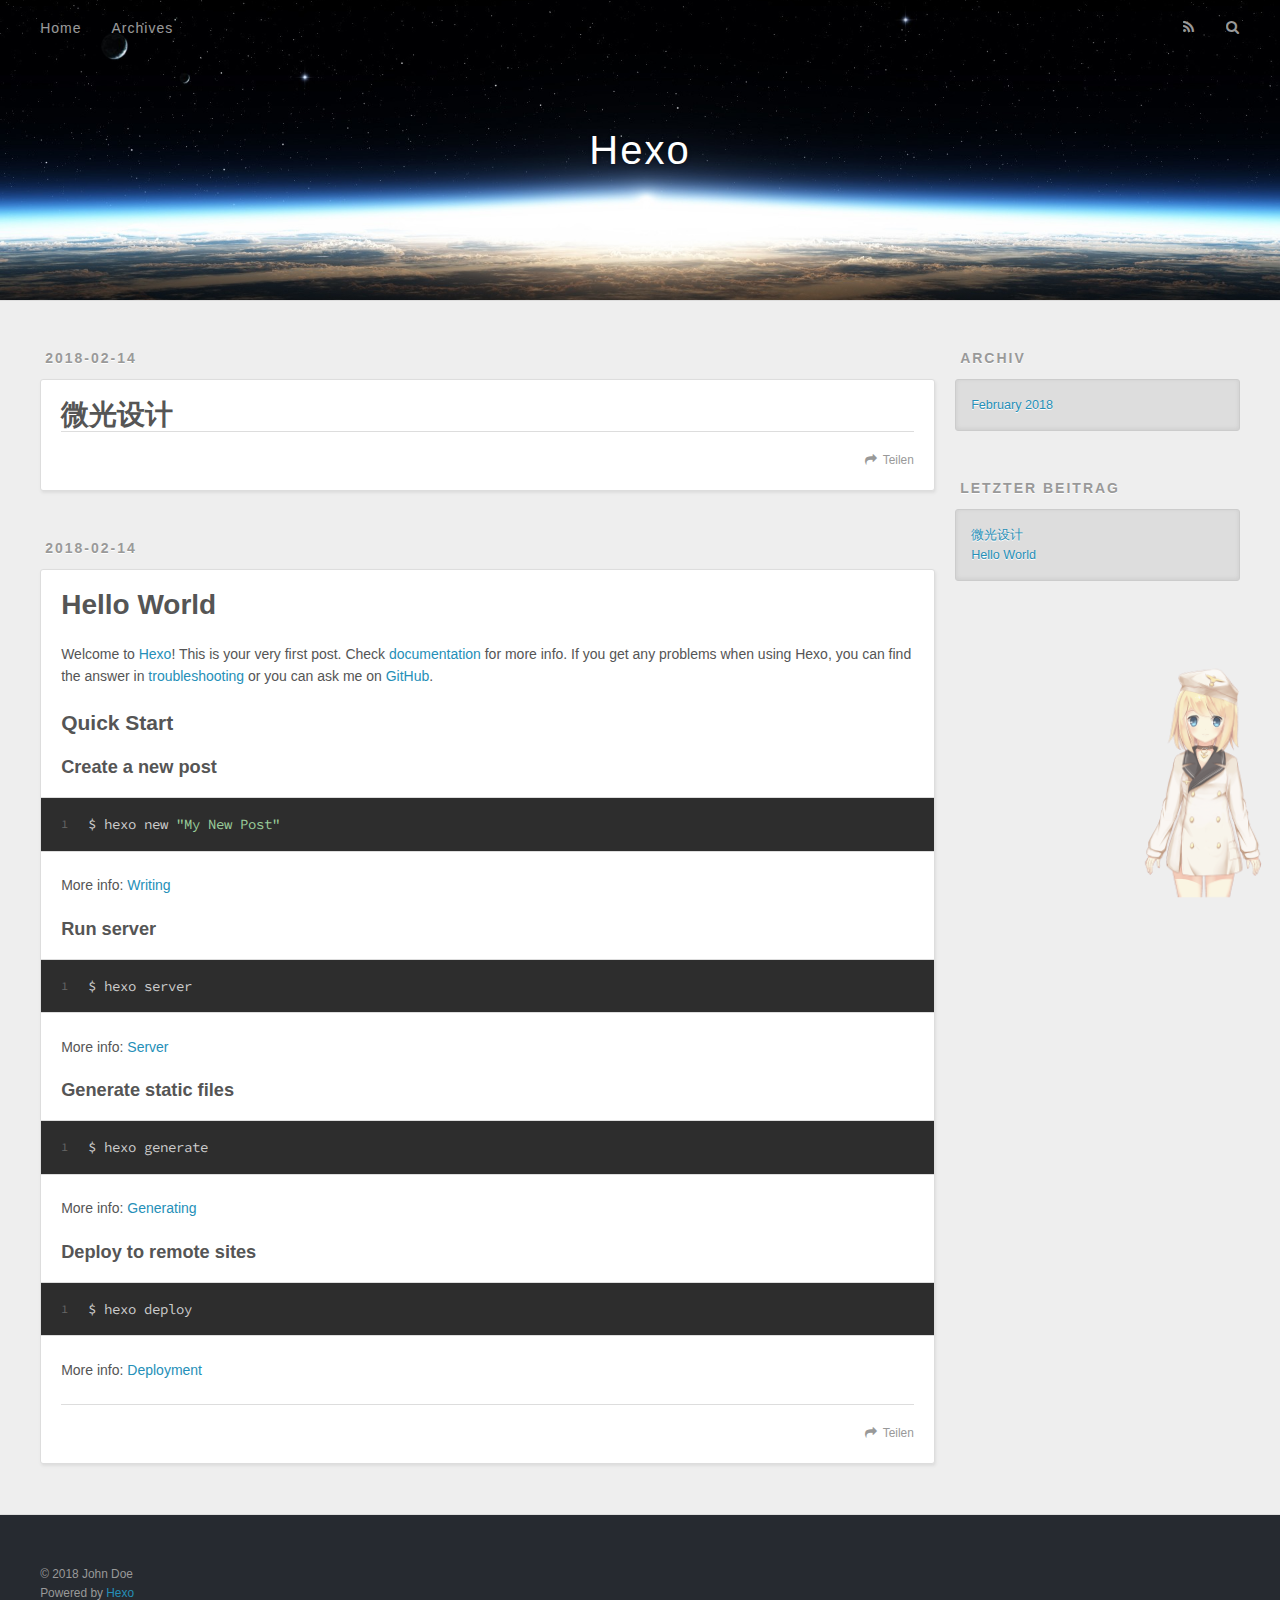
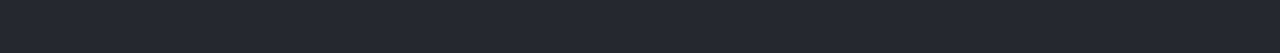
==== index.html @ 3b787d66 "Site updated: 2018-02-20 21:59:56" ====
<!DOCTYPE html>
<html>
<head>
  <meta charset="utf-8">
  

  
  <title>Hexo</title>
  <meta name="viewport" content="width=device-width, initial-scale=1, maximum-scale=1">
  <meta property="og:type" content="website">
<meta property="og:title" content="Hexo">
<meta property="og:url" content="http://yoursite.com/index.html">
<meta property="og:site_name" content="Hexo">
<meta name="twitter:card" content="summary">
<meta name="twitter:title" content="Hexo">
  
    <link rel="alternate" href="/atom.xml" title="Hexo" type="application/atom+xml">
  
  
    <link rel="icon" href="/favicon.png">
  
  
    <link href="//fonts.googleapis.com/css?family=Source+Code+Pro" rel="stylesheet" type="text/css">
  
  <link rel="stylesheet" href="/css/style.css">
</head>

<body>
  <div id="container">
    <div id="wrap">
      <header id="header">
  <div id="banner"></div>
  <div id="header-outer" class="outer">
    <div id="header-title" class="inner">
      <h1 id="logo-wrap">
        <a href="/" id="logo">Hexo</a>
      </h1>
      
    </div>
    <div id="header-inner" class="inner">
      <nav id="main-nav">
        <a id="main-nav-toggle" class="nav-icon"></a>
        
          <a class="main-nav-link" href="/">Home</a>
        
          <a class="main-nav-link" href="/archives">Archives</a>
        
      </nav>
      <nav id="sub-nav">
        
          <a id="nav-rss-link" class="nav-icon" href="/atom.xml" title="RSS Feed"></a>
        
        <a id="nav-search-btn" class="nav-icon" title="Suche"></a>
      </nav>
      <div id="search-form-wrap">
        <form action="//google.com/search" method="get" accept-charset="UTF-8" class="search-form"><input type="search" name="q" class="search-form-input" placeholder="Search"><button type="submit" class="search-form-submit">&#xF002;</button><input type="hidden" name="sitesearch" value="http://yoursite.com"></form>
      </div>
    </div>
  </div>
</header>
      <div class="outer">
        <section id="main">
  
    <article id="post-微光设计" class="article article-type-post" itemscope itemprop="blogPost">
  <div class="article-meta">
    <a href="/2018/02/14/微光设计/" class="article-date">
  <time datetime="2018-02-14T03:59:47.000Z" itemprop="datePublished">2018-02-14</time>
</a>
    
  </div>
  <div class="article-inner">
    
    
      <header class="article-header">
        
  
    <h1 itemprop="name">
      <a class="article-title" href="/2018/02/14/微光设计/">微光设计</a>
    </h1>
  

      </header>
    
    <div class="article-entry" itemprop="articleBody">
      
        
      
    </div>
    <footer class="article-footer">
      <a data-url="http://yoursite.com/2018/02/14/微光设计/" data-id="cjdvpveny00013wgtip0k2jvr" class="article-share-link">Teilen</a>
      
      
    </footer>
  </div>
  
</article>


  
    <article id="post-hello-world" class="article article-type-post" itemscope itemprop="blogPost">
  <div class="article-meta">
    <a href="/2018/02/14/hello-world/" class="article-date">
  <time datetime="2018-02-14T03:31:46.911Z" itemprop="datePublished">2018-02-14</time>
</a>
    
  </div>
  <div class="article-inner">
    
    
      <header class="article-header">
        
  
    <h1 itemprop="name">
      <a class="article-title" href="/2018/02/14/hello-world/">Hello World</a>
    </h1>
  

      </header>
    
    <div class="article-entry" itemprop="articleBody">
      
        <p>Welcome to <a href="https://hexo.io/" target="_blank" rel="noopener">Hexo</a>! This is your very first post. Check <a href="https://hexo.io/docs/" target="_blank" rel="noopener">documentation</a> for more info. If you get any problems when using Hexo, you can find the answer in <a href="https://hexo.io/docs/troubleshooting.html" target="_blank" rel="noopener">troubleshooting</a> or you can ask me on <a href="https://github.com/hexojs/hexo/issues" target="_blank" rel="noopener">GitHub</a>.</p>
<h2 id="Quick-Start"><a href="#Quick-Start" class="headerlink" title="Quick Start"></a>Quick Start</h2><h3 id="Create-a-new-post"><a href="#Create-a-new-post" class="headerlink" title="Create a new post"></a>Create a new post</h3><figure class="highlight bash"><table><tr><td class="gutter"><pre><span class="line">1</span><br></pre></td><td class="code"><pre><span class="line">$ hexo new <span class="string">"My New Post"</span></span><br></pre></td></tr></table></figure>
<p>More info: <a href="https://hexo.io/docs/writing.html" target="_blank" rel="noopener">Writing</a></p>
<h3 id="Run-server"><a href="#Run-server" class="headerlink" title="Run server"></a>Run server</h3><figure class="highlight bash"><table><tr><td class="gutter"><pre><span class="line">1</span><br></pre></td><td class="code"><pre><span class="line">$ hexo server</span><br></pre></td></tr></table></figure>
<p>More info: <a href="https://hexo.io/docs/server.html" target="_blank" rel="noopener">Server</a></p>
<h3 id="Generate-static-files"><a href="#Generate-static-files" class="headerlink" title="Generate static files"></a>Generate static files</h3><figure class="highlight bash"><table><tr><td class="gutter"><pre><span class="line">1</span><br></pre></td><td class="code"><pre><span class="line">$ hexo generate</span><br></pre></td></tr></table></figure>
<p>More info: <a href="https://hexo.io/docs/generating.html" target="_blank" rel="noopener">Generating</a></p>
<h3 id="Deploy-to-remote-sites"><a href="#Deploy-to-remote-sites" class="headerlink" title="Deploy to remote sites"></a>Deploy to remote sites</h3><figure class="highlight bash"><table><tr><td class="gutter"><pre><span class="line">1</span><br></pre></td><td class="code"><pre><span class="line">$ hexo deploy</span><br></pre></td></tr></table></figure>
<p>More info: <a href="https://hexo.io/docs/deployment.html" target="_blank" rel="noopener">Deployment</a></p>

      
    </div>
    <footer class="article-footer">
      <a data-url="http://yoursite.com/2018/02/14/hello-world/" data-id="cjdvpvenq00003wgtnkk2inrc" class="article-share-link">Teilen</a>
      
      
    </footer>
  </div>
  
</article>


  




<div id="hexo-helper-live2d">
  <canvas id="live2dcanvas" width="150" height="300"></canvas>
</div>
<style>
  #live2dcanvas{
    position: fixed;
    width: 150px;
    height: 300px;
    opacity:0.7;
    right: 0px;
    z-index: 999;
    pointer-events: none;
    bottom: -20px;
  }
</style>
<script type="text/javascript" src="/live2d/device.min.js"></script>
<script type="text/javascript">
const loadScript = function loadScript(c,b){var a=document.createElement("script");a.type="text/javascript";"undefined"!=typeof b&&(a.readyState?a.onreadystatechange=function(){if("loaded"==a.readyState||"complete"==a.readyState)a.onreadystatechange=null,b()}:a.onload=function(){b()});a.src=c;document.body.appendChild(a)};
(function(){
  if((typeof(device) != 'undefined') && (device.mobile())){
    document.getElementById("live2dcanvas").style.width = '75px';
    document.getElementById("live2dcanvas").style.height = '150px';
  }else
    if (typeof(device) === 'undefined') console.error('Cannot find current-device script.');
  loadScript("/live2d/script.js", function(){loadlive2d("live2dcanvas", "/live2d/assets/z16.model.json", 0.5);});
})();
</script>


<div id="hexo-helper-live2d">
  <canvas id="live2dcanvas" width="150" height="300"></canvas>
</div>
<style>
  #live2dcanvas{
    position: fixed;
    width: 150px;
    height: 300px;
    opacity:0.7;
    right: 0px;
    z-index: 999;
    pointer-events: none;
    bottom: -20px;
  }
</style>
<script type="text/javascript" src="/live2d/device.min.js"></script>
<script type="text/javascript">
const loadScript = function loadScript(c,b){var a=document.createElement("script");a.type="text/javascript";"undefined"!=typeof b&&(a.readyState?a.onreadystatechange=function(){if("loaded"==a.readyState||"complete"==a.readyState)a.onreadystatechange=null,b()}:a.onload=function(){b()});a.src=c;document.body.appendChild(a)};
(function(){
  if((typeof(device) != 'undefined') && (device.mobile())){
    document.getElementById("live2dcanvas").style.width = '75px';
    document.getElementById("live2dcanvas").style.height = '150px';
  }else
    if (typeof(device) === 'undefined') console.error('Cannot find current-device script.');
  loadScript("/live2d/script.js", function(){loadlive2d("live2dcanvas", "/live2d/assets/z16.model.json", 0.5);});
})();
</script>
</section>
        
          <aside id="sidebar">
  
    

  
    

  
    
  
    
  <div class="widget-wrap">
    <h3 class="widget-title">Archiv</h3>
    <div class="widget">
      <ul class="archive-list"><li class="archive-list-item"><a class="archive-list-link" href="/archives/2018/02/">February 2018</a></li></ul>
    </div>
  </div>


  
    
  <div class="widget-wrap">
    <h3 class="widget-title">letzter Beitrag</h3>
    <div class="widget">
      <ul>
        
          <li>
            <a href="/2018/02/14/微光设计/">微光设计</a>
          </li>
        
          <li>
            <a href="/2018/02/14/hello-world/">Hello World</a>
          </li>
        
      </ul>
    </div>
  </div>

  
</aside>
        
      </div>
      <footer id="footer">
  
  <div class="outer">
    <div id="footer-info" class="inner">
      &copy; 2018 John Doe<br>
      Powered by <a href="http://hexo.io/" target="_blank">Hexo</a>
    </div>
  </div>
</footer>
    </div>
    <nav id="mobile-nav">
  
    <a href="/" class="mobile-nav-link">Home</a>
  
    <a href="/archives" class="mobile-nav-link">Archives</a>
  
</nav>
    

<script src="//ajax.googleapis.com/ajax/libs/jquery/2.0.3/jquery.min.js"></script>


  <link rel="stylesheet" href="/fancybox/jquery.fancybox.css">
  <script src="/fancybox/jquery.fancybox.pack.js"></script>


<script src="/js/script.js"></script>



  </div>
</body>
</html>
---- css/style.css ----
body {
  width: 100%;
}
body:before,
body:after {
  content: "";
  display: table;
}
body:after {
  clear: both;
}
html,
body,
div,
span,
applet,
object,
iframe,
h1,
h2,
h3,
h4,
h5,
h6,
p,
blockquote,
pre,
a,
abbr,
acronym,
address,
big,
cite,
code,
del,
dfn,
em,
img,
ins,
kbd,
q,
s,
samp,
small,
strike,
strong,
sub,
sup,
tt,
var,
dl,
dt,
dd,
ol,
ul,
li,
fieldset,
form,
label,
legend,
table,
caption,
tbody,
tfoot,
thead,
tr,
th,
td {
  margin: 0;
  padding: 0;
  border: 0;
  outline: 0;
  font-weight: inherit;
  font-style: inherit;
  font-family: inherit;
  font-size: 100%;
  vertical-align: baseline;
}
body {
  line-height: 1;
  color: #000;
  background: #fff;
}
ol,
ul {
  list-style: none;
}
table {
  border-collapse: separate;
  border-spacing: 0;
  vertical-align: middle;
}
caption,
th,
td {
  text-align: left;
  font-weight: normal;
  vertical-align: middle;
}
a img {
  border: none;
}
input,
button {
  margin: 0;
  padding: 0;
}
input::-moz-focus-inner,
button::-moz-focus-inner {
  border: 0;
  padding: 0;
}
@font-face {
  font-family: FontAwesome;
  font-style: normal;
  font-weight: normal;
  src: url("fonts/fontawesome-webfont.eot?v=#4.0.3");
  src: url("fonts/fontawesome-webfont.eot?#iefix&v=#4.0.3") format("embedded-opentype"), url("fonts/fontawesome-webfont.woff?v=#4.0.3") format("woff"), url("fonts/fontawesome-webfont.ttf?v=#4.0.3") format("truetype"), url("fonts/fontawesome-webfont.svg#fontawesomeregular?v=#4.0.3") format("svg");
}
html,
body,
#container {
  height: 100%;
}
body {
  background: #eee;
  font: 14px -apple-system, BlinkMacSystemFont, "Segoe UI", "Roboto", "Oxygen", "Ubuntu", "Cantarell", "Fira Sans", "Droid Sans", "Helvetica Neue", sans-serif;
  -webkit-text-size-adjust: 100%;
}
.outer {
  max-width: 1220px;
  margin: 0 auto;
  padding: 0 20px;
}
.outer:before,
.outer:after {
  content: "";
  display: table;
}
.outer:after {
  clear: both;
}
.inner {
  display: inline;
  float: left;
  width: 98.33333333333333%;
  margin: 0 0.833333333333333%;
}
.left,
.alignleft {
  float: left;
}
.right,
.alignright {
  float: right;
}
.clear {
  clear: both;
}
#container {
  position: relative;
}
.mobile-nav-on {
  overflow: hidden;
}
#wrap {
  height: 100%;
  width: 100%;
  position: absolute;
  top: 0;
  left: 0;
  -webkit-transition: 0.2s ease-out;
  -moz-transition: 0.2s ease-out;
  -ms-transition: 0.2s ease-out;
  transition: 0.2s ease-out;
  z-index: 1;
  background: #eee;
}
.mobile-nav-on #wrap {
  left: 280px;
}
@media screen and (min-width: 768px) {
  #main {
    display: inline;
    float: left;
    width: 73.33333333333333%;
    margin: 0 0.833333333333333%;
  }
}
.article-date,
.article-category-link,
.archive-year,
.widget-title {
  text-decoration: none;
  text-transform: uppercase;
  letter-spacing: 2px;
  color: #999;
  margin-bottom: 1em;
  margin-left: 5px;
  line-height: 1em;
  text-shadow: 0 1px #fff;
  font-weight: bold;
}
.article-inner,
.archive-article-inner {
  background: #fff;
  -webkit-box-shadow: 1px 2px 3px #ddd;
  box-shadow: 1px 2px 3px #ddd;
  border: 1px solid #ddd;
  border-radius: 3px;
}
.article-entry h1,
.widget h1 {
  font-size: 2em;
}
.article-entry h2,
.widget h2 {
  font-size: 1.5em;
}
.article-entry h3,
.widget h3 {
  font-size: 1.3em;
}
.article-entry h4,
.widget h4 {
  font-size: 1.2em;
}
.article-entry h5,
.widget h5 {
  font-size: 1em;
}
.article-entry h6,
.widget h6 {
  font-size: 1em;
  color: #999;
}
.article-entry hr,
.widget hr {
  border: 1px dashed #ddd;
}
.article-entry strong,
.widget strong {
  font-weight: bold;
}
.article-entry em,
.widget em,
.article-entry cite,
.widget cite {
  font-style: italic;
}
.article-entry sup,
.widget sup,
.article-entry sub,
.widget sub {
  font-size: 0.75em;
  line-height: 0;
  position: relative;
  vertical-align: baseline;
}
.article-entry sup,
.widget sup {
  top: -0.5em;
}
.article-entry sub,
.widget sub {
  bottom: -0.2em;
}
.article-entry small,
.widget small {
  font-size: 0.85em;
}
.article-entry acronym,
.widget acronym,
.article-entry abbr,
.widget abbr {
  border-bottom: 1px dotted;
}
.article-entry ul,
.widget ul,
.article-entry ol,
.widget ol,
.article-entry dl,
.widget dl {
  margin: 0 20px;
  line-height: 1.6em;
}
.article-entry ul ul,
.widget ul ul,
.article-entry ol ul,
.widget ol ul,
.article-entry ul ol,
.widget ul ol,
.article-entry ol ol,
.widget ol ol {
  margin-top: 0;
  margin-bottom: 0;
}
.article-entry ul,
.widget ul {
  list-style: disc;
}
.article-entry ol,
.widget ol {
  list-style: decimal;
}
.article-entry dt,
.widget dt {
  font-weight: bold;
}
#header {
  height: 300px;
  position: relative;
  border-bottom: 1px solid #ddd;
}
#header:before,
#header:after {
  content: "";
  position: absolute;
  left: 0;
  right: 0;
  height: 40px;
}
#header:before {
  top: 0;
  background: -webkit-linear-gradient(rgba(0,0,0,0.2), transparent);
  background: -moz-linear-gradient(rgba(0,0,0,0.2), transparent);
  background: -ms-linear-gradient(rgba(0,0,0,0.2), transparent);
  background: linear-gradient(rgba(0,0,0,0.2), transparent);
}
#header:after {
  bottom: 0;
  background: -webkit-linear-gradient(transparent, rgba(0,0,0,0.2));
  background: -moz-linear-gradient(transparent, rgba(0,0,0,0.2));
  background: -ms-linear-gradient(transparent, rgba(0,0,0,0.2));
  background: linear-gradient(transparent, rgba(0,0,0,0.2));
}
#header-outer {
  height: 100%;
  position: relative;
}
#header-inner {
  position: relative;
  overflow: hidden;
}
#banner {
  position: absolute;
  top: 0;
  left: 0;
  width: 100%;
  height: 100%;
  background: url("images/banner.jpg") center #000;
  -webkit-background-size: cover;
  -moz-background-size: cover;
  background-size: cover;
  z-index: -1;
}
#header-title {
  text-align: center;
  height: 40px;
  position: absolute;
  top: 50%;
  left: 0;
  margin-top: -20px;
}
#logo,
#subtitle {
  text-decoration: none;
  color: #fff;
  font-weight: 300;
  text-shadow: 0 1px 4px rgba(0,0,0,0.3);
}
#logo {
  font-size: 40px;
  line-height: 40px;
  letter-spacing: 2px;
}
#subtitle {
  font-size: 16px;
  line-height: 16px;
  letter-spacing: 1px;
}
#subtitle-wrap {
  margin-top: 16px;
}
#main-nav {
  float: left;
  margin-left: -15px;
}
.nav-icon,
.main-nav-link {
  float: left;
  color: #fff;
  opacity: 0.6;
  text-decoration: none;
  text-shadow: 0 1px rgba(0,0,0,0.2);
  -webkit-transition: opacity 0.2s;
  -moz-transition: opacity 0.2s;
  -ms-transition: opacity 0.2s;
  transition: opacity 0.2s;
  display: block;
  padding: 20px 15px;
}
.nav-icon:hover,
.main-nav-link:hover {
  opacity: 1;
}
.nav-icon {
  font-family: FontAwesome;
  text-align: center;
  font-size: 14px;
  width: 14px;
  height: 14px;
  padding: 20px 15px;
  position: relative;
  cursor: pointer;
}
.main-nav-link {
  font-weight: 300;
  letter-spacing: 1px;
}
@media screen and (max-width: 479px) {
  .main-nav-link {
    display: none;
  }
}
#main-nav-toggle {
  display: none;
}
#main-nav-toggle:before {
  content: "\f0c9";
}
@media screen and (max-width: 479px) {
  #main-nav-toggle {
    display: block;
  }
}
#sub-nav {
  float: right;
  margin-right: -15px;
}
#nav-rss-link:before {
  content: "\f09e";
}
#nav-search-btn:before {
  content: "\f002";
}
#search-form-wrap {
  position: absolute;
  top: 15px;
  width: 150px;
  height: 30px;
  right: -150px;
  opacity: 0;
  -webkit-transition: 0.2s ease-out;
  -moz-transition: 0.2s ease-out;
  -ms-transition: 0.2s ease-out;
  transition: 0.2s ease-out;
}
#search-form-wrap.on {
  opacity: 1;
  right: 0;
}
@media screen and (max-width: 479px) {
  #search-form-wrap {
    width: 100%;
    right: -100%;
  }
}
.search-form {
  position: absolute;
  top: 0;
  left: 0;
  right: 0;
  background: #fff;
  padding: 5px 15px;
  border-radius: 15px;
  -webkit-box-shadow: 0 0 10px rgba(0,0,0,0.3);
  box-shadow: 0 0 10px rgba(0,0,0,0.3);
}
.search-form-input {
  border: none;
  background: none;
  color: #555;
  width: 100%;
  font: 13px -apple-system, BlinkMacSystemFont, "Segoe UI", "Roboto", "Oxygen", "Ubuntu", "Cantarell", "Fira Sans", "Droid Sans", "Helvetica Neue", sans-serif;
  outline: none;
}
.search-form-input::-webkit-search-results-decoration,
.search-form-input::-webkit-search-cancel-button {
  -webkit-appearance: none;
}
.search-form-submit {
  position: absolute;
  top: 50%;
  right: 10px;
  margin-top: -7px;
  font: 13px FontAwesome;
  border: none;
  background: none;
  color: #bbb;
  cursor: pointer;
}
.search-form-submit:hover,
.search-form-submit:focus {
  color: #777;
}
.article {
  margin: 50px 0;
}
.article-inner {
  overflow: hidden;
}
.article-meta:before,
.article-meta:after {
  content: "";
  display: table;
}
.article-meta:after {
  clear: both;
}
.article-date {
  float: left;
}
.article-category {
  float: left;
  line-height: 1em;
  color: #ccc;
  text-shadow: 0 1px #fff;
  margin-left: 8px;
}
.article-category:before {
  content: "\2022";
}
.article-category-link {
  margin: 0 12px 1em;
}
.article-header {
  padding: 20px 20px 0;
}
.article-title {
  text-decoration: none;
  font-size: 2em;
  font-weight: bold;
  color: #555;
  line-height: 1.1em;
  -webkit-transition: color 0.2s;
  -moz-transition: color 0.2s;
  -ms-transition: color 0.2s;
  transition: color 0.2s;
}
a.article-title:hover {
  color: #258fb8;
}
.article-entry {
  color: #555;
  padding: 0 20px;
}
.article-entry:before,
.article-entry:after {
  content: "";
  display: table;
}
.article-entry:after {
  clear: both;
}
.article-entry p,
.article-entry table {
  line-height: 1.6em;
  margin: 1.6em 0;
}
.article-entry h1,
.article-entry h2,
.article-entry h3,
.article-entry h4,
.article-entry h5,
.article-entry h6 {
  font-weight: bold;
}
.article-entry h1,
.article-entry h2,
.article-entry h3,
.article-entry h4,
.article-entry h5,
.article-entry h6 {
  line-height: 1.1em;
  margin: 1.1em 0;
}
.article-entry a {
  color: #258fb8;
  text-decoration: none;
}
.article-entry a:hover {
  text-decoration: underline;
}
.article-entry ul,
.article-entry ol,
.article-entry dl {
  margin-top: 1.6em;
  margin-bottom: 1.6em;
}
.article-entry img,
.article-entry video {
  max-width: 100%;
  height: auto;
  display: block;
  margin: auto;
}
.article-entry iframe {
  border: none;
}
.article-entry table {
  width: 100%;
  border-collapse: collapse;
  border-spacing: 0;
}
.article-entry th {
  font-weight: bold;
  border-bottom: 3px solid #ddd;
  padding-bottom: 0.5em;
}
.article-entry td {
  border-bottom: 1px solid #ddd;
  padding: 10px 0;
}
.article-entry blockquote {
  font-family: Georgia, "Times New Roman", serif;
  font-size: 1.4em;
  margin: 1.6em 20px;
  text-align: center;
}
.article-entry blockquote footer {
  font-size: 14px;
  margin: 1.6em 0;
  font-family: -apple-system, BlinkMacSystemFont, "Segoe UI", "Roboto", "Oxygen", "Ubuntu", "Cantarell", "Fira Sans", "Droid Sans", "Helvetica Neue", sans-serif;
}
.article-entry blockquote footer cite:before {
  content: "—";
  padding: 0 0.5em;
}
.article-entry .pullquote {
  text-align: left;
  width: 45%;
  margin: 0;
}
.article-entry .pullquote.left {
  margin-left: 0.5em;
  margin-right: 1em;
}
.article-entry .pullquote.right {
  margin-right: 0.5em;
  margin-left: 1em;
}
.article-entry .caption {
  color: #999;
  display: block;
  font-size: 0.9em;
  margin-top: 0.5em;
  position: relative;
  text-align: center;
}
.article-entry .video-container {
  position: relative;
  padding-top: 56.25%;
  height: 0;
  overflow: hidden;
}
.article-entry .video-container iframe,
.article-entry .video-container object,
.article-entry .video-container embed {
  position: absolute;
  top: 0;
  left: 0;
  width: 100%;
  height: 100%;
  margin-top: 0;
}
.article-more-link a {
  display: inline-block;
  line-height: 1em;
  padding: 6px 15px;
  border-radius: 15px;
  background: #eee;
  color: #999;
  text-shadow: 0 1px #fff;
  text-decoration: none;
}
.article-more-link a:hover {
  background: #258fb8;
  color: #fff;
  text-decoration: none;
  text-shadow: 0 1px #1e7293;
}
.article-footer {
  font-size: 0.85em;
  line-height: 1.6em;
  border-top: 1px solid #ddd;
  padding-top: 1.6em;
  margin: 0 20px 20px;
}
.article-footer:before,
.article-footer:after {
  content: "";
  display: table;
}
.article-footer:after {
  clear: both;
}
.article-footer a {
  color: #999;
  text-decoration: none;
}
.article-footer a:hover {
  color: #555;
}
.article-tag-list-item {
  float: left;
  margin-right: 10px;
}
.article-tag-list-link:before {
  content: "#";
}
.article-comment-link {
  float: right;
}
.article-comment-link:before {
  content: "\f075";
  font-family: FontAwesome;
  padding-right: 8px;
}
.article-share-link {
  cursor: pointer;
  float: right;
  margin-left: 20px;
}
.article-share-link:before {
  content: "\f064";
  font-family: FontAwesome;
  padding-right: 6px;
}
#article-nav {
  position: relative;
}
#article-nav:before,
#article-nav:after {
  content: "";
  display: table;
}
#article-nav:after {
  clear: both;
}
@media screen and (min-width: 768px) {
  #article-nav {
    margin: 50px 0;
  }
  #article-nav:before {
    width: 8px;
    height: 8px;
    position: absolute;
    top: 50%;
    left: 50%;
    margin-top: -4px;
    margin-left: -4px;
    content: "";
    border-radius: 50%;
    background: #ddd;
    -webkit-box-shadow: 0 1px 2px #fff;
    box-shadow: 0 1px 2px #fff;
  }
}
.article-nav-link-wrap {
  text-decoration: none;
  text-shadow: 0 1px #fff;
  color: #999;
  -webkit-box-sizing: border-box;
  -moz-box-sizing: border-box;
  box-sizing: border-box;
  margin-top: 50px;
  text-align: center;
  display: block;
}
.article-nav-link-wrap:hover {
  color: #555;
}
@media screen and (min-width: 768px) {
  .article-nav-link-wrap {
    width: 50%;
    margin-top: 0;
  }
}
@media screen and (min-width: 768px) {
  #article-nav-newer {
    float: left;
    text-align: right;
    padding-right: 20px;
  }
}
@media screen and (min-width: 768px) {
  #article-nav-older {
    float: right;
    text-align: left;
    padding-left: 20px;
  }
}
.article-nav-caption {
  text-transform: uppercase;
  letter-spacing: 2px;
  color: #ddd;
  line-height: 1em;
  font-weight: bold;
}
#article-nav-newer .article-nav-caption {
  margin-right: -2px;
}
.article-nav-title {
  font-size: 0.85em;
  line-height: 1.6em;
  margin-top: 0.5em;
}
.article-share-box {
  position: absolute;
  display: none;
  background: #fff;
  -webkit-box-shadow: 1px 2px 10px rgba(0,0,0,0.2);
  box-shadow: 1px 2px 10px rgba(0,0,0,0.2);
  border-radius: 3px;
  margin-left: -145px;
  overflow: hidden;
  z-index: 1;
}
.article-share-box.on {
  display: block;
}
.article-share-input {
  width: 100%;
  background: none;
  -webkit-box-sizing: border-box;
  -moz-box-sizing: border-box;
  box-sizing: border-box;
  font: 14px -apple-system, BlinkMacSystemFont, "Segoe UI", "Roboto", "Oxygen", "Ubuntu", "Cantarell", "Fira Sans", "Droid Sans", "Helvetica Neue", sans-serif;
  padding: 0 15px;
  color: #555;
  outline: none;
  border: 1px solid #ddd;
  border-radius: 3px 3px 0 0;
  height: 36px;
  line-height: 36px;
}
.article-share-links {
  background: #eee;
}
.article-share-links:before,
.article-share-links:after {
  content: "";
  display: table;
}
.article-share-links:after {
  clear: both;
}
.article-share-twitter,
.article-share-facebook,
.article-share-pinterest,
.article-share-google {
  width: 50px;
  height: 36px;
  display: block;
  float: left;
  position: relative;
  color: #999;
  text-shadow: 0 1px #fff;
}
.article-share-twitter:before,
.article-share-facebook:before,
.article-share-pinterest:before,
.article-share-google:before {
  font-size: 20px;
  font-family: FontAwesome;
  width: 20px;
  height: 20px;
  position: absolute;
  top: 50%;
  left: 50%;
  margin-top: -10px;
  margin-left: -10px;
  text-align: center;
}
.article-share-twitter:hover,
.article-share-facebook:hover,
.article-share-pinterest:hover,
.article-share-google:hover {
  color: #fff;
}
.article-share-twitter:before {
  content: "\f099";
}
.article-share-twitter:hover {
  background: #00aced;
  text-shadow: 0 1px #008abe;
}
.article-share-facebook:before {
  content: "\f09a";
}
.article-share-facebook:hover {
  background: #3b5998;
  text-shadow: 0 1px #2f477a;
}
.article-share-pinterest:before {
  content: "\f0d2";
}
.article-share-pinterest:hover {
  background: #cb2027;
  text-shadow: 0 1px #a21a1f;
}
.article-share-google:before {
  content: "\f0d5";
}
.article-share-google:hover {
  background: #dd4b39;
  text-shadow: 0 1px #be3221;
}
.article-gallery {
  background: #000;
  position: relative;
}
.article-gallery-photos {
  position: relative;
  overflow: hidden;
}
.article-gallery-img {
  display: none;
  max-width: 100%;
}
.article-gallery-img:first-child {
  display: block;
}
.article-gallery-img.loaded {
  position: absolute;
  display: block;
}
.article-gallery-img img {
  display: block;
  max-width: 100%;
  margin: 0 auto;
}
#comments {
  background: #fff;
  -webkit-box-shadow: 1px 2px 3px #ddd;
  box-shadow: 1px 2px 3px #ddd;
  padding: 20px;
  border: 1px solid #ddd;
  border-radius: 3px;
  margin: 50px 0;
}
#comments a {
  color: #258fb8;
}
.archives-wrap {
  margin: 50px 0;
}
.archives:before,
.archives:after {
  content: "";
  display: table;
}
.archives:after {
  clear: both;
}
.archive-year-wrap {
  margin-bottom: 1em;
}
.archives {
  -webkit-column-gap: 10px;
  -moz-column-gap: 10px;
  column-gap: 10px;
}
@media screen and (min-width: 480px) and (max-width: 767px) {
  .archives {
    -webkit-column-count: 2;
    -moz-column-count: 2;
    column-count: 2;
  }
}
@media screen and (min-width: 768px) {
  .archives {
    -webkit-column-count: 3;
    -moz-column-count: 3;
    column-count: 3;
  }
}
.archive-article {
  -webkit-column-break-inside: avoid;
  page-break-inside: avoid;
  overflow: hidden;
  break-inside: avoid-column;
}
.archive-article-inner {
  padding: 10px;
  margin-bottom: 15px;
}
.archive-article-title {
  text-decoration: none;
  font-weight: bold;
  color: #555;
  -webkit-transition: color 0.2s;
  -moz-transition: color 0.2s;
  -ms-transition: color 0.2s;
  transition: color 0.2s;
  line-height: 1.6em;
}
.archive-article-title:hover {
  color: #258fb8;
}
.archive-article-footer {
  margin-top: 1em;
}
.archive-article-date {
  color: #999;
  text-decoration: none;
  font-size: 0.85em;
  line-height: 1em;
  margin-bottom: 0.5em;
  display: block;
}
#page-nav {
  margin: 50px auto;
  background: #fff;
  -webkit-box-shadow: 1px 2px 3px #ddd;
  box-shadow: 1px 2px 3px #ddd;
  border: 1px solid #ddd;
  border-radius: 3px;
  text-align: center;
  color: #999;
  overflow: hidden;
}
#page-nav:before,
#page-nav:after {
  content: "";
  display: table;
}
#page-nav:after {
  clear: both;
}
#page-nav a,
#page-nav span {
  padding: 10px 20px;
  line-height: 1;
  height: 2ex;
}
#page-nav a {
  color: #999;
  text-decoration: none;
}
#page-nav a:hover {
  background: #999;
  color: #fff;
}
#page-nav .prev {
  float: left;
}
#page-nav .next {
  float: right;
}
#page-nav .page-number {
  display: inline-block;
}
@media screen and (max-width: 479px) {
  #page-nav .page-number {
    display: none;
  }
}
#page-nav .current {
  color: #555;
  font-weight: bold;
}
#page-nav .space {
  color: #ddd;
}
#footer {
  background: #262a30;
  padding: 50px 0;
  border-top: 1px solid #ddd;
  color: #999;
}
#footer a {
  color: #258fb8;
  text-decoration: none;
}
#footer a:hover {
  text-decoration: underline;
}
#footer-info {
  line-height: 1.6em;
  font-size: 0.85em;
}
.article-entry pre,
.article-entry .highlight {
  background: #2d2d2d;
  margin: 0 -20px;
  padding: 15px 20px;
  border-style: solid;
  border-color: #ddd;
  border-width: 1px 0;
  overflow: auto;
  color: #ccc;
  line-height: 22.400000000000002px;
}
.article-entry .highlight .gutter pre,
.article-entry .gist .gist-file .gist-data .line-numbers {
  color: #666;
  font-size: 0.85em;
}
.article-entry pre,
.article-entry code {
  font-family: "Source Code Pro", Consolas, Monaco, Menlo, Consolas, monospace;
}
.article-entry code {
  background: #eee;
  text-shadow: 0 1px #fff;
  padding: 0 0.3em;
}
.article-entry pre code {
  background: none;
  text-shadow: none;
  padding: 0;
}
.article-entry .highlight pre {
  border: none;
  margin: 0;
  padding: 0;
}
.article-entry .highlight table {
  margin: 0;
  width: auto;
}
.article-entry .highlight td {
  border: none;
  padding: 0;
}
.article-entry .highlight figcaption {
  font-size: 0.85em;
  color: #999;
  line-height: 1em;
  margin-bottom: 1em;
}
.article-entry .highlight figcaption:before,
.article-entry .highlight figcaption:after {
  content: "";
  display: table;
}
.article-entry .highlight figcaption:after {
  clear: both;
}
.article-entry .highlight figcaption a {
  float: right;
}
.article-entry .highlight .gutter pre {
  text-align: right;
  padding-right: 20px;
}
.article-entry .highlight .line {
  height: 22.400000000000002px;
}
.article-entry .highlight .line.marked {
  background: #515151;
}
.article-entry .gist {
  margin: 0 -20px;
  border-style: solid;
  border-color: #ddd;
  border-width: 1px 0;
  background: #2d2d2d;
  padding: 15px 20px 15px 0;
}
.article-entry .gist .gist-file {
  border: none;
  font-family: "Source Code Pro", Consolas, Monaco, Menlo, Consolas, monospace;
  margin: 0;
}
.article-entry .gist .gist-file .gist-data {
  background: none;
  border: none;
}
.article-entry .gist .gist-file .gist-data .line-numbers {
  background: none;
  border: none;
  padding: 0 20px 0 0;
}
.article-entry .gist .gist-file .gist-data .line-data {
  padding: 0 !important;
}
.article-entry .gist .gist-file .highlight {
  margin: 0;
  padding: 0;
  border: none;
}
.article-entry .gist .gist-file .gist-meta {
  background: #2d2d2d;
  color: #999;
  font: 0.85em -apple-system, BlinkMacSystemFont, "Segoe UI", "Roboto", "Oxygen", "Ubuntu", "Cantarell", "Fira Sans", "Droid Sans", "Helvetica Neue", sans-serif;
  text-shadow: 0 0;
  padding: 0;
  margin-top: 1em;
  margin-left: 20px;
}
.article-entry .gist .gist-file .gist-meta a {
  color: #258fb8;
  font-weight: normal;
}
.article-entry .gist .gist-file .gist-meta a:hover {
  text-decoration: underline;
}
pre .comment,
pre .title {
  color: #999;
}
pre .variable,
pre .attribute,
pre .tag,
pre .regexp,
pre .ruby .constant,
pre .xml .tag .title,
pre .xml .pi,
pre .xml .doctype,
pre .html .doctype,
pre .css .id,
pre .css .class,
pre .css .pseudo {
  color: #f2777a;
}
pre .number,
pre .preprocessor,
pre .built_in,
pre .literal,
pre .params,
pre .constant {
  color: #f99157;
}
pre .class,
pre .ruby .class .title,
pre .css .rules .attribute {
  color: #9c9;
}
pre .string,
pre .value,
pre .inheritance,
pre .header,
pre .ruby .symbol,
pre .xml .cdata {
  color: #9c9;
}
pre .css .hexcolor {
  color: #6cc;
}
pre .function,
pre .python .decorator,
pre .python .title,
pre .ruby .function .title,
pre .ruby .title .keyword,
pre .perl .sub,
pre .javascript .title,
pre .coffeescript .title {
  color: #69c;
}
pre .keyword,
pre .javascript .function {
  color: #c9c;
}
@media screen and (max-width: 479px) {
  #mobile-nav {
    position: absolute;
    top: 0;
    left: 0;
    width: 280px;
    height: 100%;
    background: #191919;
    border-right: 1px solid #fff;
  }
}
@media screen and (max-width: 479px) {
  .mobile-nav-link {
    display: block;
    color: #999;
    text-decoration: none;
    padding: 15px 20px;
    font-weight: bold;
  }
  .mobile-nav-link:hover {
    color: #fff;
  }
}
@media screen and (min-width: 768px) {
  #sidebar {
    display: inline;
    float: left;
    width: 23.333333333333332%;
    margin: 0 0.833333333333333%;
  }
}
.widget-wrap {
  margin: 50px 0;
}
.widget {
  color: #777;
  text-shadow: 0 1px #fff;
  background: #ddd;
  -webkit-box-shadow: 0 -1px 4px #ccc inset;
  box-shadow: 0 -1px 4px #ccc inset;
  border: 1px solid #ccc;
  padding: 15px;
  border-radius: 3px;
}
.widget a {
  color: #258fb8;
  text-decoration: none;
}
.widget a:hover {
  text-decoration: underline;
}
.widget ul ul,
.widget ol ul,
.widget dl ul,
.widget ul ol,
.widget ol ol,
.widget dl ol,
.widget ul dl,
.widget ol dl,
.widget dl dl {
  margin-left: 15px;
  list-style: disc;
}
.widget {
  line-height: 1.6em;
  word-wrap: break-word;
  font-size: 0.9em;
}
.widget ul,
.widget ol {
  list-style: none;
  margin: 0;
}
.widget ul ul,
.widget ol ul,
.widget ul ol,
.widget ol ol {
  margin: 0 20px;
}
.widget ul ul,
.widget ol ul {
  list-style: disc;
}
.widget ul ol,
.widget ol ol {
  list-style: decimal;
}
.category-list-count,
.tag-list-count,
.archive-list-count {
  padding-left: 5px;
  color: #999;
  font-size: 0.85em;
}
.category-list-count:before,
.tag-list-count:before,
.archive-list-count:before {
  content: "(";
}
.category-list-count:after,
.tag-list-count:after,
.archive-list-count:after {
  content: ")";
}
.tagcloud a {
  margin-right: 5px;
  display: inline-block;
}
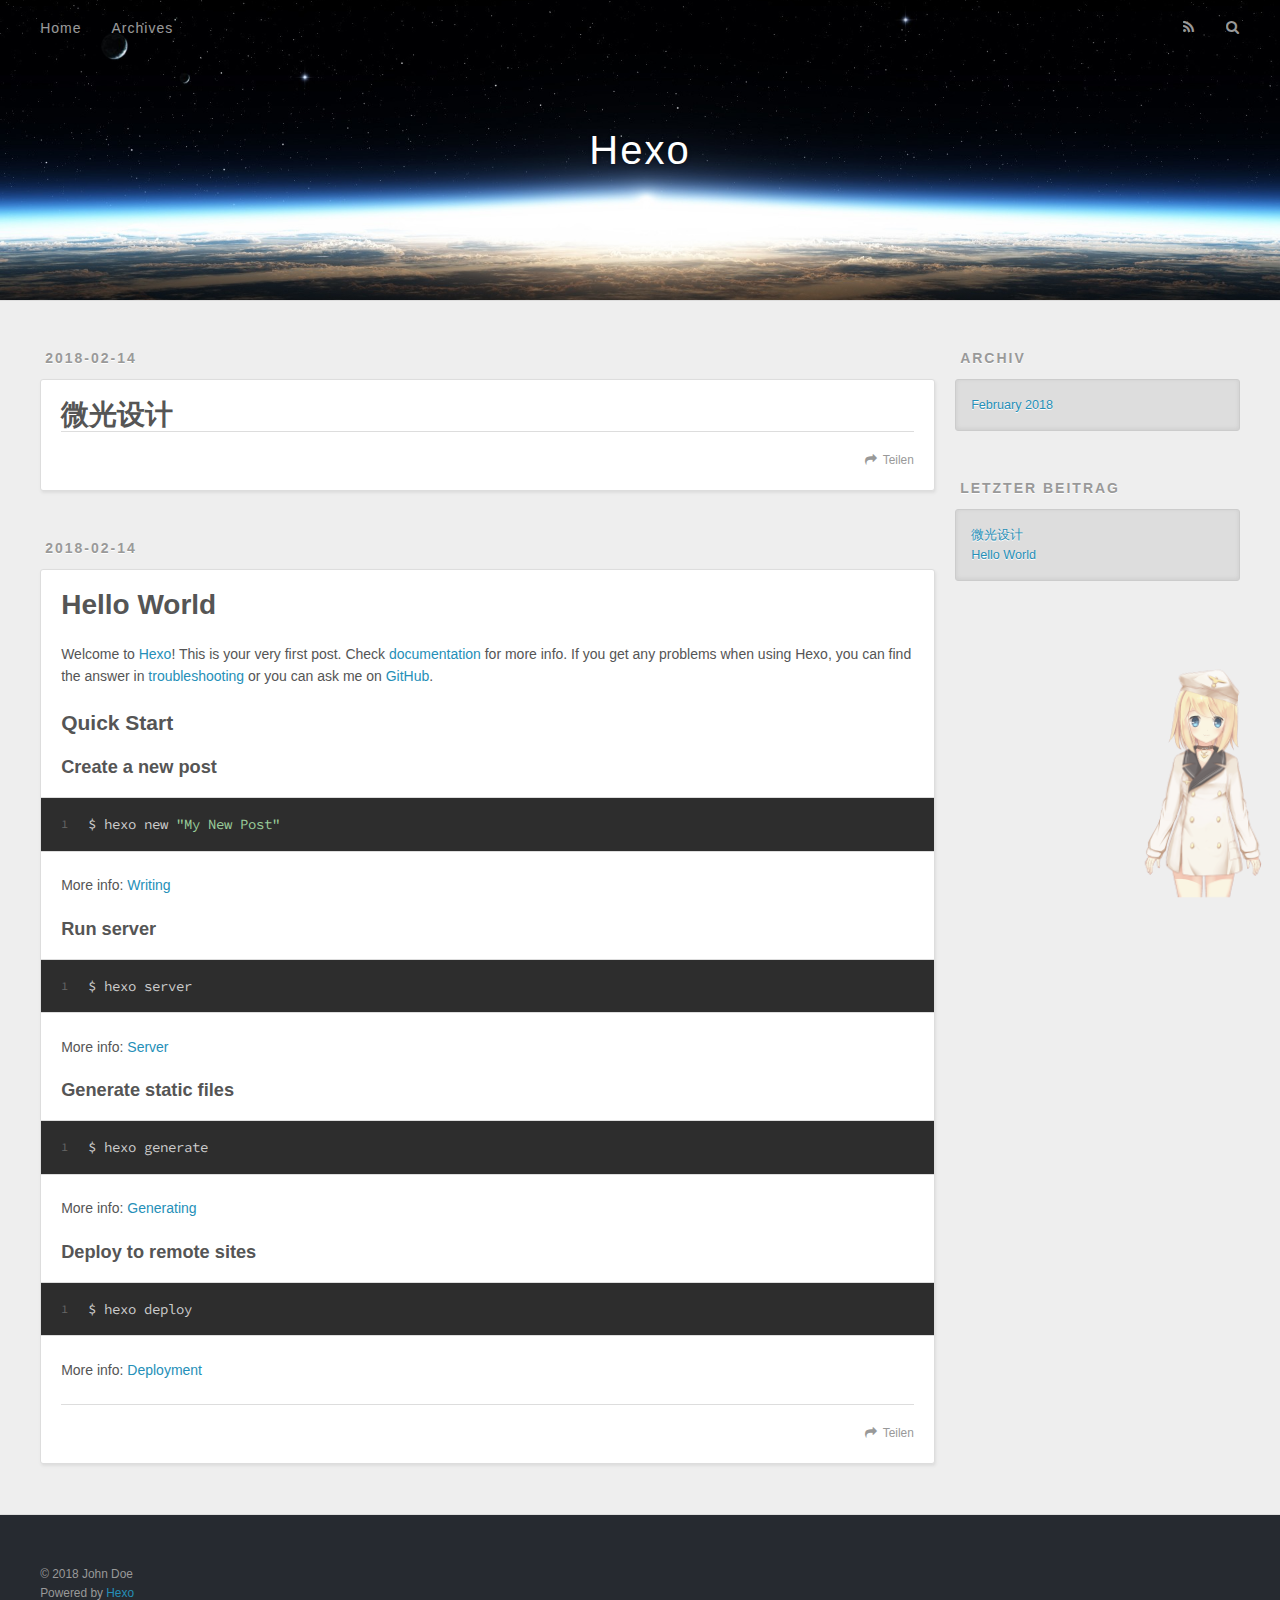
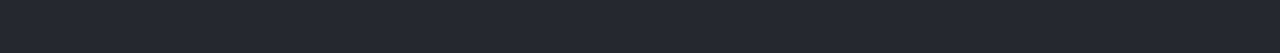
==== commit 3f2b0e3e: "Site updated: 2018-02-20 22:01:00" ====
--- a/index.html
+++ b/index.html
@@ -87,7 +87,7 @@
       
     </div>
     <footer class="article-footer">
-      <a data-url="http://yoursite.com/2018/02/14/微光设计/" data-id="cjdvpveny00013wgtip0k2jvr" class="article-share-link">Teilen</a>
+      <a data-url="http://yoursite.com/2018/02/14/微光设计/" data-id="cjdvpwonh0001v8gtl65dfwou" class="article-share-link">Teilen</a>
       
       
     </footer>
@@ -132,7 +132,7 @@
       
     </div>
     <footer class="article-footer">
-      <a data-url="http://yoursite.com/2018/02/14/hello-world/" data-id="cjdvpvenq00003wgtnkk2inrc" class="article-share-link">Teilen</a>
+      <a data-url="http://yoursite.com/2018/02/14/hello-world/" data-id="cjdvpwona0000v8gt6e0z1e86" class="article-share-link">Teilen</a>
       
       
     </footer>
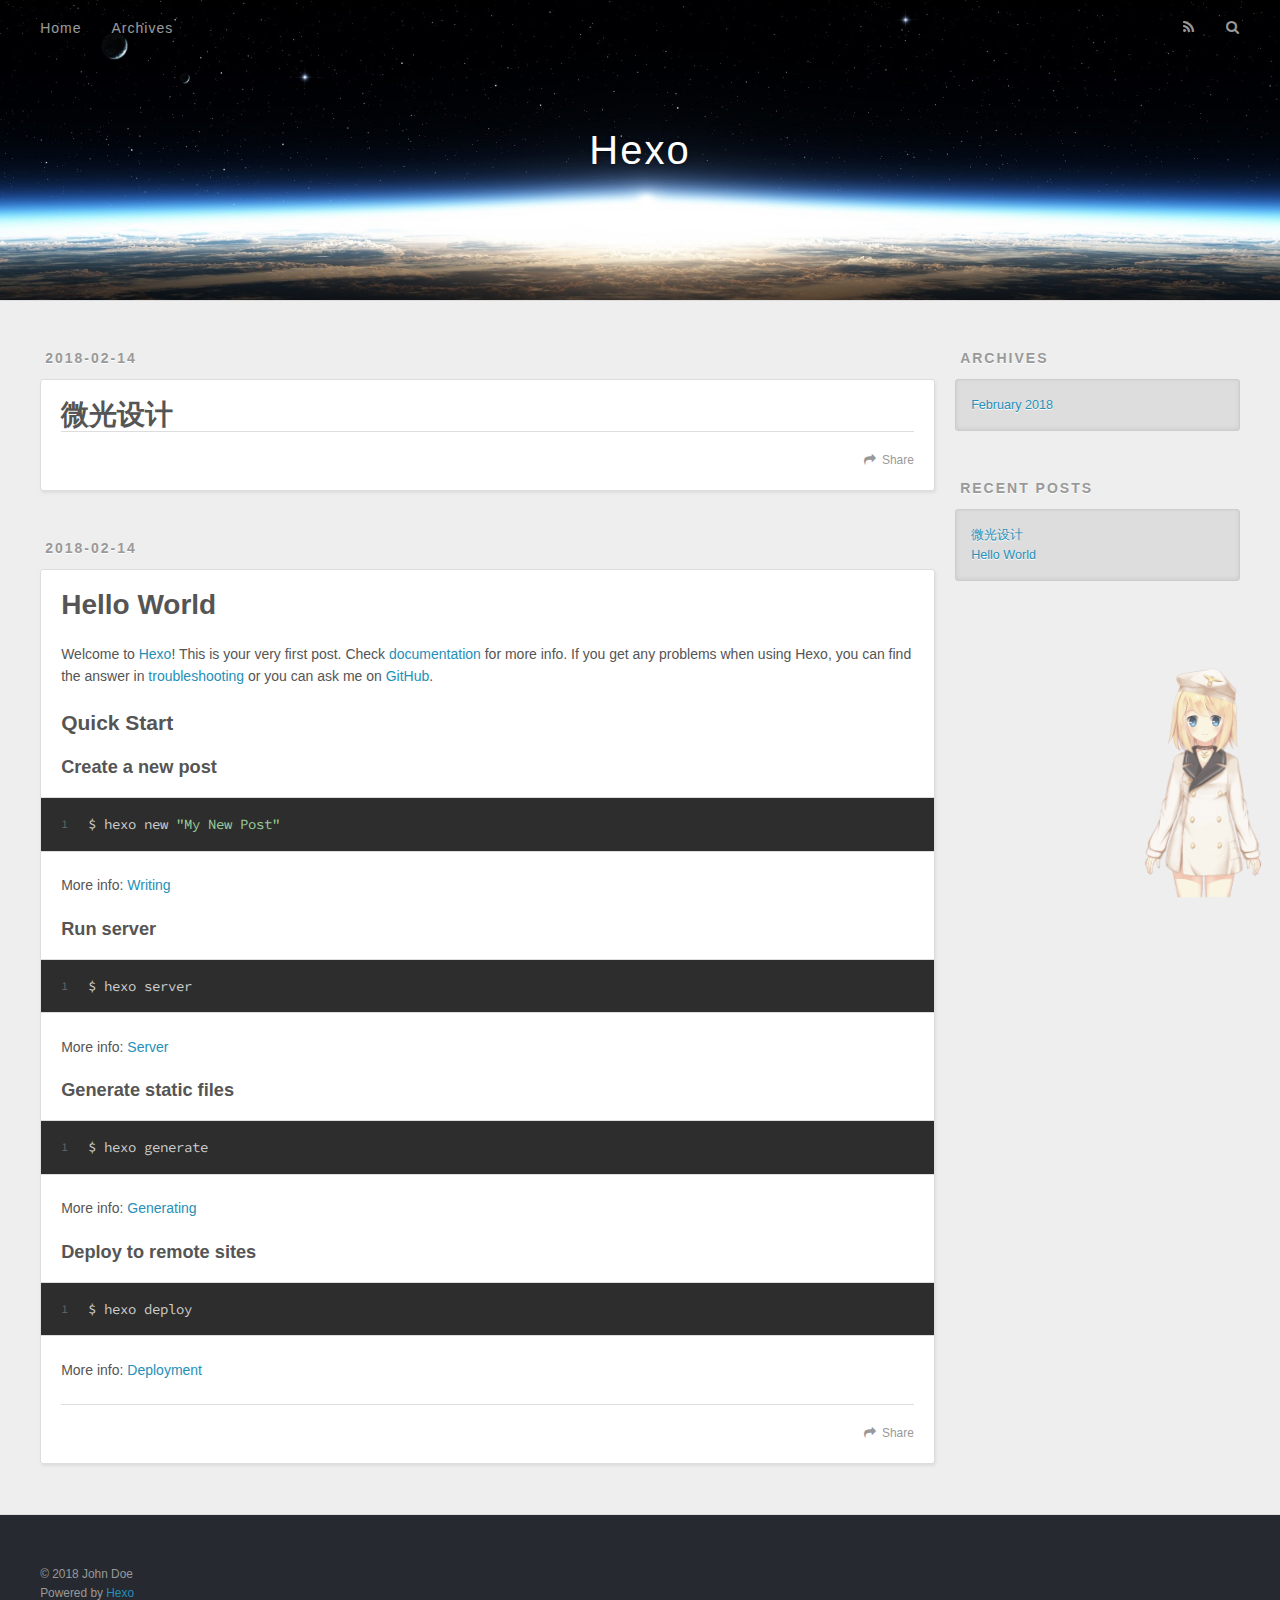
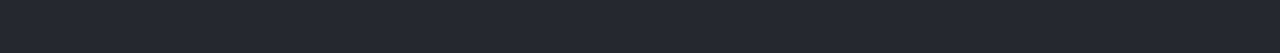
==== commit 1990e302: "Site updated: 2018-02-20 22:03:49" ====
--- a/index.html
+++ b/index.html
@@ -50,7 +50,7 @@
         
           <a id="nav-rss-link" class="nav-icon" href="/atom.xml" title="RSS Feed"></a>
         
-        <a id="nav-search-btn" class="nav-icon" title="Suche"></a>
+        <a id="nav-search-btn" class="nav-icon" title="Search"></a>
       </nav>
       <div id="search-form-wrap">
         <form action="//google.com/search" method="get" accept-charset="UTF-8" class="search-form"><input type="search" name="q" class="search-form-input" placeholder="Search"><button type="submit" class="search-form-submit">&#xF002;</button><input type="hidden" name="sitesearch" value="http://yoursite.com"></form>
@@ -87,7 +87,7 @@
       
     </div>
     <footer class="article-footer">
-      <a data-url="http://yoursite.com/2018/02/14/微光设计/" data-id="cjdvpwonh0001v8gtl65dfwou" class="article-share-link">Teilen</a>
+      <a data-url="http://yoursite.com/2018/02/14/微光设计/" data-id="cjdvq0eu80001lcgt69c443cg" class="article-share-link">Share</a>
       
       
     </footer>
@@ -132,7 +132,7 @@
       
     </div>
     <footer class="article-footer">
-      <a data-url="http://yoursite.com/2018/02/14/hello-world/" data-id="cjdvpwona0000v8gt6e0z1e86" class="article-share-link">Teilen</a>
+      <a data-url="http://yoursite.com/2018/02/14/hello-world/" data-id="cjdvq0eu10000lcgt9qjueq1k" class="article-share-link">Share</a>
       
       
     </footer>
@@ -216,7 +216,7 @@
   
     
   <div class="widget-wrap">
-    <h3 class="widget-title">Archiv</h3>
+    <h3 class="widget-title">Archives</h3>
     <div class="widget">
       <ul class="archive-list"><li class="archive-list-item"><a class="archive-list-link" href="/archives/2018/02/">February 2018</a></li></ul>
     </div>
@@ -226,7 +226,7 @@
   
     
   <div class="widget-wrap">
-    <h3 class="widget-title">letzter Beitrag</h3>
+    <h3 class="widget-title">Recent Posts</h3>
     <div class="widget">
       <ul>
         
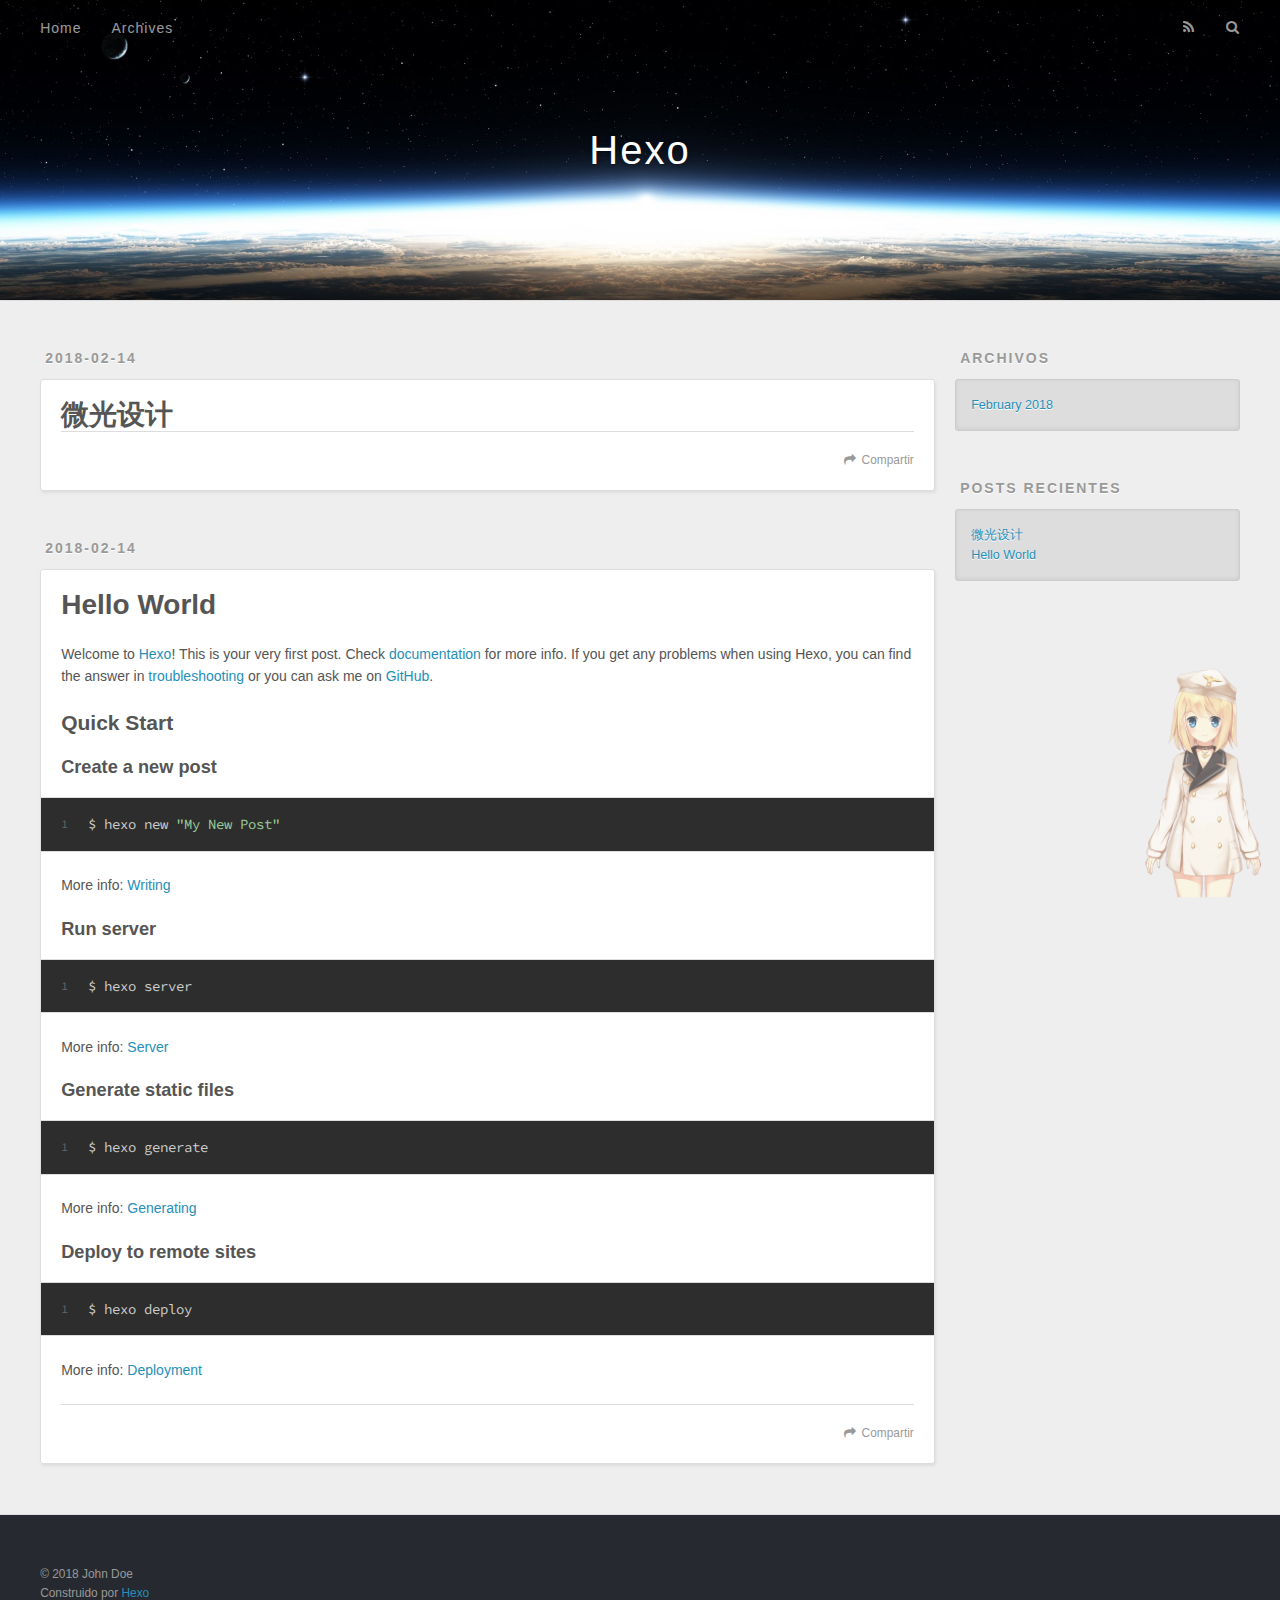
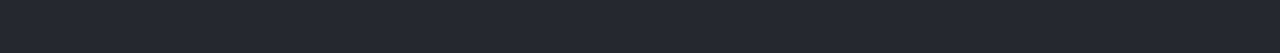
==== commit 78f59aea: "Site updated: 2018-02-20 22:04:14" ====
--- a/index.html
+++ b/index.html
@@ -48,9 +48,9 @@
       </nav>
       <nav id="sub-nav">
         
-          <a id="nav-rss-link" class="nav-icon" href="/atom.xml" title="RSS Feed"></a>
-        
-        <a id="nav-search-btn" class="nav-icon" title="Search"></a>
+          <a id="nav-rss-link" class="nav-icon" href="/atom.xml" title="RSS"></a>
+        
+        <a id="nav-search-btn" class="nav-icon" title="Buscar"></a>
       </nav>
       <div id="search-form-wrap">
         <form action="//google.com/search" method="get" accept-charset="UTF-8" class="search-form"><input type="search" name="q" class="search-form-input" placeholder="Search"><button type="submit" class="search-form-submit">&#xF002;</button><input type="hidden" name="sitesearch" value="http://yoursite.com"></form>
@@ -87,7 +87,7 @@
       
     </div>
     <footer class="article-footer">
-      <a data-url="http://yoursite.com/2018/02/14/微光设计/" data-id="cjdvq0eu80001lcgt69c443cg" class="article-share-link">Share</a>
+      <a data-url="http://yoursite.com/2018/02/14/微光设计/" data-id="cjdvq0tpa0001logtl0yhbv6a" class="article-share-link">Compartir</a>
       
       
     </footer>
@@ -132,7 +132,7 @@
       
     </div>
     <footer class="article-footer">
-      <a data-url="http://yoursite.com/2018/02/14/hello-world/" data-id="cjdvq0eu10000lcgt9qjueq1k" class="article-share-link">Share</a>
+      <a data-url="http://yoursite.com/2018/02/14/hello-world/" data-id="cjdvq0tog0000logtwdrahtgm" class="article-share-link">Compartir</a>
       
       
     </footer>
@@ -216,7 +216,7 @@
   
     
   <div class="widget-wrap">
-    <h3 class="widget-title">Archives</h3>
+    <h3 class="widget-title">Archivos</h3>
     <div class="widget">
       <ul class="archive-list"><li class="archive-list-item"><a class="archive-list-link" href="/archives/2018/02/">February 2018</a></li></ul>
     </div>
@@ -226,7 +226,7 @@
   
     
   <div class="widget-wrap">
-    <h3 class="widget-title">Recent Posts</h3>
+    <h3 class="widget-title">Posts recientes</h3>
     <div class="widget">
       <ul>
         
@@ -251,7 +251,7 @@
   <div class="outer">
     <div id="footer-info" class="inner">
       &copy; 2018 John Doe<br>
-      Powered by <a href="http://hexo.io/" target="_blank">Hexo</a>
+      Construido por <a href="http://hexo.io/" target="_blank">Hexo</a>
     </div>
   </div>
 </footer>
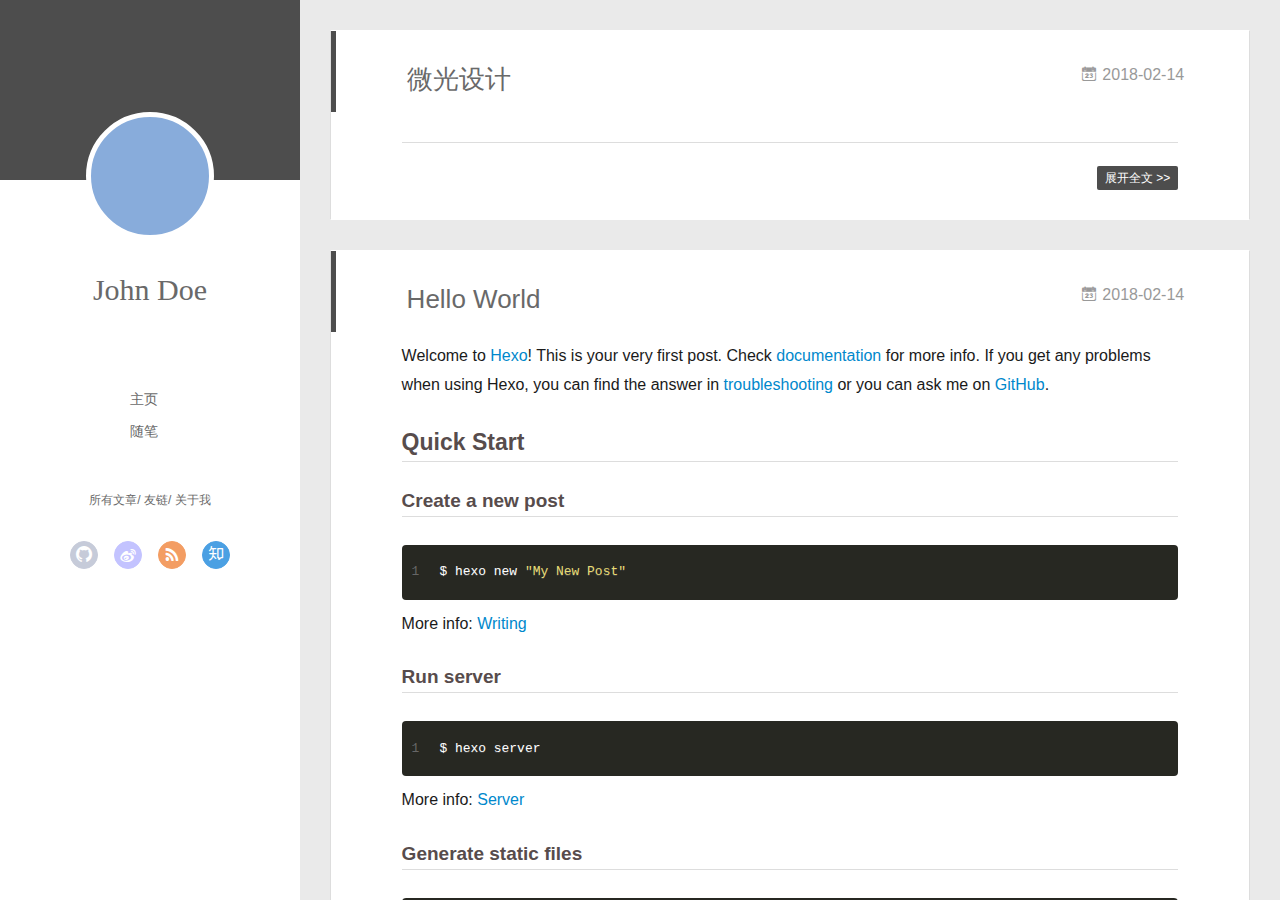
==== commit f1e8a363: "Site updated: 2018-02-20 23:23:23" ====
--- a/index.html
+++ b/index.html
@@ -3,8 +3,9 @@
 <head>
   <meta charset="utf-8">
   
-
-  
+  <meta name="renderer" content="webkit">
+  <meta http-equiv="X-UA-Compatible" content="IE=edge" >
+  <link rel="dns-prefetch" href="http://yoursite.com">
   <title>Hexo</title>
   <meta name="viewport" content="width=device-width, initial-scale=1, maximum-scale=1">
   <meta property="og:type" content="website">
@@ -14,62 +15,144 @@
 <meta name="twitter:card" content="summary">
 <meta name="twitter:title" content="Hexo">
   
-    <link rel="alternate" href="/atom.xml" title="Hexo" type="application/atom+xml">
+    <link rel="alternative" href="/atom.xml" title="Hexo" type="application/atom+xml">
   
   
     <link rel="icon" href="/favicon.png">
   
-  
-    <link href="//fonts.googleapis.com/css?family=Source+Code+Pro" rel="stylesheet" type="text/css">
-  
-  <link rel="stylesheet" href="/css/style.css">
+  <link rel="stylesheet" type="text/css" href="/./main.0cf68a.css">
+  <style type="text/css">
+  
+    #container.show {
+      background: linear-gradient(200deg,#a0cfe4,#e8c37e);
+    }
+  </style>
+  
+
+  
+
 </head>
 
 <body>
-  <div id="container">
-    <div id="wrap">
-      <header id="header">
-  <div id="banner"></div>
-  <div id="header-outer" class="outer">
-    <div id="header-title" class="inner">
-      <h1 id="logo-wrap">
-        <a href="/" id="logo">Hexo</a>
-      </h1>
-      
-    </div>
-    <div id="header-inner" class="inner">
-      <nav id="main-nav">
-        <a id="main-nav-toggle" class="nav-icon"></a>
-        
-          <a class="main-nav-link" href="/">Home</a>
-        
-          <a class="main-nav-link" href="/archives">Archives</a>
-        
-      </nav>
-      <nav id="sub-nav">
-        
-          <a id="nav-rss-link" class="nav-icon" href="/atom.xml" title="RSS"></a>
-        
-        <a id="nav-search-btn" class="nav-icon" title="Buscar"></a>
-      </nav>
-      <div id="search-form-wrap">
-        <form action="//google.com/search" method="get" accept-charset="UTF-8" class="search-form"><input type="search" name="q" class="search-form-input" placeholder="Search"><button type="submit" class="search-form-submit">&#xF002;</button><input type="hidden" name="sitesearch" value="http://yoursite.com"></form>
-      </div>
-    </div>
-  </div>
-</header>
-      <div class="outer">
-        <section id="main">
-  
-    <article id="post-微光设计" class="article article-type-post" itemscope itemprop="blogPost">
-  <div class="article-meta">
-    <a href="/2018/02/14/微光设计/" class="article-date">
-  <time datetime="2018-02-14T03:59:47.000Z" itemprop="datePublished">2018-02-14</time>
-</a>
-    
-  </div>
+  <div id="container" q-class="show:isCtnShow">
+    <canvas id="anm-canvas" class="anm-canvas"></canvas>
+    <div class="left-col" q-class="show:isShow">
+      
+<div class="overlay" style="background: #4d4d4d"></div>
+<div class="intrude-less">
+	<header id="header" class="inner">
+		<a href="/" class="profilepic">
+			<img src="" class="js-avatar">
+		</a>
+		<hgroup>
+		  <h1 class="header-author"><a href="/">John Doe</a></h1>
+		</hgroup>
+		
+
+		<nav class="header-menu">
+			<ul>
+			
+				<li><a href="/">主页</a></li>
+	        
+				<li><a href="/tags/随笔/">随笔</a></li>
+	        
+			</ul>
+		</nav>
+		<nav class="header-smart-menu">
+    		
+    			
+    			<a q-on="click: openSlider(e, 'innerArchive')" href="javascript:void(0)">所有文章</a>
+    			
+            
+    			
+    			<a q-on="click: openSlider(e, 'friends')" href="javascript:void(0)">友链</a>
+    			
+            
+    			
+    			<a q-on="click: openSlider(e, 'aboutme')" href="javascript:void(0)">关于我</a>
+    			
+            
+		</nav>
+		<nav class="header-nav">
+			<div class="social">
+				
+					<a class="github" target="_blank" href="#" title="github"><i class="icon-github"></i></a>
+		        
+					<a class="weibo" target="_blank" href="#" title="weibo"><i class="icon-weibo"></i></a>
+		        
+					<a class="rss" target="_blank" href="#" title="rss"><i class="icon-rss"></i></a>
+		        
+					<a class="zhihu" target="_blank" href="#" title="zhihu"><i class="icon-zhihu"></i></a>
+		        
+			</div>
+		</nav>
+	</header>		
+</div>
+
+    </div>
+    <div class="mid-col" q-class="show:isShow,hide:isShow|isFalse">
+      
+<nav id="mobile-nav">
+  	<div class="overlay js-overlay" style="background: #4d4d4d"></div>
+	<div class="btnctn js-mobile-btnctn">
+  		<div class="slider-trigger list" q-on="click: openSlider(e)"><i class="icon icon-sort"></i></div>
+	</div>
+	<div class="intrude-less">
+		<header id="header" class="inner">
+			<div class="profilepic">
+				<img src="" class="js-avatar">
+			</div>
+			<hgroup>
+			  <h1 class="header-author js-header-author">John Doe</h1>
+			</hgroup>
+			
+			
+			
+				
+			
+				
+			
+			
+			
+			<nav class="header-nav">
+				<div class="social">
+					
+						<a class="github" target="_blank" href="#" title="github"><i class="icon-github"></i></a>
+			        
+						<a class="weibo" target="_blank" href="#" title="weibo"><i class="icon-weibo"></i></a>
+			        
+						<a class="rss" target="_blank" href="#" title="rss"><i class="icon-rss"></i></a>
+			        
+						<a class="zhihu" target="_blank" href="#" title="zhihu"><i class="icon-zhihu"></i></a>
+			        
+				</div>
+			</nav>
+
+			<nav class="header-menu js-header-menu">
+				<ul style="width: 50%">
+				
+				
+					<li style="width: 50%"><a href="/">主页</a></li>
+		        
+					<li style="width: 50%"><a href="/tags/随笔/">随笔</a></li>
+		        
+				</ul>
+			</nav>
+		</header>				
+	</div>
+	<div class="mobile-mask" style="display:none" q-show="isShow"></div>
+</nav>
+
+      <div id="wrapper" class="body-wrap">
+        <div class="menu-l">
+          <div class="canvas-wrap">
+            <canvas data-colors="#eaeaea" data-sectionHeight="100" data-contentId="js-content" id="myCanvas1" class="anm-canvas"></canvas>
+          </div>
+          <div id="js-content" class="content-ll">
+            
+  
+    <article id="post-微光设计" class="article article-type-post  article-index" itemscope itemprop="blogPost">
   <div class="article-inner">
-    
     
       <header class="article-header">
         
@@ -79,33 +162,59 @@
     </h1>
   
 
+        
+        <a href="/2018/02/14/微光设计/" class="archive-article-date">
+  	<time datetime="2018-02-14T03:59:47.000Z" itemprop="datePublished"><i class="icon-calendar icon"></i>2018-02-14</time>
+</a>
+        
       </header>
     
     <div class="article-entry" itemprop="articleBody">
       
         
       
-    </div>
-    <footer class="article-footer">
-      <a data-url="http://yoursite.com/2018/02/14/微光设计/" data-id="cjdvq0tpa0001logtl0yhbv6a" class="article-share-link">Compartir</a>
-      
-      
-    </footer>
+
+      
+    </div>
+    <div class="article-info article-info-index">
+      
+      
+      
+
+      
+        <p class="article-more-link">
+          <a class="article-more-a" href="/2018/02/14/微光设计/">展开全文 >></a>
+        </p>
+      
+
+      
+      <div class="clearfix"></div>
+    </div>
   </div>
-  
 </article>
 
-
-  
-    <article id="post-hello-world" class="article article-type-post" itemscope itemprop="blogPost">
-  <div class="article-meta">
-    <a href="/2018/02/14/hello-world/" class="article-date">
-  <time datetime="2018-02-14T03:31:46.911Z" itemprop="datePublished">2018-02-14</time>
-</a>
-    
-  </div>
+<aside class="wrap-side-operation">
+    <div class="mod-side-operation">
+        
+        <div class="jump-container" id="js-jump-container" style="display:none;">
+            <a href="javascript:void(0)" class="mod-side-operation__jump-to-top">
+                <i class="icon-font icon-back"></i>
+            </a>
+            <div id="js-jump-plan-container" class="jump-plan-container" style="top: -11px;">
+                <i class="icon-font icon-plane jump-plane"></i>
+            </div>
+        </div>
+        
+        
+    </div>
+</aside>
+
+
+
+
+  
+    <article id="post-hello-world" class="article article-type-post  article-index" itemscope itemprop="blogPost">
   <div class="article-inner">
-    
     
       <header class="article-header">
         
@@ -115,6 +224,11 @@
     </h1>
   
 
+        
+        <a href="/2018/02/14/hello-world/" class="archive-article-date">
+  	<time datetime="2018-02-14T03:31:46.911Z" itemprop="datePublished"><i class="icon-calendar icon"></i>2018-02-14</time>
+</a>
+        
       </header>
     
     <div class="article-entry" itemprop="articleBody">
@@ -130,152 +244,292 @@
 <p>More info: <a href="https://hexo.io/docs/deployment.html" target="_blank" rel="noopener">Deployment</a></p>
 
       
-    </div>
-    <footer class="article-footer">
-      <a data-url="http://yoursite.com/2018/02/14/hello-world/" data-id="cjdvq0tog0000logtwdrahtgm" class="article-share-link">Compartir</a>
-      
-      
-    </footer>
+
+      
+    </div>
+    <div class="article-info article-info-index">
+      
+      
+      
+
+      
+        <p class="article-more-link">
+          <a class="article-more-a" href="/2018/02/14/hello-world/">展开全文 >></a>
+        </p>
+      
+
+      
+      <div class="clearfix"></div>
+    </div>
   </div>
-  
 </article>
 
-
-  
-
-
-
-
-<div id="hexo-helper-live2d">
-  <canvas id="live2dcanvas" width="150" height="300"></canvas>
-</div>
-<style>
-  #live2dcanvas{
-    position: fixed;
-    width: 150px;
-    height: 300px;
-    opacity:0.7;
-    right: 0px;
-    z-index: 999;
-    pointer-events: none;
-    bottom: -20px;
-  }
-</style>
-<script type="text/javascript" src="/live2d/device.min.js"></script>
-<script type="text/javascript">
-const loadScript = function loadScript(c,b){var a=document.createElement("script");a.type="text/javascript";"undefined"!=typeof b&&(a.readyState?a.onreadystatechange=function(){if("loaded"==a.readyState||"complete"==a.readyState)a.onreadystatechange=null,b()}:a.onload=function(){b()});a.src=c;document.body.appendChild(a)};
-(function(){
-  if((typeof(device) != 'undefined') && (device.mobile())){
-    document.getElementById("live2dcanvas").style.width = '75px';
-    document.getElementById("live2dcanvas").style.height = '150px';
-  }else
-    if (typeof(device) === 'undefined') console.error('Cannot find current-device script.');
-  loadScript("/live2d/script.js", function(){loadlive2d("live2dcanvas", "/live2d/assets/z16.model.json", 0.5);});
-})();
-</script>
-
-
-<div id="hexo-helper-live2d">
-  <canvas id="live2dcanvas" width="150" height="300"></canvas>
-</div>
-<style>
-  #live2dcanvas{
-    position: fixed;
-    width: 150px;
-    height: 300px;
-    opacity:0.7;
-    right: 0px;
-    z-index: 999;
-    pointer-events: none;
-    bottom: -20px;
-  }
-</style>
-<script type="text/javascript" src="/live2d/device.min.js"></script>
-<script type="text/javascript">
-const loadScript = function loadScript(c,b){var a=document.createElement("script");a.type="text/javascript";"undefined"!=typeof b&&(a.readyState?a.onreadystatechange=function(){if("loaded"==a.readyState||"complete"==a.readyState)a.onreadystatechange=null,b()}:a.onload=function(){b()});a.src=c;document.body.appendChild(a)};
-(function(){
-  if((typeof(device) != 'undefined') && (device.mobile())){
-    document.getElementById("live2dcanvas").style.width = '75px';
-    document.getElementById("live2dcanvas").style.height = '150px';
-  }else
-    if (typeof(device) === 'undefined') console.error('Cannot find current-device script.');
-  loadScript("/live2d/script.js", function(){loadlive2d("live2dcanvas", "/live2d/assets/z16.model.json", 0.5);});
-})();
-</script>
-</section>
-        
-          <aside id="sidebar">
-  
-    
-
-  
-    
-
-  
-    
-  
-    
-  <div class="widget-wrap">
-    <h3 class="widget-title">Archivos</h3>
-    <div class="widget">
-      <ul class="archive-list"><li class="archive-list-item"><a class="archive-list-link" href="/archives/2018/02/">February 2018</a></li></ul>
-    </div>
-  </div>
-
-
-  
-    
-  <div class="widget-wrap">
-    <h3 class="widget-title">Posts recientes</h3>
-    <div class="widget">
-      <ul>
-        
-          <li>
-            <a href="/2018/02/14/微光设计/">微光设计</a>
-          </li>
-        
-          <li>
-            <a href="/2018/02/14/hello-world/">Hello World</a>
-          </li>
-        
-      </ul>
-    </div>
-  </div>
-
-  
+<aside class="wrap-side-operation">
+    <div class="mod-side-operation">
+        
+        <div class="jump-container" id="js-jump-container" style="display:none;">
+            <a href="javascript:void(0)" class="mod-side-operation__jump-to-top">
+                <i class="icon-font icon-back"></i>
+            </a>
+            <div id="js-jump-plan-container" class="jump-plan-container" style="top: -11px;">
+                <i class="icon-font icon-plane jump-plane"></i>
+            </div>
+        </div>
+        
+        
+    </div>
 </aside>
-        
+
+
+
+
+  
+  
+
+
+          </div>
+        </div>
       </div>
       <footer id="footer">
-  
   <div class="outer">
-    <div id="footer-info" class="inner">
-      &copy; 2018 John Doe<br>
-      Construido por <a href="http://hexo.io/" target="_blank">Hexo</a>
+    <div id="footer-info">
+    	<div class="footer-left">
+    		&copy; 2018 John Doe
+    	</div>
+      	<div class="footer-right">
+      		<a href="http://hexo.io/" target="_blank">Hexo</a>  Theme <a href="https://github.com/litten/hexo-theme-yilia" target="_blank">Yilia</a> by Litten
+      	</div>
     </div>
   </div>
 </footer>
     </div>
-    <nav id="mobile-nav">
-  
-    <a href="/" class="mobile-nav-link">Home</a>
-  
-    <a href="/archives" class="mobile-nav-link">Archives</a>
-  
-</nav>
-    
-
-<script src="//ajax.googleapis.com/ajax/libs/jquery/2.0.3/jquery.min.js"></script>
-
-
-  <link rel="stylesheet" href="/fancybox/jquery.fancybox.css">
-  <script src="/fancybox/jquery.fancybox.pack.js"></script>
-
-
-<script src="/js/script.js"></script>
-
-
-
+    <script>
+	var yiliaConfig = {
+		mathjax: false,
+		isHome: true,
+		isPost: false,
+		isArchive: false,
+		isTag: false,
+		isCategory: false,
+		open_in_new: false,
+		toc_hide_index: true,
+		root: "/",
+		innerArchive: true,
+		showTags: false
+	}
+</script>
+
+<script>!function(t){function n(e){if(r[e])return r[e].exports;var i=r[e]={exports:{},id:e,loaded:!1};return t[e].call(i.exports,i,i.exports,n),i.loaded=!0,i.exports}var r={};n.m=t,n.c=r,n.p="./",n(0)}([function(t,n,r){r(195),t.exports=r(191)},function(t,n,r){var e=r(3),i=r(52),o=r(27),u=r(28),c=r(53),f="prototype",a=function(t,n,r){var s,l,h,v,p=t&a.F,d=t&a.G,y=t&a.S,g=t&a.P,b=t&a.B,m=d?e:y?e[n]||(e[n]={}):(e[n]||{})[f],x=d?i:i[n]||(i[n]={}),w=x[f]||(x[f]={});d&&(r=n);for(s in r)l=!p&&m&&void 0!==m[s],h=(l?m:r)[s],v=b&&l?c(h,e):g&&"function"==typeof h?c(Function.call,h):h,m&&u(m,s,h,t&a.U),x[s]!=h&&o(x,s,v),g&&w[s]!=h&&(w[s]=h)};e.core=i,a.F=1,a.G=2,a.S=4,a.P=8,a.B=16,a.W=32,a.U=64,a.R=128,t.exports=a},function(t,n,r){var e=r(6);t.exports=function(t){if(!e(t))throw TypeError(t+" is not an object!");return t}},function(t,n){var r=t.exports="undefined"!=typeof window&&window.Math==Math?window:"undefined"!=typeof self&&self.Math==Math?self:Function("return this")();"number"==typeof __g&&(__g=r)},function(t,n){t.exports=function(t){try{return!!t()}catch(t){return!0}}},function(t,n){var r=t.exports="undefined"!=typeof window&&window.Math==Math?window:"undefined"!=typeof self&&self.Math==Math?self:Function("return this")();"number"==typeof __g&&(__g=r)},function(t,n){t.exports=function(t){return"object"==typeof t?null!==t:"function"==typeof t}},function(t,n,r){var e=r(126)("wks"),i=r(76),o=r(3).Symbol,u="function"==typeof o;(t.exports=function(t){return e[t]||(e[t]=u&&o[t]||(u?o:i)("Symbol."+t))}).store=e},function(t,n){var r={}.hasOwnProperty;t.exports=function(t,n){return r.call(t,n)}},function(t,n,r){var e=r(94),i=r(33);t.exports=function(t){return e(i(t))}},function(t,n,r){t.exports=!r(4)(function(){return 7!=Object.defineProperty({},"a",{get:function(){return 7}}).a})},function(t,n,r){var e=r(2),i=r(167),o=r(50),u=Object.defineProperty;n.f=r(10)?Object.defineProperty:function(t,n,r){if(e(t),n=o(n,!0),e(r),i)try{return u(t,n,r)}catch(t){}if("get"in r||"set"in r)throw TypeError("Accessors not supported!");return"value"in r&&(t[n]=r.value),t}},function(t,n,r){t.exports=!r(18)(function(){return 7!=Object.defineProperty({},"a",{get:function(){return 7}}).a})},function(t,n,r){var e=r(14),i=r(22);t.exports=r(12)?function(t,n,r){return e.f(t,n,i(1,r))}:function(t,n,r){return t[n]=r,t}},function(t,n,r){var e=r(20),i=r(58),o=r(42),u=Object.defineProperty;n.f=r(12)?Object.defineProperty:function(t,n,r){if(e(t),n=o(n,!0),e(r),i)try{return u(t,n,r)}catch(t){}if("get"in r||"set"in r)throw TypeError("Accessors not supported!");return"value"in r&&(t[n]=r.value),t}},function(t,n,r){var e=r(40)("wks"),i=r(23),o=r(5).Symbol,u="function"==typeof o;(t.exports=function(t){return e[t]||(e[t]=u&&o[t]||(u?o:i)("Symbol."+t))}).store=e},function(t,n,r){var e=r(67),i=Math.min;t.exports=function(t){return t>0?i(e(t),9007199254740991):0}},function(t,n,r){var e=r(46);t.exports=function(t){return Object(e(t))}},function(t,n){t.exports=function(t){try{return!!t()}catch(t){return!0}}},function(t,n,r){var e=r(63),i=r(34);t.exports=Object.keys||function(t){return e(t,i)}},function(t,n,r){var e=r(21);t.exports=function(t){if(!e(t))throw TypeError(t+" is not an object!");return t}},function(t,n){t.exports=function(t){return"object"==typeof t?null!==t:"function"==typeof t}},function(t,n){t.exports=function(t,n){return{enumerable:!(1&t),configurable:!(2&t),writable:!(4&t),value:n}}},function(t,n){var r=0,e=Math.random();t.exports=function(t){return"Symbol(".concat(void 0===t?"":t,")_",(++r+e).toString(36))}},function(t,n){var r={}.hasOwnProperty;t.exports=function(t,n){return r.call(t,n)}},function(t,n){var r=t.exports={version:"2.4.0"};"number"==typeof __e&&(__e=r)},function(t,n){t.exports=function(t){if("function"!=typeof t)throw TypeError(t+" is not a function!");return t}},function(t,n,r){var e=r(11),i=r(66);t.exports=r(10)?function(t,n,r){return e.f(t,n,i(1,r))}:function(t,n,r){return t[n]=r,t}},function(t,n,r){var e=r(3),i=r(27),o=r(24),u=r(76)("src"),c="toString",f=Function[c],a=(""+f).split(c);r(52).inspectSource=function(t){return f.call(t)},(t.exports=function(t,n,r,c){var f="function"==typeof r;f&&(o(r,"name")||i(r,"name",n)),t[n]!==r&&(f&&(o(r,u)||i(r,u,t[n]?""+t[n]:a.join(String(n)))),t===e?t[n]=r:c?t[n]?t[n]=r:i(t,n,r):(delete t[n],i(t,n,r)))})(Function.prototype,c,function(){return"function"==typeof this&&this[u]||f.call(this)})},function(t,n,r){var e=r(1),i=r(4),o=r(46),u=function(t,n,r,e){var i=String(o(t)),u="<"+n;return""!==r&&(u+=" "+r+'="'+String(e).replace(/"/g,"&quot;")+'"'),u+">"+i+"</"+n+">"};t.exports=function(t,n){var r={};r[t]=n(u),e(e.P+e.F*i(function(){var n=""[t]('"');return n!==n.toLowerCase()||n.split('"').length>3}),"String",r)}},function(t,n,r){var e=r(115),i=r(46);t.exports=function(t){return e(i(t))}},function(t,n,r){var e=r(116),i=r(66),o=r(30),u=r(50),c=r(24),f=r(167),a=Object.getOwnPropertyDescriptor;n.f=r(10)?a:function(t,n){if(t=o(t),n=u(n,!0),f)try{return a(t,n)}catch(t){}if(c(t,n))return i(!e.f.call(t,n),t[n])}},function(t,n,r){var e=r(24),i=r(17),o=r(145)("IE_PROTO"),u=Object.prototype;t.exports=Object.getPrototypeOf||function(t){return t=i(t),e(t,o)?t[o]:"function"==typeof t.constructor&&t instanceof t.constructor?t.constructor.prototype:t instanceof Object?u:null}},function(t,n){t.exports=function(t){if(void 0==t)throw TypeError("Can't call method on  "+t);return t}},function(t,n){t.exports="constructor,hasOwnProperty,isPrototypeOf,propertyIsEnumerable,toLocaleString,toString,valueOf".split(",")},function(t,n){t.exports={}},function(t,n){t.exports=!0},function(t,n){n.f={}.propertyIsEnumerable},function(t,n,r){var e=r(14).f,i=r(8),o=r(15)("toStringTag");t.exports=function(t,n,r){t&&!i(t=r?t:t.prototype,o)&&e(t,o,{configurable:!0,value:n})}},function(t,n,r){var e=r(40)("keys"),i=r(23);t.exports=function(t){return e[t]||(e[t]=i(t))}},function(t,n,r){var e=r(5),i="__core-js_shared__",o=e[i]||(e[i]={});t.exports=function(t){return o[t]||(o[t]={})}},function(t,n){var r=Math.ceil,e=Math.floor;t.exports=function(t){return isNaN(t=+t)?0:(t>0?e:r)(t)}},function(t,n,r){var e=r(21);t.exports=function(t,n){if(!e(t))return t;var r,i;if(n&&"function"==typeof(r=t.toString)&&!e(i=r.call(t)))return i;if("function"==typeof(r=t.valueOf)&&!e(i=r.call(t)))return i;if(!n&&"function"==typeof(r=t.toString)&&!e(i=r.call(t)))return i;throw TypeError("Can't convert object to primitive value")}},function(t,n,r){var e=r(5),i=r(25),o=r(36),u=r(44),c=r(14).f;t.exports=function(t){var n=i.Symbol||(i.Symbol=o?{}:e.Symbol||{});"_"==t.charAt(0)||t in n||c(n,t,{value:u.f(t)})}},function(t,n,r){n.f=r(15)},function(t,n){var r={}.toString;t.exports=function(t){return r.call(t).slice(8,-1)}},function(t,n){t.exports=function(t){if(void 0==t)throw TypeError("Can't call method on  "+t);return t}},function(t,n,r){var e=r(4);t.exports=function(t,n){return!!t&&e(function(){n?t.call(null,function(){},1):t.call(null)})}},function(t,n,r){var e=r(53),i=r(115),o=r(17),u=r(16),c=r(203);t.exports=function(t,n){var r=1==t,f=2==t,a=3==t,s=4==t,l=6==t,h=5==t||l,v=n||c;return function(n,c,p){for(var d,y,g=o(n),b=i(g),m=e(c,p,3),x=u(b.length),w=0,S=r?v(n,x):f?v(n,0):void 0;x>w;w++)if((h||w in b)&&(d=b[w],y=m(d,w,g),t))if(r)S[w]=y;else if(y)switch(t){case 3:return!0;case 5:return d;case 6:return w;case 2:S.push(d)}else if(s)return!1;return l?-1:a||s?s:S}}},function(t,n,r){var e=r(1),i=r(52),o=r(4);t.exports=function(t,n){var r=(i.Object||{})[t]||Object[t],u={};u[t]=n(r),e(e.S+e.F*o(function(){r(1)}),"Object",u)}},function(t,n,r){var e=r(6);t.exports=function(t,n){if(!e(t))return t;var r,i;if(n&&"function"==typeof(r=t.toString)&&!e(i=r.call(t)))return i;if("function"==typeof(r=t.valueOf)&&!e(i=r.call(t)))return i;if(!n&&"function"==typeof(r=t.toString)&&!e(i=r.call(t)))return i;throw TypeError("Can't convert object to primitive value")}},function(t,n,r){var e=r(5),i=r(25),o=r(91),u=r(13),c="prototype",f=function(t,n,r){var a,s,l,h=t&f.F,v=t&f.G,p=t&f.S,d=t&f.P,y=t&f.B,g=t&f.W,b=v?i:i[n]||(i[n]={}),m=b[c],x=v?e:p?e[n]:(e[n]||{})[c];v&&(r=n);for(a in r)(s=!h&&x&&void 0!==x[a])&&a in b||(l=s?x[a]:r[a],b[a]=v&&"function"!=typeof x[a]?r[a]:y&&s?o(l,e):g&&x[a]==l?function(t){var n=function(n,r,e){if(this instanceof t){switch(arguments.length){case 0:return new t;case 1:return new t(n);case 2:return new t(n,r)}return new t(n,r,e)}return t.apply(this,arguments)};return n[c]=t[c],n}(l):d&&"function"==typeof l?o(Function.call,l):l,d&&((b.virtual||(b.virtual={}))[a]=l,t&f.R&&m&&!m[a]&&u(m,a,l)))};f.F=1,f.G=2,f.S=4,f.P=8,f.B=16,f.W=32,f.U=64,f.R=128,t.exports=f},function(t,n){var r=t.exports={version:"2.4.0"};"number"==typeof __e&&(__e=r)},function(t,n,r){var e=r(26);t.exports=function(t,n,r){if(e(t),void 0===n)return t;switch(r){case 1:return function(r){return t.call(n,r)};case 2:return function(r,e){return t.call(n,r,e)};case 3:return function(r,e,i){return t.call(n,r,e,i)}}return function(){return t.apply(n,arguments)}}},function(t,n,r){var e=r(183),i=r(1),o=r(126)("metadata"),u=o.store||(o.store=new(r(186))),c=function(t,n,r){var i=u.get(t);if(!i){if(!r)return;u.set(t,i=new e)}var o=i.get(n);if(!o){if(!r)return;i.set(n,o=new e)}return o},f=function(t,n,r){var e=c(n,r,!1);return void 0!==e&&e.has(t)},a=function(t,n,r){var e=c(n,r,!1);return void 0===e?void 0:e.get(t)},s=function(t,n,r,e){c(r,e,!0).set(t,n)},l=function(t,n){var r=c(t,n,!1),e=[];return r&&r.forEach(function(t,n){e.push(n)}),e},h=function(t){return void 0===t||"symbol"==typeof t?t:String(t)},v=function(t){i(i.S,"Reflect",t)};t.exports={store:u,map:c,has:f,get:a,set:s,keys:l,key:h,exp:v}},function(t,n,r){"use strict";if(r(10)){var e=r(69),i=r(3),o=r(4),u=r(1),c=r(127),f=r(152),a=r(53),s=r(68),l=r(66),h=r(27),v=r(73),p=r(67),d=r(16),y=r(75),g=r(50),b=r(24),m=r(180),x=r(114),w=r(6),S=r(17),_=r(137),O=r(70),E=r(32),P=r(71).f,j=r(154),F=r(76),M=r(7),A=r(48),N=r(117),T=r(146),I=r(155),k=r(80),L=r(123),R=r(74),C=r(130),D=r(160),U=r(11),W=r(31),G=U.f,B=W.f,V=i.RangeError,z=i.TypeError,q=i.Uint8Array,K="ArrayBuffer",J="Shared"+K,Y="BYTES_PER_ELEMENT",H="prototype",$=Array[H],X=f.ArrayBuffer,Q=f.DataView,Z=A(0),tt=A(2),nt=A(3),rt=A(4),et=A(5),it=A(6),ot=N(!0),ut=N(!1),ct=I.values,ft=I.keys,at=I.entries,st=$.lastIndexOf,lt=$.reduce,ht=$.reduceRight,vt=$.join,pt=$.sort,dt=$.slice,yt=$.toString,gt=$.toLocaleString,bt=M("iterator"),mt=M("toStringTag"),xt=F("typed_constructor"),wt=F("def_constructor"),St=c.CONSTR,_t=c.TYPED,Ot=c.VIEW,Et="Wrong length!",Pt=A(1,function(t,n){return Tt(T(t,t[wt]),n)}),jt=o(function(){return 1===new q(new Uint16Array([1]).buffer)[0]}),Ft=!!q&&!!q[H].set&&o(function(){new q(1).set({})}),Mt=function(t,n){if(void 0===t)throw z(Et);var r=+t,e=d(t);if(n&&!m(r,e))throw V(Et);return e},At=function(t,n){var r=p(t);if(r<0||r%n)throw V("Wrong offset!");return r},Nt=function(t){if(w(t)&&_t in t)return t;throw z(t+" is not a typed array!")},Tt=function(t,n){if(!(w(t)&&xt in t))throw z("It is not a typed array constructor!");return new t(n)},It=function(t,n){return kt(T(t,t[wt]),n)},kt=function(t,n){for(var r=0,e=n.length,i=Tt(t,e);e>r;)i[r]=n[r++];return i},Lt=function(t,n,r){G(t,n,{get:function(){return this._d[r]}})},Rt=function(t){var n,r,e,i,o,u,c=S(t),f=arguments.length,s=f>1?arguments[1]:void 0,l=void 0!==s,h=j(c);if(void 0!=h&&!_(h)){for(u=h.call(c),e=[],n=0;!(o=u.next()).done;n++)e.push(o.value);c=e}for(l&&f>2&&(s=a(s,arguments[2],2)),n=0,r=d(c.length),i=Tt(this,r);r>n;n++)i[n]=l?s(c[n],n):c[n];return i},Ct=function(){for(var t=0,n=arguments.length,r=Tt(this,n);n>t;)r[t]=arguments[t++];return r},Dt=!!q&&o(function(){gt.call(new q(1))}),Ut=function(){return gt.apply(Dt?dt.call(Nt(this)):Nt(this),arguments)},Wt={copyWithin:function(t,n){return D.call(Nt(this),t,n,arguments.length>2?arguments[2]:void 0)},every:function(t){return rt(Nt(this),t,arguments.length>1?arguments[1]:void 0)},fill:function(t){return C.apply(Nt(this),arguments)},filter:function(t){return It(this,tt(Nt(this),t,arguments.length>1?arguments[1]:void 0))},find:function(t){return et(Nt(this),t,arguments.length>1?arguments[1]:void 0)},findIndex:function(t){return it(Nt(this),t,arguments.length>1?arguments[1]:void 0)},forEach:function(t){Z(Nt(this),t,arguments.length>1?arguments[1]:void 0)},indexOf:function(t){return ut(Nt(this),t,arguments.length>1?arguments[1]:void 0)},includes:function(t){return ot(Nt(this),t,arguments.length>1?arguments[1]:void 0)},join:function(t){return vt.apply(Nt(this),arguments)},lastIndexOf:function(t){return st.apply(Nt(this),arguments)},map:function(t){return Pt(Nt(this),t,arguments.length>1?arguments[1]:void 0)},reduce:function(t){return lt.apply(Nt(this),arguments)},reduceRight:function(t){return ht.apply(Nt(this),arguments)},reverse:function(){for(var t,n=this,r=Nt(n).length,e=Math.floor(r/2),i=0;i<e;)t=n[i],n[i++]=n[--r],n[r]=t;return n},some:function(t){return nt(Nt(this),t,arguments.length>1?arguments[1]:void 0)},sort:function(t){return pt.call(Nt(this),t)},subarray:function(t,n){var r=Nt(this),e=r.length,i=y(t,e);return new(T(r,r[wt]))(r.buffer,r.byteOffset+i*r.BYTES_PER_ELEMENT,d((void 0===n?e:y(n,e))-i))}},Gt=function(t,n){return It(this,dt.call(Nt(this),t,n))},Bt=function(t){Nt(this);var n=At(arguments[1],1),r=this.length,e=S(t),i=d(e.length),o=0;if(i+n>r)throw V(Et);for(;o<i;)this[n+o]=e[o++]},Vt={entries:function(){return at.call(Nt(this))},keys:function(){return ft.call(Nt(this))},values:function(){return ct.call(Nt(this))}},zt=function(t,n){return w(t)&&t[_t]&&"symbol"!=typeof n&&n in t&&String(+n)==String(n)},qt=function(t,n){return zt(t,n=g(n,!0))?l(2,t[n]):B(t,n)},Kt=function(t,n,r){return!(zt(t,n=g(n,!0))&&w(r)&&b(r,"value"))||b(r,"get")||b(r,"set")||r.configurable||b(r,"writable")&&!r.writable||b(r,"enumerable")&&!r.enumerable?G(t,n,r):(t[n]=r.value,t)};St||(W.f=qt,U.f=Kt),u(u.S+u.F*!St,"Object",{getOwnPropertyDescriptor:qt,defineProperty:Kt}),o(function(){yt.call({})})&&(yt=gt=function(){return vt.call(this)});var Jt=v({},Wt);v(Jt,Vt),h(Jt,bt,Vt.values),v(Jt,{slice:Gt,set:Bt,constructor:function(){},toString:yt,toLocaleString:Ut}),Lt(Jt,"buffer","b"),Lt(Jt,"byteOffset","o"),Lt(Jt,"byteLength","l"),Lt(Jt,"length","e"),G(Jt,mt,{get:function(){return this[_t]}}),t.exports=function(t,n,r,f){f=!!f;var a=t+(f?"Clamped":"")+"Array",l="Uint8Array"!=a,v="get"+t,p="set"+t,y=i[a],g=y||{},b=y&&E(y),m=!y||!c.ABV,S={},_=y&&y[H],j=function(t,r){var e=t._d;return e.v[v](r*n+e.o,jt)},F=function(t,r,e){var i=t._d;f&&(e=(e=Math.round(e))<0?0:e>255?255:255&e),i.v[p](r*n+i.o,e,jt)},M=function(t,n){G(t,n,{get:function(){return j(this,n)},set:function(t){return F(this,n,t)},enumerable:!0})};m?(y=r(function(t,r,e,i){s(t,y,a,"_d");var o,u,c,f,l=0,v=0;if(w(r)){if(!(r instanceof X||(f=x(r))==K||f==J))return _t in r?kt(y,r):Rt.call(y,r);o=r,v=At(e,n);var p=r.byteLength;if(void 0===i){if(p%n)throw V(Et);if((u=p-v)<0)throw V(Et)}else if((u=d(i)*n)+v>p)throw V(Et);c=u/n}else c=Mt(r,!0),u=c*n,o=new X(u);for(h(t,"_d",{b:o,o:v,l:u,e:c,v:new Q(o)});l<c;)M(t,l++)}),_=y[H]=O(Jt),h(_,"constructor",y)):L(function(t){new y(null),new y(t)},!0)||(y=r(function(t,r,e,i){s(t,y,a);var o;return w(r)?r instanceof X||(o=x(r))==K||o==J?void 0!==i?new g(r,At(e,n),i):void 0!==e?new g(r,At(e,n)):new g(r):_t in r?kt(y,r):Rt.call(y,r):new g(Mt(r,l))}),Z(b!==Function.prototype?P(g).concat(P(b)):P(g),function(t){t in y||h(y,t,g[t])}),y[H]=_,e||(_.constructor=y));var A=_[bt],N=!!A&&("values"==A.name||void 0==A.name),T=Vt.values;h(y,xt,!0),h(_,_t,a),h(_,Ot,!0),h(_,wt,y),(f?new y(1)[mt]==a:mt in _)||G(_,mt,{get:function(){return a}}),S[a]=y,u(u.G+u.W+u.F*(y!=g),S),u(u.S,a,{BYTES_PER_ELEMENT:n,from:Rt,of:Ct}),Y in _||h(_,Y,n),u(u.P,a,Wt),R(a),u(u.P+u.F*Ft,a,{set:Bt}),u(u.P+u.F*!N,a,Vt),u(u.P+u.F*(_.toString!=yt),a,{toString:yt}),u(u.P+u.F*o(function(){new y(1).slice()}),a,{slice:Gt}),u(u.P+u.F*(o(function(){return[1,2].toLocaleString()!=new y([1,2]).toLocaleString()})||!o(function(){_.toLocaleString.call([1,2])})),a,{toLocaleString:Ut}),k[a]=N?A:T,e||N||h(_,bt,T)}}else t.exports=function(){}},function(t,n){var r={}.toString;t.exports=function(t){return r.call(t).slice(8,-1)}},function(t,n,r){var e=r(21),i=r(5).document,o=e(i)&&e(i.createElement);t.exports=function(t){return o?i.createElement(t):{}}},function(t,n,r){t.exports=!r(12)&&!r(18)(function(){return 7!=Object.defineProperty(r(57)("div"),"a",{get:function(){return 7}}).a})},function(t,n,r){"use strict";var e=r(36),i=r(51),o=r(64),u=r(13),c=r(8),f=r(35),a=r(96),s=r(38),l=r(103),h=r(15)("iterator"),v=!([].keys&&"next"in[].keys()),p="keys",d="values",y=function(){return this};t.exports=function(t,n,r,g,b,m,x){a(r,n,g);var w,S,_,O=function(t){if(!v&&t in F)return F[t];switch(t){case p:case d:return function(){return new r(this,t)}}return function(){return new r(this,t)}},E=n+" Iterator",P=b==d,j=!1,F=t.prototype,M=F[h]||F["@@iterator"]||b&&F[b],A=M||O(b),N=b?P?O("entries"):A:void 0,T="Array"==n?F.entries||M:M;if(T&&(_=l(T.call(new t)))!==Object.prototype&&(s(_,E,!0),e||c(_,h)||u(_,h,y)),P&&M&&M.name!==d&&(j=!0,A=function(){return M.call(this)}),e&&!x||!v&&!j&&F[h]||u(F,h,A),f[n]=A,f[E]=y,b)if(w={values:P?A:O(d),keys:m?A:O(p),entries:N},x)for(S in w)S in F||o(F,S,w[S]);else i(i.P+i.F*(v||j),n,w);return w}},function(t,n,r){var e=r(20),i=r(100),o=r(34),u=r(39)("IE_PROTO"),c=function(){},f="prototype",a=function(){var t,n=r(57)("iframe"),e=o.length;for(n.style.display="none",r(93).appendChild(n),n.src="javascript:",t=n.contentWindow.document,t.open(),t.write("<script>document.F=Object<\/script>"),t.close(),a=t.F;e--;)delete a[f][o[e]];return a()};t.exports=Object.create||function(t,n){var r;return null!==t?(c[f]=e(t),r=new c,c[f]=null,r[u]=t):r=a(),void 0===n?r:i(r,n)}},function(t,n,r){var e=r(63),i=r(34).concat("length","prototype");n.f=Object.getOwnPropertyNames||function(t){return e(t,i)}},function(t,n){n.f=Object.getOwnPropertySymbols},function(t,n,r){var e=r(8),i=r(9),o=r(90)(!1),u=r(39)("IE_PROTO");t.exports=function(t,n){var r,c=i(t),f=0,a=[];for(r in c)r!=u&&e(c,r)&&a.push(r);for(;n.length>f;)e(c,r=n[f++])&&(~o(a,r)||a.push(r));return a}},function(t,n,r){t.exports=r(13)},function(t,n,r){var e=r(76)("meta"),i=r(6),o=r(24),u=r(11).f,c=0,f=Object.isExtensible||function(){return!0},a=!r(4)(function(){return f(Object.preventExtensions({}))}),s=function(t){u(t,e,{value:{i:"O"+ ++c,w:{}}})},l=function(t,n){if(!i(t))return"symbol"==typeof t?t:("string"==typeof t?"S":"P")+t;if(!o(t,e)){if(!f(t))return"F";if(!n)return"E";s(t)}return t[e].i},h=function(t,n){if(!o(t,e)){if(!f(t))return!0;if(!n)return!1;s(t)}return t[e].w},v=function(t){return a&&p.NEED&&f(t)&&!o(t,e)&&s(t),t},p=t.exports={KEY:e,NEED:!1,fastKey:l,getWeak:h,onFreeze:v}},function(t,n){t.exports=function(t,n){return{enumerable:!(1&t),configurable:!(2&t),writable:!(4&t),value:n}}},function(t,n){var r=Math.ceil,e=Math.floor;t.exports=function(t){return isNaN(t=+t)?0:(t>0?e:r)(t)}},function(t,n){t.exports=function(t,n,r,e){if(!(t instanceof n)||void 0!==e&&e in t)throw TypeError(r+": incorrect invocation!");return t}},function(t,n){t.exports=!1},function(t,n,r){var e=r(2),i=r(173),o=r(133),u=r(145)("IE_PROTO"),c=function(){},f="prototype",a=function(){var t,n=r(132)("iframe"),e=o.length;for(n.style.display="none",r(135).appendChild(n),n.src="javascript:",t=n.contentWindow.document,t.open(),t.write("<script>document.F=Object<\/script>"),t.close(),a=t.F;e--;)delete a[f][o[e]];return a()};t.exports=Object.create||function(t,n){var r;return null!==t?(c[f]=e(t),r=new c,c[f]=null,r[u]=t):r=a(),void 0===n?r:i(r,n)}},function(t,n,r){var e=r(175),i=r(133).concat("length","prototype");n.f=Object.getOwnPropertyNames||function(t){return e(t,i)}},function(t,n,r){var e=r(175),i=r(133);t.exports=Object.keys||function(t){return e(t,i)}},function(t,n,r){var e=r(28);t.exports=function(t,n,r){for(var i in n)e(t,i,n[i],r);return t}},function(t,n,r){"use strict";var e=r(3),i=r(11),o=r(10),u=r(7)("species");t.exports=function(t){var n=e[t];o&&n&&!n[u]&&i.f(n,u,{configurable:!0,get:function(){return this}})}},function(t,n,r){var e=r(67),i=Math.max,o=Math.min;t.exports=function(t,n){return t=e(t),t<0?i(t+n,0):o(t,n)}},function(t,n){var r=0,e=Math.random();t.exports=function(t){return"Symbol(".concat(void 0===t?"":t,")_",(++r+e).toString(36))}},function(t,n,r){var e=r(33);t.exports=function(t){return Object(e(t))}},function(t,n,r){var e=r(7)("unscopables"),i=Array.prototype;void 0==i[e]&&r(27)(i,e,{}),t.exports=function(t){i[e][t]=!0}},function(t,n,r){var e=r(53),i=r(169),o=r(137),u=r(2),c=r(16),f=r(154),a={},s={},n=t.exports=function(t,n,r,l,h){var v,p,d,y,g=h?function(){return t}:f(t),b=e(r,l,n?2:1),m=0;if("function"!=typeof g)throw TypeError(t+" is not iterable!");if(o(g)){for(v=c(t.length);v>m;m++)if((y=n?b(u(p=t[m])[0],p[1]):b(t[m]))===a||y===s)return y}else for(d=g.call(t);!(p=d.next()).done;)if((y=i(d,b,p.value,n))===a||y===s)return y};n.BREAK=a,n.RETURN=s},function(t,n){t.exports={}},function(t,n,r){var e=r(11).f,i=r(24),o=r(7)("toStringTag");t.exports=function(t,n,r){t&&!i(t=r?t:t.prototype,o)&&e(t,o,{configurable:!0,value:n})}},function(t,n,r){var e=r(1),i=r(46),o=r(4),u=r(150),c="["+u+"]",f="​+",a=RegExp("^"+c+c+"*"),s=RegExp(c+c+"*$"),l=function(t,n,r){var i={},c=o(function(){return!!u[t]()||f[t]()!=f}),a=i[t]=c?n(h):u[t];r&&(i[r]=a),e(e.P+e.F*c,"String",i)},h=l.trim=function(t,n){return t=String(i(t)),1&n&&(t=t.replace(a,"")),2&n&&(t=t.replace(s,"")),t};t.exports=l},function(t,n,r){t.exports={default:r(86),__esModule:!0}},function(t,n,r){t.exports={default:r(87),__esModule:!0}},function(t,n,r){"use strict";function e(t){return t&&t.__esModule?t:{default:t}}n.__esModule=!0;var i=r(84),o=e(i),u=r(83),c=e(u),f="function"==typeof c.default&&"symbol"==typeof o.default?function(t){return typeof t}:function(t){return t&&"function"==typeof c.default&&t.constructor===c.default&&t!==c.default.prototype?"symbol":typeof t};n.default="function"==typeof c.default&&"symbol"===f(o.default)?function(t){return void 0===t?"undefined":f(t)}:function(t){return t&&"function"==typeof c.default&&t.constructor===c.default&&t!==c.default.prototype?"symbol":void 0===t?"undefined":f(t)}},function(t,n,r){r(110),r(108),r(111),r(112),t.exports=r(25).Symbol},function(t,n,r){r(109),r(113),t.exports=r(44).f("iterator")},function(t,n){t.exports=function(t){if("function"!=typeof t)throw TypeError(t+" is not a function!");return t}},function(t,n){t.exports=function(){}},function(t,n,r){var e=r(9),i=r(106),o=r(105);t.exports=function(t){return function(n,r,u){var c,f=e(n),a=i(f.length),s=o(u,a);if(t&&r!=r){for(;a>s;)if((c=f[s++])!=c)return!0}else for(;a>s;s++)if((t||s in f)&&f[s]===r)return t||s||0;return!t&&-1}}},function(t,n,r){var e=r(88);t.exports=function(t,n,r){if(e(t),void 0===n)return t;switch(r){case 1:return function(r){return t.call(n,r)};case 2:return function(r,e){return t.call(n,r,e)};case 3:return function(r,e,i){return t.call(n,r,e,i)}}return function(){return t.apply(n,arguments)}}},function(t,n,r){var e=r(19),i=r(62),o=r(37);t.exports=function(t){var n=e(t),r=i.f;if(r)for(var u,c=r(t),f=o.f,a=0;c.length>a;)f.call(t,u=c[a++])&&n.push(u);return n}},function(t,n,r){t.exports=r(5).document&&document.documentElement},function(t,n,r){var e=r(56);t.exports=Object("z").propertyIsEnumerable(0)?Object:function(t){return"String"==e(t)?t.split(""):Object(t)}},function(t,n,r){var e=r(56);t.exports=Array.isArray||function(t){return"Array"==e(t)}},function(t,n,r){"use strict";var e=r(60),i=r(22),o=r(38),u={};r(13)(u,r(15)("iterator"),function(){return this}),t.exports=function(t,n,r){t.prototype=e(u,{next:i(1,r)}),o(t,n+" Iterator")}},function(t,n){t.exports=function(t,n){return{value:n,done:!!t}}},function(t,n,r){var e=r(19),i=r(9);t.exports=function(t,n){for(var r,o=i(t),u=e(o),c=u.length,f=0;c>f;)if(o[r=u[f++]]===n)return r}},function(t,n,r){var e=r(23)("meta"),i=r(21),o=r(8),u=r(14).f,c=0,f=Object.isExtensible||function(){return!0},a=!r(18)(function(){return f(Object.preventExtensions({}))}),s=function(t){u(t,e,{value:{i:"O"+ ++c,w:{}}})},l=function(t,n){if(!i(t))return"symbol"==typeof t?t:("string"==typeof t?"S":"P")+t;if(!o(t,e)){if(!f(t))return"F";if(!n)return"E";s(t)}return t[e].i},h=function(t,n){if(!o(t,e)){if(!f(t))return!0;if(!n)return!1;s(t)}return t[e].w},v=function(t){return a&&p.NEED&&f(t)&&!o(t,e)&&s(t),t},p=t.exports={KEY:e,NEED:!1,fastKey:l,getWeak:h,onFreeze:v}},function(t,n,r){var e=r(14),i=r(20),o=r(19);t.exports=r(12)?Object.defineProperties:function(t,n){i(t);for(var r,u=o(n),c=u.length,f=0;c>f;)e.f(t,r=u[f++],n[r]);return t}},function(t,n,r){var e=r(37),i=r(22),o=r(9),u=r(42),c=r(8),f=r(58),a=Object.getOwnPropertyDescriptor;n.f=r(12)?a:function(t,n){if(t=o(t),n=u(n,!0),f)try{return a(t,n)}catch(t){}if(c(t,n))return i(!e.f.call(t,n),t[n])}},function(t,n,r){var e=r(9),i=r(61).f,o={}.toString,u="object"==typeof window&&window&&Object.getOwnPropertyNames?Object.getOwnPropertyNames(window):[],c=function(t){try{return i(t)}catch(t){return u.slice()}};t.exports.f=function(t){return u&&"[object Window]"==o.call(t)?c(t):i(e(t))}},function(t,n,r){var e=r(8),i=r(77),o=r(39)("IE_PROTO"),u=Object.prototype;t.exports=Object.getPrototypeOf||function(t){return t=i(t),e(t,o)?t[o]:"function"==typeof t.constructor&&t instanceof t.constructor?t.constructor.prototype:t instanceof Object?u:null}},function(t,n,r){var e=r(41),i=r(33);t.exports=function(t){return function(n,r){var o,u,c=String(i(n)),f=e(r),a=c.length;return f<0||f>=a?t?"":void 0:(o=c.charCodeAt(f),o<55296||o>56319||f+1===a||(u=c.charCodeAt(f+1))<56320||u>57343?t?c.charAt(f):o:t?c.slice(f,f+2):u-56320+(o-55296<<10)+65536)}}},function(t,n,r){var e=r(41),i=Math.max,o=Math.min;t.exports=function(t,n){return t=e(t),t<0?i(t+n,0):o(t,n)}},function(t,n,r){var e=r(41),i=Math.min;t.exports=function(t){return t>0?i(e(t),9007199254740991):0}},function(t,n,r){"use strict";var e=r(89),i=r(97),o=r(35),u=r(9);t.exports=r(59)(Array,"Array",function(t,n){this._t=u(t),this._i=0,this._k=n},function(){var t=this._t,n=this._k,r=this._i++;return!t||r>=t.length?(this._t=void 0,i(1)):"keys"==n?i(0,r):"values"==n?i(0,t[r]):i(0,[r,t[r]])},"values"),o.Arguments=o.Array,e("keys"),e("values"),e("entries")},function(t,n){},function(t,n,r){"use strict";var e=r(104)(!0);r(59)(String,"String",function(t){this._t=String(t),this._i=0},function(){var t,n=this._t,r=this._i;return r>=n.length?{value:void 0,done:!0}:(t=e(n,r),this._i+=t.length,{value:t,done:!1})})},function(t,n,r){"use strict";var e=r(5),i=r(8),o=r(12),u=r(51),c=r(64),f=r(99).KEY,a=r(18),s=r(40),l=r(38),h=r(23),v=r(15),p=r(44),d=r(43),y=r(98),g=r(92),b=r(95),m=r(20),x=r(9),w=r(42),S=r(22),_=r(60),O=r(102),E=r(101),P=r(14),j=r(19),F=E.f,M=P.f,A=O.f,N=e.Symbol,T=e.JSON,I=T&&T.stringify,k="prototype",L=v("_hidden"),R=v("toPrimitive"),C={}.propertyIsEnumerable,D=s("symbol-registry"),U=s("symbols"),W=s("op-symbols"),G=Object[k],B="function"==typeof N,V=e.QObject,z=!V||!V[k]||!V[k].findChild,q=o&&a(function(){return 7!=_(M({},"a",{get:function(){return M(this,"a",{value:7}).a}})).a})?function(t,n,r){var e=F(G,n);e&&delete G[n],M(t,n,r),e&&t!==G&&M(G,n,e)}:M,K=function(t){var n=U[t]=_(N[k]);return n._k=t,n},J=B&&"symbol"==typeof N.iterator?function(t){return"symbol"==typeof t}:function(t){return t instanceof N},Y=function(t,n,r){return t===G&&Y(W,n,r),m(t),n=w(n,!0),m(r),i(U,n)?(r.enumerable?(i(t,L)&&t[L][n]&&(t[L][n]=!1),r=_(r,{enumerable:S(0,!1)})):(i(t,L)||M(t,L,S(1,{})),t[L][n]=!0),q(t,n,r)):M(t,n,r)},H=function(t,n){m(t);for(var r,e=g(n=x(n)),i=0,o=e.length;o>i;)Y(t,r=e[i++],n[r]);return t},$=function(t,n){return void 0===n?_(t):H(_(t),n)},X=function(t){var n=C.call(this,t=w(t,!0));return!(this===G&&i(U,t)&&!i(W,t))&&(!(n||!i(this,t)||!i(U,t)||i(this,L)&&this[L][t])||n)},Q=function(t,n){if(t=x(t),n=w(n,!0),t!==G||!i(U,n)||i(W,n)){var r=F(t,n);return!r||!i(U,n)||i(t,L)&&t[L][n]||(r.enumerable=!0),r}},Z=function(t){for(var n,r=A(x(t)),e=[],o=0;r.length>o;)i(U,n=r[o++])||n==L||n==f||e.push(n);return e},tt=function(t){for(var n,r=t===G,e=A(r?W:x(t)),o=[],u=0;e.length>u;)!i(U,n=e[u++])||r&&!i(G,n)||o.push(U[n]);return o};B||(N=function(){if(this instanceof N)throw TypeError("Symbol is not a constructor!");var t=h(arguments.length>0?arguments[0]:void 0),n=function(r){this===G&&n.call(W,r),i(this,L)&&i(this[L],t)&&(this[L][t]=!1),q(this,t,S(1,r))};return o&&z&&q(G,t,{configurable:!0,set:n}),K(t)},c(N[k],"toString",function(){return this._k}),E.f=Q,P.f=Y,r(61).f=O.f=Z,r(37).f=X,r(62).f=tt,o&&!r(36)&&c(G,"propertyIsEnumerable",X,!0),p.f=function(t){return K(v(t))}),u(u.G+u.W+u.F*!B,{Symbol:N});for(var nt="hasInstance,isConcatSpreadable,iterator,match,replace,search,species,split,toPrimitive,toStringTag,unscopables".split(","),rt=0;nt.length>rt;)v(nt[rt++]);for(var nt=j(v.store),rt=0;nt.length>rt;)d(nt[rt++]);u(u.S+u.F*!B,"Symbol",{for:function(t){return i(D,t+="")?D[t]:D[t]=N(t)},keyFor:function(t){if(J(t))return y(D,t);throw TypeError(t+" is not a symbol!")},useSetter:function(){z=!0},useSimple:function(){z=!1}}),u(u.S+u.F*!B,"Object",{create:$,defineProperty:Y,defineProperties:H,getOwnPropertyDescriptor:Q,getOwnPropertyNames:Z,getOwnPropertySymbols:tt}),T&&u(u.S+u.F*(!B||a(function(){var t=N();return"[null]"!=I([t])||"{}"!=I({a:t})||"{}"!=I(Object(t))})),"JSON",{stringify:function(t){if(void 0!==t&&!J(t)){for(var n,r,e=[t],i=1;arguments.length>i;)e.push(arguments[i++]);return n=e[1],"function"==typeof n&&(r=n),!r&&b(n)||(n=function(t,n){if(r&&(n=r.call(this,t,n)),!J(n))return n}),e[1]=n,I.apply(T,e)}}}),N[k][R]||r(13)(N[k],R,N[k].valueOf),l(N,"Symbol"),l(Math,"Math",!0),l(e.JSON,"JSON",!0)},function(t,n,r){r(43)("asyncIterator")},function(t,n,r){r(43)("observable")},function(t,n,r){r(107);for(var e=r(5),i=r(13),o=r(35),u=r(15)("toStringTag"),c=["NodeList","DOMTokenList","MediaList","StyleSheetList","CSSRuleList"],f=0;f<5;f++){var a=c[f],s=e[a],l=s&&s.prototype;l&&!l[u]&&i(l,u,a),o[a]=o.Array}},function(t,n,r){var e=r(45),i=r(7)("toStringTag"),o="Arguments"==e(function(){return arguments}()),u=function(t,n){try{return t[n]}catch(t){}};t.exports=function(t){var n,r,c;return void 0===t?"Undefined":null===t?"Null":"string"==typeof(r=u(n=Object(t),i))?r:o?e(n):"Object"==(c=e(n))&&"function"==typeof n.callee?"Arguments":c}},function(t,n,r){var e=r(45);t.exports=Object("z").propertyIsEnumerable(0)?Object:function(t){return"String"==e(t)?t.split(""):Object(t)}},function(t,n){n.f={}.propertyIsEnumerable},function(t,n,r){var e=r(30),i=r(16),o=r(75);t.exports=function(t){return function(n,r,u){var c,f=e(n),a=i(f.length),s=o(u,a);if(t&&r!=r){for(;a>s;)if((c=f[s++])!=c)return!0}else for(;a>s;s++)if((t||s in f)&&f[s]===r)return t||s||0;return!t&&-1}}},function(t,n,r){"use strict";var e=r(3),i=r(1),o=r(28),u=r(73),c=r(65),f=r(79),a=r(68),s=r(6),l=r(4),h=r(123),v=r(81),p=r(136);t.exports=function(t,n,r,d,y,g){var b=e[t],m=b,x=y?"set":"add",w=m&&m.prototype,S={},_=function(t){var n=w[t];o(w,t,"delete"==t?function(t){return!(g&&!s(t))&&n.call(this,0===t?0:t)}:"has"==t?function(t){return!(g&&!s(t))&&n.call(this,0===t?0:t)}:"get"==t?function(t){return g&&!s(t)?void 0:n.call(this,0===t?0:t)}:"add"==t?function(t){return n.call(this,0===t?0:t),this}:function(t,r){return n.call(this,0===t?0:t,r),this})};if("function"==typeof m&&(g||w.forEach&&!l(function(){(new m).entries().next()}))){var O=new m,E=O[x](g?{}:-0,1)!=O,P=l(function(){O.has(1)}),j=h(function(t){new m(t)}),F=!g&&l(function(){for(var t=new m,n=5;n--;)t[x](n,n);return!t.has(-0)});j||(m=n(function(n,r){a(n,m,t);var e=p(new b,n,m);return void 0!=r&&f(r,y,e[x],e),e}),m.prototype=w,w.constructor=m),(P||F)&&(_("delete"),_("has"),y&&_("get")),(F||E)&&_(x),g&&w.clear&&delete w.clear}else m=d.getConstructor(n,t,y,x),u(m.prototype,r),c.NEED=!0;return v(m,t),S[t]=m,i(i.G+i.W+i.F*(m!=b),S),g||d.setStrong(m,t,y),m}},function(t,n,r){"use strict";var e=r(27),i=r(28),o=r(4),u=r(46),c=r(7);t.exports=function(t,n,r){var f=c(t),a=r(u,f,""[t]),s=a[0],l=a[1];o(function(){var n={};return n[f]=function(){return 7},7!=""[t](n)})&&(i(String.prototype,t,s),e(RegExp.prototype,f,2==n?function(t,n){return l.call(t,this,n)}:function(t){return l.call(t,this)}))}
+},function(t,n,r){"use strict";var e=r(2);t.exports=function(){var t=e(this),n="";return t.global&&(n+="g"),t.ignoreCase&&(n+="i"),t.multiline&&(n+="m"),t.unicode&&(n+="u"),t.sticky&&(n+="y"),n}},function(t,n){t.exports=function(t,n,r){var e=void 0===r;switch(n.length){case 0:return e?t():t.call(r);case 1:return e?t(n[0]):t.call(r,n[0]);case 2:return e?t(n[0],n[1]):t.call(r,n[0],n[1]);case 3:return e?t(n[0],n[1],n[2]):t.call(r,n[0],n[1],n[2]);case 4:return e?t(n[0],n[1],n[2],n[3]):t.call(r,n[0],n[1],n[2],n[3])}return t.apply(r,n)}},function(t,n,r){var e=r(6),i=r(45),o=r(7)("match");t.exports=function(t){var n;return e(t)&&(void 0!==(n=t[o])?!!n:"RegExp"==i(t))}},function(t,n,r){var e=r(7)("iterator"),i=!1;try{var o=[7][e]();o.return=function(){i=!0},Array.from(o,function(){throw 2})}catch(t){}t.exports=function(t,n){if(!n&&!i)return!1;var r=!1;try{var o=[7],u=o[e]();u.next=function(){return{done:r=!0}},o[e]=function(){return u},t(o)}catch(t){}return r}},function(t,n,r){t.exports=r(69)||!r(4)(function(){var t=Math.random();__defineSetter__.call(null,t,function(){}),delete r(3)[t]})},function(t,n){n.f=Object.getOwnPropertySymbols},function(t,n,r){var e=r(3),i="__core-js_shared__",o=e[i]||(e[i]={});t.exports=function(t){return o[t]||(o[t]={})}},function(t,n,r){for(var e,i=r(3),o=r(27),u=r(76),c=u("typed_array"),f=u("view"),a=!(!i.ArrayBuffer||!i.DataView),s=a,l=0,h="Int8Array,Uint8Array,Uint8ClampedArray,Int16Array,Uint16Array,Int32Array,Uint32Array,Float32Array,Float64Array".split(",");l<9;)(e=i[h[l++]])?(o(e.prototype,c,!0),o(e.prototype,f,!0)):s=!1;t.exports={ABV:a,CONSTR:s,TYPED:c,VIEW:f}},function(t,n){"use strict";var r={versions:function(){var t=window.navigator.userAgent;return{trident:t.indexOf("Trident")>-1,presto:t.indexOf("Presto")>-1,webKit:t.indexOf("AppleWebKit")>-1,gecko:t.indexOf("Gecko")>-1&&-1==t.indexOf("KHTML"),mobile:!!t.match(/AppleWebKit.*Mobile.*/),ios:!!t.match(/\(i[^;]+;( U;)? CPU.+Mac OS X/),android:t.indexOf("Android")>-1||t.indexOf("Linux")>-1,iPhone:t.indexOf("iPhone")>-1||t.indexOf("Mac")>-1,iPad:t.indexOf("iPad")>-1,webApp:-1==t.indexOf("Safari"),weixin:-1==t.indexOf("MicroMessenger")}}()};t.exports=r},function(t,n,r){"use strict";var e=r(85),i=function(t){return t&&t.__esModule?t:{default:t}}(e),o=function(){function t(t,n,e){return n||e?String.fromCharCode(n||e):r[t]||t}function n(t){return e[t]}var r={"&quot;":'"',"&lt;":"<","&gt;":">","&amp;":"&","&nbsp;":" "},e={};for(var u in r)e[r[u]]=u;return r["&apos;"]="'",e["'"]="&#39;",{encode:function(t){return t?(""+t).replace(/['<> "&]/g,n).replace(/\r?\n/g,"<br/>").replace(/\s/g,"&nbsp;"):""},decode:function(n){return n?(""+n).replace(/<br\s*\/?>/gi,"\n").replace(/&quot;|&lt;|&gt;|&amp;|&nbsp;|&apos;|&#(\d+);|&#(\d+)/g,t).replace(/\u00a0/g," "):""},encodeBase16:function(t){if(!t)return t;t+="";for(var n=[],r=0,e=t.length;e>r;r++)n.push(t.charCodeAt(r).toString(16).toUpperCase());return n.join("")},encodeBase16forJSON:function(t){if(!t)return t;t=t.replace(/[\u4E00-\u9FBF]/gi,function(t){return escape(t).replace("%u","\\u")});for(var n=[],r=0,e=t.length;e>r;r++)n.push(t.charCodeAt(r).toString(16).toUpperCase());return n.join("")},decodeBase16:function(t){if(!t)return t;t+="";for(var n=[],r=0,e=t.length;e>r;r+=2)n.push(String.fromCharCode("0x"+t.slice(r,r+2)));return n.join("")},encodeObject:function(t){if(t instanceof Array)for(var n=0,r=t.length;r>n;n++)t[n]=o.encodeObject(t[n]);else if("object"==(void 0===t?"undefined":(0,i.default)(t)))for(var e in t)t[e]=o.encodeObject(t[e]);else if("string"==typeof t)return o.encode(t);return t},loadScript:function(t){var n=document.createElement("script");document.getElementsByTagName("body")[0].appendChild(n),n.setAttribute("src",t)},addLoadEvent:function(t){var n=window.onload;"function"!=typeof window.onload?window.onload=t:window.onload=function(){n(),t()}}}}();t.exports=o},function(t,n,r){"use strict";var e=r(17),i=r(75),o=r(16);t.exports=function(t){for(var n=e(this),r=o(n.length),u=arguments.length,c=i(u>1?arguments[1]:void 0,r),f=u>2?arguments[2]:void 0,a=void 0===f?r:i(f,r);a>c;)n[c++]=t;return n}},function(t,n,r){"use strict";var e=r(11),i=r(66);t.exports=function(t,n,r){n in t?e.f(t,n,i(0,r)):t[n]=r}},function(t,n,r){var e=r(6),i=r(3).document,o=e(i)&&e(i.createElement);t.exports=function(t){return o?i.createElement(t):{}}},function(t,n){t.exports="constructor,hasOwnProperty,isPrototypeOf,propertyIsEnumerable,toLocaleString,toString,valueOf".split(",")},function(t,n,r){var e=r(7)("match");t.exports=function(t){var n=/./;try{"/./"[t](n)}catch(r){try{return n[e]=!1,!"/./"[t](n)}catch(t){}}return!0}},function(t,n,r){t.exports=r(3).document&&document.documentElement},function(t,n,r){var e=r(6),i=r(144).set;t.exports=function(t,n,r){var o,u=n.constructor;return u!==r&&"function"==typeof u&&(o=u.prototype)!==r.prototype&&e(o)&&i&&i(t,o),t}},function(t,n,r){var e=r(80),i=r(7)("iterator"),o=Array.prototype;t.exports=function(t){return void 0!==t&&(e.Array===t||o[i]===t)}},function(t,n,r){var e=r(45);t.exports=Array.isArray||function(t){return"Array"==e(t)}},function(t,n,r){"use strict";var e=r(70),i=r(66),o=r(81),u={};r(27)(u,r(7)("iterator"),function(){return this}),t.exports=function(t,n,r){t.prototype=e(u,{next:i(1,r)}),o(t,n+" Iterator")}},function(t,n,r){"use strict";var e=r(69),i=r(1),o=r(28),u=r(27),c=r(24),f=r(80),a=r(139),s=r(81),l=r(32),h=r(7)("iterator"),v=!([].keys&&"next"in[].keys()),p="keys",d="values",y=function(){return this};t.exports=function(t,n,r,g,b,m,x){a(r,n,g);var w,S,_,O=function(t){if(!v&&t in F)return F[t];switch(t){case p:case d:return function(){return new r(this,t)}}return function(){return new r(this,t)}},E=n+" Iterator",P=b==d,j=!1,F=t.prototype,M=F[h]||F["@@iterator"]||b&&F[b],A=M||O(b),N=b?P?O("entries"):A:void 0,T="Array"==n?F.entries||M:M;if(T&&(_=l(T.call(new t)))!==Object.prototype&&(s(_,E,!0),e||c(_,h)||u(_,h,y)),P&&M&&M.name!==d&&(j=!0,A=function(){return M.call(this)}),e&&!x||!v&&!j&&F[h]||u(F,h,A),f[n]=A,f[E]=y,b)if(w={values:P?A:O(d),keys:m?A:O(p),entries:N},x)for(S in w)S in F||o(F,S,w[S]);else i(i.P+i.F*(v||j),n,w);return w}},function(t,n){var r=Math.expm1;t.exports=!r||r(10)>22025.465794806718||r(10)<22025.465794806718||-2e-17!=r(-2e-17)?function(t){return 0==(t=+t)?t:t>-1e-6&&t<1e-6?t+t*t/2:Math.exp(t)-1}:r},function(t,n){t.exports=Math.sign||function(t){return 0==(t=+t)||t!=t?t:t<0?-1:1}},function(t,n,r){var e=r(3),i=r(151).set,o=e.MutationObserver||e.WebKitMutationObserver,u=e.process,c=e.Promise,f="process"==r(45)(u);t.exports=function(){var t,n,r,a=function(){var e,i;for(f&&(e=u.domain)&&e.exit();t;){i=t.fn,t=t.next;try{i()}catch(e){throw t?r():n=void 0,e}}n=void 0,e&&e.enter()};if(f)r=function(){u.nextTick(a)};else if(o){var s=!0,l=document.createTextNode("");new o(a).observe(l,{characterData:!0}),r=function(){l.data=s=!s}}else if(c&&c.resolve){var h=c.resolve();r=function(){h.then(a)}}else r=function(){i.call(e,a)};return function(e){var i={fn:e,next:void 0};n&&(n.next=i),t||(t=i,r()),n=i}}},function(t,n,r){var e=r(6),i=r(2),o=function(t,n){if(i(t),!e(n)&&null!==n)throw TypeError(n+": can't set as prototype!")};t.exports={set:Object.setPrototypeOf||("__proto__"in{}?function(t,n,e){try{e=r(53)(Function.call,r(31).f(Object.prototype,"__proto__").set,2),e(t,[]),n=!(t instanceof Array)}catch(t){n=!0}return function(t,r){return o(t,r),n?t.__proto__=r:e(t,r),t}}({},!1):void 0),check:o}},function(t,n,r){var e=r(126)("keys"),i=r(76);t.exports=function(t){return e[t]||(e[t]=i(t))}},function(t,n,r){var e=r(2),i=r(26),o=r(7)("species");t.exports=function(t,n){var r,u=e(t).constructor;return void 0===u||void 0==(r=e(u)[o])?n:i(r)}},function(t,n,r){var e=r(67),i=r(46);t.exports=function(t){return function(n,r){var o,u,c=String(i(n)),f=e(r),a=c.length;return f<0||f>=a?t?"":void 0:(o=c.charCodeAt(f),o<55296||o>56319||f+1===a||(u=c.charCodeAt(f+1))<56320||u>57343?t?c.charAt(f):o:t?c.slice(f,f+2):u-56320+(o-55296<<10)+65536)}}},function(t,n,r){var e=r(122),i=r(46);t.exports=function(t,n,r){if(e(n))throw TypeError("String#"+r+" doesn't accept regex!");return String(i(t))}},function(t,n,r){"use strict";var e=r(67),i=r(46);t.exports=function(t){var n=String(i(this)),r="",o=e(t);if(o<0||o==1/0)throw RangeError("Count can't be negative");for(;o>0;(o>>>=1)&&(n+=n))1&o&&(r+=n);return r}},function(t,n){t.exports="\t\n\v\f\r   ᠎             　\u2028\u2029\ufeff"},function(t,n,r){var e,i,o,u=r(53),c=r(121),f=r(135),a=r(132),s=r(3),l=s.process,h=s.setImmediate,v=s.clearImmediate,p=s.MessageChannel,d=0,y={},g="onreadystatechange",b=function(){var t=+this;if(y.hasOwnProperty(t)){var n=y[t];delete y[t],n()}},m=function(t){b.call(t.data)};h&&v||(h=function(t){for(var n=[],r=1;arguments.length>r;)n.push(arguments[r++]);return y[++d]=function(){c("function"==typeof t?t:Function(t),n)},e(d),d},v=function(t){delete y[t]},"process"==r(45)(l)?e=function(t){l.nextTick(u(b,t,1))}:p?(i=new p,o=i.port2,i.port1.onmessage=m,e=u(o.postMessage,o,1)):s.addEventListener&&"function"==typeof postMessage&&!s.importScripts?(e=function(t){s.postMessage(t+"","*")},s.addEventListener("message",m,!1)):e=g in a("script")?function(t){f.appendChild(a("script"))[g]=function(){f.removeChild(this),b.call(t)}}:function(t){setTimeout(u(b,t,1),0)}),t.exports={set:h,clear:v}},function(t,n,r){"use strict";var e=r(3),i=r(10),o=r(69),u=r(127),c=r(27),f=r(73),a=r(4),s=r(68),l=r(67),h=r(16),v=r(71).f,p=r(11).f,d=r(130),y=r(81),g="ArrayBuffer",b="DataView",m="prototype",x="Wrong length!",w="Wrong index!",S=e[g],_=e[b],O=e.Math,E=e.RangeError,P=e.Infinity,j=S,F=O.abs,M=O.pow,A=O.floor,N=O.log,T=O.LN2,I="buffer",k="byteLength",L="byteOffset",R=i?"_b":I,C=i?"_l":k,D=i?"_o":L,U=function(t,n,r){var e,i,o,u=Array(r),c=8*r-n-1,f=(1<<c)-1,a=f>>1,s=23===n?M(2,-24)-M(2,-77):0,l=0,h=t<0||0===t&&1/t<0?1:0;for(t=F(t),t!=t||t===P?(i=t!=t?1:0,e=f):(e=A(N(t)/T),t*(o=M(2,-e))<1&&(e--,o*=2),t+=e+a>=1?s/o:s*M(2,1-a),t*o>=2&&(e++,o/=2),e+a>=f?(i=0,e=f):e+a>=1?(i=(t*o-1)*M(2,n),e+=a):(i=t*M(2,a-1)*M(2,n),e=0));n>=8;u[l++]=255&i,i/=256,n-=8);for(e=e<<n|i,c+=n;c>0;u[l++]=255&e,e/=256,c-=8);return u[--l]|=128*h,u},W=function(t,n,r){var e,i=8*r-n-1,o=(1<<i)-1,u=o>>1,c=i-7,f=r-1,a=t[f--],s=127&a;for(a>>=7;c>0;s=256*s+t[f],f--,c-=8);for(e=s&(1<<-c)-1,s>>=-c,c+=n;c>0;e=256*e+t[f],f--,c-=8);if(0===s)s=1-u;else{if(s===o)return e?NaN:a?-P:P;e+=M(2,n),s-=u}return(a?-1:1)*e*M(2,s-n)},G=function(t){return t[3]<<24|t[2]<<16|t[1]<<8|t[0]},B=function(t){return[255&t]},V=function(t){return[255&t,t>>8&255]},z=function(t){return[255&t,t>>8&255,t>>16&255,t>>24&255]},q=function(t){return U(t,52,8)},K=function(t){return U(t,23,4)},J=function(t,n,r){p(t[m],n,{get:function(){return this[r]}})},Y=function(t,n,r,e){var i=+r,o=l(i);if(i!=o||o<0||o+n>t[C])throw E(w);var u=t[R]._b,c=o+t[D],f=u.slice(c,c+n);return e?f:f.reverse()},H=function(t,n,r,e,i,o){var u=+r,c=l(u);if(u!=c||c<0||c+n>t[C])throw E(w);for(var f=t[R]._b,a=c+t[D],s=e(+i),h=0;h<n;h++)f[a+h]=s[o?h:n-h-1]},$=function(t,n){s(t,S,g);var r=+n,e=h(r);if(r!=e)throw E(x);return e};if(u.ABV){if(!a(function(){new S})||!a(function(){new S(.5)})){S=function(t){return new j($(this,t))};for(var X,Q=S[m]=j[m],Z=v(j),tt=0;Z.length>tt;)(X=Z[tt++])in S||c(S,X,j[X]);o||(Q.constructor=S)}var nt=new _(new S(2)),rt=_[m].setInt8;nt.setInt8(0,2147483648),nt.setInt8(1,2147483649),!nt.getInt8(0)&&nt.getInt8(1)||f(_[m],{setInt8:function(t,n){rt.call(this,t,n<<24>>24)},setUint8:function(t,n){rt.call(this,t,n<<24>>24)}},!0)}else S=function(t){var n=$(this,t);this._b=d.call(Array(n),0),this[C]=n},_=function(t,n,r){s(this,_,b),s(t,S,b);var e=t[C],i=l(n);if(i<0||i>e)throw E("Wrong offset!");if(r=void 0===r?e-i:h(r),i+r>e)throw E(x);this[R]=t,this[D]=i,this[C]=r},i&&(J(S,k,"_l"),J(_,I,"_b"),J(_,k,"_l"),J(_,L,"_o")),f(_[m],{getInt8:function(t){return Y(this,1,t)[0]<<24>>24},getUint8:function(t){return Y(this,1,t)[0]},getInt16:function(t){var n=Y(this,2,t,arguments[1]);return(n[1]<<8|n[0])<<16>>16},getUint16:function(t){var n=Y(this,2,t,arguments[1]);return n[1]<<8|n[0]},getInt32:function(t){return G(Y(this,4,t,arguments[1]))},getUint32:function(t){return G(Y(this,4,t,arguments[1]))>>>0},getFloat32:function(t){return W(Y(this,4,t,arguments[1]),23,4)},getFloat64:function(t){return W(Y(this,8,t,arguments[1]),52,8)},setInt8:function(t,n){H(this,1,t,B,n)},setUint8:function(t,n){H(this,1,t,B,n)},setInt16:function(t,n){H(this,2,t,V,n,arguments[2])},setUint16:function(t,n){H(this,2,t,V,n,arguments[2])},setInt32:function(t,n){H(this,4,t,z,n,arguments[2])},setUint32:function(t,n){H(this,4,t,z,n,arguments[2])},setFloat32:function(t,n){H(this,4,t,K,n,arguments[2])},setFloat64:function(t,n){H(this,8,t,q,n,arguments[2])}});y(S,g),y(_,b),c(_[m],u.VIEW,!0),n[g]=S,n[b]=_},function(t,n,r){var e=r(3),i=r(52),o=r(69),u=r(182),c=r(11).f;t.exports=function(t){var n=i.Symbol||(i.Symbol=o?{}:e.Symbol||{});"_"==t.charAt(0)||t in n||c(n,t,{value:u.f(t)})}},function(t,n,r){var e=r(114),i=r(7)("iterator"),o=r(80);t.exports=r(52).getIteratorMethod=function(t){if(void 0!=t)return t[i]||t["@@iterator"]||o[e(t)]}},function(t,n,r){"use strict";var e=r(78),i=r(170),o=r(80),u=r(30);t.exports=r(140)(Array,"Array",function(t,n){this._t=u(t),this._i=0,this._k=n},function(){var t=this._t,n=this._k,r=this._i++;return!t||r>=t.length?(this._t=void 0,i(1)):"keys"==n?i(0,r):"values"==n?i(0,t[r]):i(0,[r,t[r]])},"values"),o.Arguments=o.Array,e("keys"),e("values"),e("entries")},function(t,n){function r(t,n){t.classList?t.classList.add(n):t.className+=" "+n}t.exports=r},function(t,n){function r(t,n){if(t.classList)t.classList.remove(n);else{var r=new RegExp("(^|\\b)"+n.split(" ").join("|")+"(\\b|$)","gi");t.className=t.className.replace(r," ")}}t.exports=r},function(t,n){function r(){throw new Error("setTimeout has not been defined")}function e(){throw new Error("clearTimeout has not been defined")}function i(t){if(s===setTimeout)return setTimeout(t,0);if((s===r||!s)&&setTimeout)return s=setTimeout,setTimeout(t,0);try{return s(t,0)}catch(n){try{return s.call(null,t,0)}catch(n){return s.call(this,t,0)}}}function o(t){if(l===clearTimeout)return clearTimeout(t);if((l===e||!l)&&clearTimeout)return l=clearTimeout,clearTimeout(t);try{return l(t)}catch(n){try{return l.call(null,t)}catch(n){return l.call(this,t)}}}function u(){d&&v&&(d=!1,v.length?p=v.concat(p):y=-1,p.length&&c())}function c(){if(!d){var t=i(u);d=!0;for(var n=p.length;n;){for(v=p,p=[];++y<n;)v&&v[y].run();y=-1,n=p.length}v=null,d=!1,o(t)}}function f(t,n){this.fun=t,this.array=n}function a(){}var s,l,h=t.exports={};!function(){try{s="function"==typeof setTimeout?setTimeout:r}catch(t){s=r}try{l="function"==typeof clearTimeout?clearTimeout:e}catch(t){l=e}}();var v,p=[],d=!1,y=-1;h.nextTick=function(t){var n=new Array(arguments.length-1);if(arguments.length>1)for(var r=1;r<arguments.length;r++)n[r-1]=arguments[r];p.push(new f(t,n)),1!==p.length||d||i(c)},f.prototype.run=function(){this.fun.apply(null,this.array)},h.title="browser",h.browser=!0,h.env={},h.argv=[],h.version="",h.versions={},h.on=a,h.addListener=a,h.once=a,h.off=a,h.removeListener=a,h.removeAllListeners=a,h.emit=a,h.prependListener=a,h.prependOnceListener=a,h.listeners=function(t){return[]},h.binding=function(t){throw new Error("process.binding is not supported")},h.cwd=function(){return"/"},h.chdir=function(t){throw new Error("process.chdir is not supported")},h.umask=function(){return 0}},function(t,n,r){var e=r(45);t.exports=function(t,n){if("number"!=typeof t&&"Number"!=e(t))throw TypeError(n);return+t}},function(t,n,r){"use strict";var e=r(17),i=r(75),o=r(16);t.exports=[].copyWithin||function(t,n){var r=e(this),u=o(r.length),c=i(t,u),f=i(n,u),a=arguments.length>2?arguments[2]:void 0,s=Math.min((void 0===a?u:i(a,u))-f,u-c),l=1;for(f<c&&c<f+s&&(l=-1,f+=s-1,c+=s-1);s-- >0;)f in r?r[c]=r[f]:delete r[c],c+=l,f+=l;return r}},function(t,n,r){var e=r(79);t.exports=function(t,n){var r=[];return e(t,!1,r.push,r,n),r}},function(t,n,r){var e=r(26),i=r(17),o=r(115),u=r(16);t.exports=function(t,n,r,c,f){e(n);var a=i(t),s=o(a),l=u(a.length),h=f?l-1:0,v=f?-1:1;if(r<2)for(;;){if(h in s){c=s[h],h+=v;break}if(h+=v,f?h<0:l<=h)throw TypeError("Reduce of empty array with no initial value")}for(;f?h>=0:l>h;h+=v)h in s&&(c=n(c,s[h],h,a));return c}},function(t,n,r){"use strict";var e=r(26),i=r(6),o=r(121),u=[].slice,c={},f=function(t,n,r){if(!(n in c)){for(var e=[],i=0;i<n;i++)e[i]="a["+i+"]";c[n]=Function("F,a","return new F("+e.join(",")+")")}return c[n](t,r)};t.exports=Function.bind||function(t){var n=e(this),r=u.call(arguments,1),c=function(){var e=r.concat(u.call(arguments));return this instanceof c?f(n,e.length,e):o(n,e,t)};return i(n.prototype)&&(c.prototype=n.prototype),c}},function(t,n,r){"use strict";var e=r(11).f,i=r(70),o=r(73),u=r(53),c=r(68),f=r(46),a=r(79),s=r(140),l=r(170),h=r(74),v=r(10),p=r(65).fastKey,d=v?"_s":"size",y=function(t,n){var r,e=p(n);if("F"!==e)return t._i[e];for(r=t._f;r;r=r.n)if(r.k==n)return r};t.exports={getConstructor:function(t,n,r,s){var l=t(function(t,e){c(t,l,n,"_i"),t._i=i(null),t._f=void 0,t._l=void 0,t[d]=0,void 0!=e&&a(e,r,t[s],t)});return o(l.prototype,{clear:function(){for(var t=this,n=t._i,r=t._f;r;r=r.n)r.r=!0,r.p&&(r.p=r.p.n=void 0),delete n[r.i];t._f=t._l=void 0,t[d]=0},delete:function(t){var n=this,r=y(n,t);if(r){var e=r.n,i=r.p;delete n._i[r.i],r.r=!0,i&&(i.n=e),e&&(e.p=i),n._f==r&&(n._f=e),n._l==r&&(n._l=i),n[d]--}return!!r},forEach:function(t){c(this,l,"forEach");for(var n,r=u(t,arguments.length>1?arguments[1]:void 0,3);n=n?n.n:this._f;)for(r(n.v,n.k,this);n&&n.r;)n=n.p},has:function(t){return!!y(this,t)}}),v&&e(l.prototype,"size",{get:function(){return f(this[d])}}),l},def:function(t,n,r){var e,i,o=y(t,n);return o?o.v=r:(t._l=o={i:i=p(n,!0),k:n,v:r,p:e=t._l,n:void 0,r:!1},t._f||(t._f=o),e&&(e.n=o),t[d]++,"F"!==i&&(t._i[i]=o)),t},getEntry:y,setStrong:function(t,n,r){s(t,n,function(t,n){this._t=t,this._k=n,this._l=void 0},function(){for(var t=this,n=t._k,r=t._l;r&&r.r;)r=r.p;return t._t&&(t._l=r=r?r.n:t._t._f)?"keys"==n?l(0,r.k):"values"==n?l(0,r.v):l(0,[r.k,r.v]):(t._t=void 0,l(1))},r?"entries":"values",!r,!0),h(n)}}},function(t,n,r){var e=r(114),i=r(161);t.exports=function(t){return function(){if(e(this)!=t)throw TypeError(t+"#toJSON isn't generic");return i(this)}}},function(t,n,r){"use strict";var e=r(73),i=r(65).getWeak,o=r(2),u=r(6),c=r(68),f=r(79),a=r(48),s=r(24),l=a(5),h=a(6),v=0,p=function(t){return t._l||(t._l=new d)},d=function(){this.a=[]},y=function(t,n){return l(t.a,function(t){return t[0]===n})};d.prototype={get:function(t){var n=y(this,t);if(n)return n[1]},has:function(t){return!!y(this,t)},set:function(t,n){var r=y(this,t);r?r[1]=n:this.a.push([t,n])},delete:function(t){var n=h(this.a,function(n){return n[0]===t});return~n&&this.a.splice(n,1),!!~n}},t.exports={getConstructor:function(t,n,r,o){var a=t(function(t,e){c(t,a,n,"_i"),t._i=v++,t._l=void 0,void 0!=e&&f(e,r,t[o],t)});return e(a.prototype,{delete:function(t){if(!u(t))return!1;var n=i(t);return!0===n?p(this).delete(t):n&&s(n,this._i)&&delete n[this._i]},has:function(t){if(!u(t))return!1;var n=i(t);return!0===n?p(this).has(t):n&&s(n,this._i)}}),a},def:function(t,n,r){var e=i(o(n),!0);return!0===e?p(t).set(n,r):e[t._i]=r,t},ufstore:p}},function(t,n,r){t.exports=!r(10)&&!r(4)(function(){return 7!=Object.defineProperty(r(132)("div"),"a",{get:function(){return 7}}).a})},function(t,n,r){var e=r(6),i=Math.floor;t.exports=function(t){return!e(t)&&isFinite(t)&&i(t)===t}},function(t,n,r){var e=r(2);t.exports=function(t,n,r,i){try{return i?n(e(r)[0],r[1]):n(r)}catch(n){var o=t.return;throw void 0!==o&&e(o.call(t)),n}}},function(t,n){t.exports=function(t,n){return{value:n,done:!!t}}},function(t,n){t.exports=Math.log1p||function(t){return(t=+t)>-1e-8&&t<1e-8?t-t*t/2:Math.log(1+t)}},function(t,n,r){"use strict";var e=r(72),i=r(125),o=r(116),u=r(17),c=r(115),f=Object.assign;t.exports=!f||r(4)(function(){var t={},n={},r=Symbol(),e="abcdefghijklmnopqrst";return t[r]=7,e.split("").forEach(function(t){n[t]=t}),7!=f({},t)[r]||Object.keys(f({},n)).join("")!=e})?function(t,n){for(var r=u(t),f=arguments.length,a=1,s=i.f,l=o.f;f>a;)for(var h,v=c(arguments[a++]),p=s?e(v).concat(s(v)):e(v),d=p.length,y=0;d>y;)l.call(v,h=p[y++])&&(r[h]=v[h]);return r}:f},function(t,n,r){var e=r(11),i=r(2),o=r(72);t.exports=r(10)?Object.defineProperties:function(t,n){i(t);for(var r,u=o(n),c=u.length,f=0;c>f;)e.f(t,r=u[f++],n[r]);return t}},function(t,n,r){var e=r(30),i=r(71).f,o={}.toString,u="object"==typeof window&&window&&Object.getOwnPropertyNames?Object.getOwnPropertyNames(window):[],c=function(t){try{return i(t)}catch(t){return u.slice()}};t.exports.f=function(t){return u&&"[object Window]"==o.call(t)?c(t):i(e(t))}},function(t,n,r){var e=r(24),i=r(30),o=r(117)(!1),u=r(145)("IE_PROTO");t.exports=function(t,n){var r,c=i(t),f=0,a=[];for(r in c)r!=u&&e(c,r)&&a.push(r);for(;n.length>f;)e(c,r=n[f++])&&(~o(a,r)||a.push(r));return a}},function(t,n,r){var e=r(72),i=r(30),o=r(116).f;t.exports=function(t){return function(n){for(var r,u=i(n),c=e(u),f=c.length,a=0,s=[];f>a;)o.call(u,r=c[a++])&&s.push(t?[r,u[r]]:u[r]);return s}}},function(t,n,r){var e=r(71),i=r(125),o=r(2),u=r(3).Reflect;t.exports=u&&u.ownKeys||function(t){var n=e.f(o(t)),r=i.f;return r?n.concat(r(t)):n}},function(t,n,r){var e=r(3).parseFloat,i=r(82).trim;t.exports=1/e(r(150)+"-0")!=-1/0?function(t){var n=i(String(t),3),r=e(n);return 0===r&&"-"==n.charAt(0)?-0:r}:e},function(t,n,r){var e=r(3).parseInt,i=r(82).trim,o=r(150),u=/^[\-+]?0[xX]/;t.exports=8!==e(o+"08")||22!==e(o+"0x16")?function(t,n){var r=i(String(t),3);return e(r,n>>>0||(u.test(r)?16:10))}:e},function(t,n){t.exports=Object.is||function(t,n){return t===n?0!==t||1/t==1/n:t!=t&&n!=n}},function(t,n,r){var e=r(16),i=r(149),o=r(46);t.exports=function(t,n,r,u){var c=String(o(t)),f=c.length,a=void 0===r?" ":String(r),s=e(n);if(s<=f||""==a)return c;var l=s-f,h=i.call(a,Math.ceil(l/a.length));return h.length>l&&(h=h.slice(0,l)),u?h+c:c+h}},function(t,n,r){n.f=r(7)},function(t,n,r){"use strict";var e=r(164);t.exports=r(118)("Map",function(t){return function(){return t(this,arguments.length>0?arguments[0]:void 0)}},{get:function(t){var n=e.getEntry(this,t);return n&&n.v},set:function(t,n){return e.def(this,0===t?0:t,n)}},e,!0)},function(t,n,r){r(10)&&"g"!=/./g.flags&&r(11).f(RegExp.prototype,"flags",{configurable:!0,get:r(120)})},function(t,n,r){"use strict";var e=r(164);t.exports=r(118)("Set",function(t){return function(){return t(this,arguments.length>0?arguments[0]:void 0)}},{add:function(t){return e.def(this,t=0===t?0:t,t)}},e)},function(t,n,r){"use strict";var e,i=r(48)(0),o=r(28),u=r(65),c=r(172),f=r(166),a=r(6),s=u.getWeak,l=Object.isExtensible,h=f.ufstore,v={},p=function(t){return function(){return t(this,arguments.length>0?arguments[0]:void 0)}},d={get:function(t){if(a(t)){var n=s(t);return!0===n?h(this).get(t):n?n[this._i]:void 0}},set:function(t,n){return f.def(this,t,n)}},y=t.exports=r(118)("WeakMap",p,d,f,!0,!0);7!=(new y).set((Object.freeze||Object)(v),7).get(v)&&(e=f.getConstructor(p),c(e.prototype,d),u.NEED=!0,i(["delete","has","get","set"],function(t){var n=y.prototype,r=n[t];o(n,t,function(n,i){if(a(n)&&!l(n)){this._f||(this._f=new e);var o=this._f[t](n,i);return"set"==t?this:o}return r.call(this,n,i)})}))},,,,function(t,n){"use strict";function r(){var t=document.querySelector("#page-nav");if(t&&!document.querySelector("#page-nav .extend.prev")&&(t.innerHTML='<a class="extend prev disabled" rel="prev">&laquo; Prev</a>'+t.innerHTML),t&&!document.querySelector("#page-nav .extend.next")&&(t.innerHTML=t.innerHTML+'<a class="extend next disabled" rel="next">Next &raquo;</a>'),yiliaConfig&&yiliaConfig.open_in_new){document.querySelectorAll(".article-entry a:not(.article-more-a)").forEach(function(t){var n=t.getAttribute("target");n&&""!==n||t.setAttribute("target","_blank")})}if(yiliaConfig&&yiliaConfig.toc_hide_index){document.querySelectorAll(".toc-number").forEach(function(t){t.style.display="none"})}var n=document.querySelector("#js-aboutme");n&&0!==n.length&&(n.innerHTML=n.innerText)}t.exports={init:r}},function(t,n,r){"use strict";function e(t){return t&&t.__esModule?t:{default:t}}function i(t,n){var r=/\/|index.html/g;return t.replace(r,"")===n.replace(r,"")}function o(){for(var t=document.querySelectorAll(".js-header-menu li a"),n=window.location.pathname,r=0,e=t.length;r<e;r++){var o=t[r];i(n,o.getAttribute("href"))&&(0,h.default)(o,"active")}}function u(t){for(var n=t.offsetLeft,r=t.offsetParent;null!==r;)n+=r.offsetLeft,r=r.offsetParent;return n}function c(t){for(var n=t.offsetTop,r=t.offsetParent;null!==r;)n+=r.offsetTop,r=r.offsetParent;return n}function f(t,n,r,e,i){var o=u(t),f=c(t)-n;if(f-r<=i){var a=t.$newDom;a||(a=t.cloneNode(!0),(0,d.default)(t,a),t.$newDom=a,a.style.position="fixed",a.style.top=(r||f)+"px",a.style.left=o+"px",a.style.zIndex=e||2,a.style.width="100%",a.style.color="#fff"),a.style.visibility="visible",t.style.visibility="hidden"}else{t.style.visibility="visible";var s=t.$newDom;s&&(s.style.visibility="hidden")}}function a(){var t=document.querySelector(".js-overlay"),n=document.querySelector(".js-header-menu");f(t,document.body.scrollTop,-63,2,0),f(n,document.body.scrollTop,1,3,0)}function s(){document.querySelector("#container").addEventListener("scroll",function(t){a()}),window.addEventListener("scroll",function(t){a()}),a()}var l=r(156),h=e(l),v=r(157),p=(e(v),r(382)),d=e(p),y=r(128),g=e(y),b=r(190),m=e(b),x=r(129);(function(){g.default.versions.mobile&&window.screen.width<800&&(o(),s())})(),(0,x.addLoadEvent)(function(){m.default.init()}),t.exports={}},,,,function(t,n,r){(function(t){"use strict";function n(t,n,r){t[n]||Object[e](t,n,{writable:!0,configurable:!0,value:r})}if(r(381),r(391),r(198),t._babelPolyfill)throw new Error("only one instance of babel-polyfill is allowed");t._babelPolyfill=!0;var e="defineProperty";n(String.prototype,"padLeft","".padStart),n(String.prototype,"padRight","".padEnd),"pop,reverse,shift,keys,values,entries,indexOf,every,some,forEach,map,filter,find,findIndex,includes,join,slice,concat,push,splice,unshift,sort,lastIndexOf,reduce,reduceRight,copyWithin,fill".split(",").forEach(function(t){[][t]&&n(Array,t,Function.call.bind([][t]))})}).call(n,function(){return this}())},,,function(t,n,r){r(210),t.exports=r(52).RegExp.escape},,,,function(t,n,r){var e=r(6),i=r(138),o=r(7)("species");t.exports=function(t){var n;return i(t)&&(n=t.constructor,"function"!=typeof n||n!==Array&&!i(n.prototype)||(n=void 0),e(n)&&null===(n=n[o])&&(n=void 0)),void 0===n?Array:n}},function(t,n,r){var e=r(202);t.exports=function(t,n){return new(e(t))(n)}},function(t,n,r){"use strict";var e=r(2),i=r(50),o="number";t.exports=function(t){if("string"!==t&&t!==o&&"default"!==t)throw TypeError("Incorrect hint");return i(e(this),t!=o)}},function(t,n,r){var e=r(72),i=r(125),o=r(116);t.exports=function(t){var n=e(t),r=i.f;if(r)for(var u,c=r(t),f=o.f,a=0;c.length>a;)f.call(t,u=c[a++])&&n.push(u);return n}},function(t,n,r){var e=r(72),i=r(30);t.exports=function(t,n){for(var r,o=i(t),u=e(o),c=u.length,f=0;c>f;)if(o[r=u[f++]]===n)return r}},function(t,n,r){"use strict";var e=r(208),i=r(121),o=r(26);t.exports=function(){for(var t=o(this),n=arguments.length,r=Array(n),u=0,c=e._,f=!1;n>u;)(r[u]=arguments[u++])===c&&(f=!0);return function(){var e,o=this,u=arguments.length,a=0,s=0;if(!f&&!u)return i(t,r,o);if(e=r.slice(),f)for(;n>a;a++)e[a]===c&&(e[a]=arguments[s++]);for(;u>s;)e.push(arguments[s++]);return i(t,e,o)}}},function(t,n,r){t.exports=r(3)},function(t,n){t.exports=function(t,n){var r=n===Object(n)?function(t){return n[t]}:n;return function(n){return String(n).replace(t,r)}}},function(t,n,r){var e=r(1),i=r(209)(/[\\^$*+?.()|[\]{}]/g,"\\$&");e(e.S,"RegExp",{escape:function(t){return i(t)}})},function(t,n,r){var e=r(1);e(e.P,"Array",{copyWithin:r(160)}),r(78)("copyWithin")},function(t,n,r){"use strict";var e=r(1),i=r(48)(4);e(e.P+e.F*!r(47)([].every,!0),"Array",{every:function(t){return i(this,t,arguments[1])}})},function(t,n,r){var e=r(1);e(e.P,"Array",{fill:r(130)}),r(78)("fill")},function(t,n,r){"use strict";var e=r(1),i=r(48)(2);e(e.P+e.F*!r(47)([].filter,!0),"Array",{filter:function(t){return i(this,t,arguments[1])}})},function(t,n,r){"use strict";var e=r(1),i=r(48)(6),o="findIndex",u=!0;o in[]&&Array(1)[o](function(){u=!1}),e(e.P+e.F*u,"Array",{findIndex:function(t){return i(this,t,arguments.length>1?arguments[1]:void 0)}}),r(78)(o)},function(t,n,r){"use strict";var e=r(1),i=r(48)(5),o="find",u=!0;o in[]&&Array(1)[o](function(){u=!1}),e(e.P+e.F*u,"Array",{find:function(t){return i(this,t,arguments.length>1?arguments[1]:void 0)}}),r(78)(o)},function(t,n,r){"use strict";var e=r(1),i=r(48)(0),o=r(47)([].forEach,!0);e(e.P+e.F*!o,"Array",{forEach:function(t){return i(this,t,arguments[1])}})},function(t,n,r){"use strict";var e=r(53),i=r(1),o=r(17),u=r(169),c=r(137),f=r(16),a=r(131),s=r(154);i(i.S+i.F*!r(123)(function(t){Array.from(t)}),"Array",{from:function(t){var n,r,i,l,h=o(t),v="function"==typeof this?this:Array,p=arguments.length,d=p>1?arguments[1]:void 0,y=void 0!==d,g=0,b=s(h);if(y&&(d=e(d,p>2?arguments[2]:void 0,2)),void 0==b||v==Array&&c(b))for(n=f(h.length),r=new v(n);n>g;g++)a(r,g,y?d(h[g],g):h[g]);else for(l=b.call(h),r=new v;!(i=l.next()).done;g++)a(r,g,y?u(l,d,[i.value,g],!0):i.value);return r.length=g,r}})},function(t,n,r){"use strict";var e=r(1),i=r(117)(!1),o=[].indexOf,u=!!o&&1/[1].indexOf(1,-0)<0;e(e.P+e.F*(u||!r(47)(o)),"Array",{indexOf:function(t){return u?o.apply(this,arguments)||0:i(this,t,arguments[1])}})},function(t,n,r){var e=r(1);e(e.S,"Array",{isArray:r(138)})},function(t,n,r){"use strict";var e=r(1),i=r(30),o=[].join;e(e.P+e.F*(r(115)!=Object||!r(47)(o)),"Array",{join:function(t){return o.call(i(this),void 0===t?",":t)}})},function(t,n,r){"use strict";var e=r(1),i=r(30),o=r(67),u=r(16),c=[].lastIndexOf,f=!!c&&1/[1].lastIndexOf(1,-0)<0;e(e.P+e.F*(f||!r(47)(c)),"Array",{lastIndexOf:function(t){if(f)return c.apply(this,arguments)||0;var n=i(this),r=u(n.length),e=r-1;for(arguments.length>1&&(e=Math.min(e,o(arguments[1]))),e<0&&(e=r+e);e>=0;e--)if(e in n&&n[e]===t)return e||0;return-1}})},function(t,n,r){"use strict";var e=r(1),i=r(48)(1);e(e.P+e.F*!r(47)([].map,!0),"Array",{map:function(t){return i(this,t,arguments[1])}})},function(t,n,r){"use strict";var e=r(1),i=r(131);e(e.S+e.F*r(4)(function(){function t(){}return!(Array.of.call(t)instanceof t)}),"Array",{of:function(){for(var t=0,n=arguments.length,r=new("function"==typeof this?this:Array)(n);n>t;)i(r,t,arguments[t++]);return r.length=n,r}})},function(t,n,r){"use strict";var e=r(1),i=r(162);e(e.P+e.F*!r(47)([].reduceRight,!0),"Array",{reduceRight:function(t){return i(this,t,arguments.length,arguments[1],!0)}})},function(t,n,r){"use strict";var e=r(1),i=r(162);e(e.P+e.F*!r(47)([].reduce,!0),"Array",{reduce:function(t){return i(this,t,arguments.length,arguments[1],!1)}})},function(t,n,r){"use strict";var e=r(1),i=r(135),o=r(45),u=r(75),c=r(16),f=[].slice;e(e.P+e.F*r(4)(function(){i&&f.call(i)}),"Array",{slice:function(t,n){var r=c(this.length),e=o(this);if(n=void 0===n?r:n,"Array"==e)return f.call(this,t,n);for(var i=u(t,r),a=u(n,r),s=c(a-i),l=Array(s),h=0;h<s;h++)l[h]="String"==e?this.charAt(i+h):this[i+h];return l}})},function(t,n,r){"use strict";var e=r(1),i=r(48)(3);e(e.P+e.F*!r(47)([].some,!0),"Array",{some:function(t){return i(this,t,arguments[1])}})},function(t,n,r){"use strict";var e=r(1),i=r(26),o=r(17),u=r(4),c=[].sort,f=[1,2,3];e(e.P+e.F*(u(function(){f.sort(void 0)})||!u(function(){f.sort(null)})||!r(47)(c)),"Array",{sort:function(t){return void 0===t?c.call(o(this)):c.call(o(this),i(t))}})},function(t,n,r){r(74)("Array")},function(t,n,r){var e=r(1);e(e.S,"Date",{now:function(){return(new Date).getTime()}})},function(t,n,r){"use strict";var e=r(1),i=r(4),o=Date.prototype.getTime,u=function(t){return t>9?t:"0"+t};e(e.P+e.F*(i(function(){return"0385-07-25T07:06:39.999Z"!=new Date(-5e13-1).toISOString()})||!i(function(){new Date(NaN).toISOString()})),"Date",{toISOString:function(){
+if(!isFinite(o.call(this)))throw RangeError("Invalid time value");var t=this,n=t.getUTCFullYear(),r=t.getUTCMilliseconds(),e=n<0?"-":n>9999?"+":"";return e+("00000"+Math.abs(n)).slice(e?-6:-4)+"-"+u(t.getUTCMonth()+1)+"-"+u(t.getUTCDate())+"T"+u(t.getUTCHours())+":"+u(t.getUTCMinutes())+":"+u(t.getUTCSeconds())+"."+(r>99?r:"0"+u(r))+"Z"}})},function(t,n,r){"use strict";var e=r(1),i=r(17),o=r(50);e(e.P+e.F*r(4)(function(){return null!==new Date(NaN).toJSON()||1!==Date.prototype.toJSON.call({toISOString:function(){return 1}})}),"Date",{toJSON:function(t){var n=i(this),r=o(n);return"number"!=typeof r||isFinite(r)?n.toISOString():null}})},function(t,n,r){var e=r(7)("toPrimitive"),i=Date.prototype;e in i||r(27)(i,e,r(204))},function(t,n,r){var e=Date.prototype,i="Invalid Date",o="toString",u=e[o],c=e.getTime;new Date(NaN)+""!=i&&r(28)(e,o,function(){var t=c.call(this);return t===t?u.call(this):i})},function(t,n,r){var e=r(1);e(e.P,"Function",{bind:r(163)})},function(t,n,r){"use strict";var e=r(6),i=r(32),o=r(7)("hasInstance"),u=Function.prototype;o in u||r(11).f(u,o,{value:function(t){if("function"!=typeof this||!e(t))return!1;if(!e(this.prototype))return t instanceof this;for(;t=i(t);)if(this.prototype===t)return!0;return!1}})},function(t,n,r){var e=r(11).f,i=r(66),o=r(24),u=Function.prototype,c="name",f=Object.isExtensible||function(){return!0};c in u||r(10)&&e(u,c,{configurable:!0,get:function(){try{var t=this,n=(""+t).match(/^\s*function ([^ (]*)/)[1];return o(t,c)||!f(t)||e(t,c,i(5,n)),n}catch(t){return""}}})},function(t,n,r){var e=r(1),i=r(171),o=Math.sqrt,u=Math.acosh;e(e.S+e.F*!(u&&710==Math.floor(u(Number.MAX_VALUE))&&u(1/0)==1/0),"Math",{acosh:function(t){return(t=+t)<1?NaN:t>94906265.62425156?Math.log(t)+Math.LN2:i(t-1+o(t-1)*o(t+1))}})},function(t,n,r){function e(t){return isFinite(t=+t)&&0!=t?t<0?-e(-t):Math.log(t+Math.sqrt(t*t+1)):t}var i=r(1),o=Math.asinh;i(i.S+i.F*!(o&&1/o(0)>0),"Math",{asinh:e})},function(t,n,r){var e=r(1),i=Math.atanh;e(e.S+e.F*!(i&&1/i(-0)<0),"Math",{atanh:function(t){return 0==(t=+t)?t:Math.log((1+t)/(1-t))/2}})},function(t,n,r){var e=r(1),i=r(142);e(e.S,"Math",{cbrt:function(t){return i(t=+t)*Math.pow(Math.abs(t),1/3)}})},function(t,n,r){var e=r(1);e(e.S,"Math",{clz32:function(t){return(t>>>=0)?31-Math.floor(Math.log(t+.5)*Math.LOG2E):32}})},function(t,n,r){var e=r(1),i=Math.exp;e(e.S,"Math",{cosh:function(t){return(i(t=+t)+i(-t))/2}})},function(t,n,r){var e=r(1),i=r(141);e(e.S+e.F*(i!=Math.expm1),"Math",{expm1:i})},function(t,n,r){var e=r(1),i=r(142),o=Math.pow,u=o(2,-52),c=o(2,-23),f=o(2,127)*(2-c),a=o(2,-126),s=function(t){return t+1/u-1/u};e(e.S,"Math",{fround:function(t){var n,r,e=Math.abs(t),o=i(t);return e<a?o*s(e/a/c)*a*c:(n=(1+c/u)*e,r=n-(n-e),r>f||r!=r?o*(1/0):o*r)}})},function(t,n,r){var e=r(1),i=Math.abs;e(e.S,"Math",{hypot:function(t,n){for(var r,e,o=0,u=0,c=arguments.length,f=0;u<c;)r=i(arguments[u++]),f<r?(e=f/r,o=o*e*e+1,f=r):r>0?(e=r/f,o+=e*e):o+=r;return f===1/0?1/0:f*Math.sqrt(o)}})},function(t,n,r){var e=r(1),i=Math.imul;e(e.S+e.F*r(4)(function(){return-5!=i(4294967295,5)||2!=i.length}),"Math",{imul:function(t,n){var r=65535,e=+t,i=+n,o=r&e,u=r&i;return 0|o*u+((r&e>>>16)*u+o*(r&i>>>16)<<16>>>0)}})},function(t,n,r){var e=r(1);e(e.S,"Math",{log10:function(t){return Math.log(t)/Math.LN10}})},function(t,n,r){var e=r(1);e(e.S,"Math",{log1p:r(171)})},function(t,n,r){var e=r(1);e(e.S,"Math",{log2:function(t){return Math.log(t)/Math.LN2}})},function(t,n,r){var e=r(1);e(e.S,"Math",{sign:r(142)})},function(t,n,r){var e=r(1),i=r(141),o=Math.exp;e(e.S+e.F*r(4)(function(){return-2e-17!=!Math.sinh(-2e-17)}),"Math",{sinh:function(t){return Math.abs(t=+t)<1?(i(t)-i(-t))/2:(o(t-1)-o(-t-1))*(Math.E/2)}})},function(t,n,r){var e=r(1),i=r(141),o=Math.exp;e(e.S,"Math",{tanh:function(t){var n=i(t=+t),r=i(-t);return n==1/0?1:r==1/0?-1:(n-r)/(o(t)+o(-t))}})},function(t,n,r){var e=r(1);e(e.S,"Math",{trunc:function(t){return(t>0?Math.floor:Math.ceil)(t)}})},function(t,n,r){"use strict";var e=r(3),i=r(24),o=r(45),u=r(136),c=r(50),f=r(4),a=r(71).f,s=r(31).f,l=r(11).f,h=r(82).trim,v="Number",p=e[v],d=p,y=p.prototype,g=o(r(70)(y))==v,b="trim"in String.prototype,m=function(t){var n=c(t,!1);if("string"==typeof n&&n.length>2){n=b?n.trim():h(n,3);var r,e,i,o=n.charCodeAt(0);if(43===o||45===o){if(88===(r=n.charCodeAt(2))||120===r)return NaN}else if(48===o){switch(n.charCodeAt(1)){case 66:case 98:e=2,i=49;break;case 79:case 111:e=8,i=55;break;default:return+n}for(var u,f=n.slice(2),a=0,s=f.length;a<s;a++)if((u=f.charCodeAt(a))<48||u>i)return NaN;return parseInt(f,e)}}return+n};if(!p(" 0o1")||!p("0b1")||p("+0x1")){p=function(t){var n=arguments.length<1?0:t,r=this;return r instanceof p&&(g?f(function(){y.valueOf.call(r)}):o(r)!=v)?u(new d(m(n)),r,p):m(n)};for(var x,w=r(10)?a(d):"MAX_VALUE,MIN_VALUE,NaN,NEGATIVE_INFINITY,POSITIVE_INFINITY,EPSILON,isFinite,isInteger,isNaN,isSafeInteger,MAX_SAFE_INTEGER,MIN_SAFE_INTEGER,parseFloat,parseInt,isInteger".split(","),S=0;w.length>S;S++)i(d,x=w[S])&&!i(p,x)&&l(p,x,s(d,x));p.prototype=y,y.constructor=p,r(28)(e,v,p)}},function(t,n,r){var e=r(1);e(e.S,"Number",{EPSILON:Math.pow(2,-52)})},function(t,n,r){var e=r(1),i=r(3).isFinite;e(e.S,"Number",{isFinite:function(t){return"number"==typeof t&&i(t)}})},function(t,n,r){var e=r(1);e(e.S,"Number",{isInteger:r(168)})},function(t,n,r){var e=r(1);e(e.S,"Number",{isNaN:function(t){return t!=t}})},function(t,n,r){var e=r(1),i=r(168),o=Math.abs;e(e.S,"Number",{isSafeInteger:function(t){return i(t)&&o(t)<=9007199254740991}})},function(t,n,r){var e=r(1);e(e.S,"Number",{MAX_SAFE_INTEGER:9007199254740991})},function(t,n,r){var e=r(1);e(e.S,"Number",{MIN_SAFE_INTEGER:-9007199254740991})},function(t,n,r){var e=r(1),i=r(178);e(e.S+e.F*(Number.parseFloat!=i),"Number",{parseFloat:i})},function(t,n,r){var e=r(1),i=r(179);e(e.S+e.F*(Number.parseInt!=i),"Number",{parseInt:i})},function(t,n,r){"use strict";var e=r(1),i=r(67),o=r(159),u=r(149),c=1..toFixed,f=Math.floor,a=[0,0,0,0,0,0],s="Number.toFixed: incorrect invocation!",l="0",h=function(t,n){for(var r=-1,e=n;++r<6;)e+=t*a[r],a[r]=e%1e7,e=f(e/1e7)},v=function(t){for(var n=6,r=0;--n>=0;)r+=a[n],a[n]=f(r/t),r=r%t*1e7},p=function(){for(var t=6,n="";--t>=0;)if(""!==n||0===t||0!==a[t]){var r=String(a[t]);n=""===n?r:n+u.call(l,7-r.length)+r}return n},d=function(t,n,r){return 0===n?r:n%2==1?d(t,n-1,r*t):d(t*t,n/2,r)},y=function(t){for(var n=0,r=t;r>=4096;)n+=12,r/=4096;for(;r>=2;)n+=1,r/=2;return n};e(e.P+e.F*(!!c&&("0.000"!==8e-5.toFixed(3)||"1"!==.9.toFixed(0)||"1.25"!==1.255.toFixed(2)||"1000000000000000128"!==(0xde0b6b3a7640080).toFixed(0))||!r(4)(function(){c.call({})})),"Number",{toFixed:function(t){var n,r,e,c,f=o(this,s),a=i(t),g="",b=l;if(a<0||a>20)throw RangeError(s);if(f!=f)return"NaN";if(f<=-1e21||f>=1e21)return String(f);if(f<0&&(g="-",f=-f),f>1e-21)if(n=y(f*d(2,69,1))-69,r=n<0?f*d(2,-n,1):f/d(2,n,1),r*=4503599627370496,(n=52-n)>0){for(h(0,r),e=a;e>=7;)h(1e7,0),e-=7;for(h(d(10,e,1),0),e=n-1;e>=23;)v(1<<23),e-=23;v(1<<e),h(1,1),v(2),b=p()}else h(0,r),h(1<<-n,0),b=p()+u.call(l,a);return a>0?(c=b.length,b=g+(c<=a?"0."+u.call(l,a-c)+b:b.slice(0,c-a)+"."+b.slice(c-a))):b=g+b,b}})},function(t,n,r){"use strict";var e=r(1),i=r(4),o=r(159),u=1..toPrecision;e(e.P+e.F*(i(function(){return"1"!==u.call(1,void 0)})||!i(function(){u.call({})})),"Number",{toPrecision:function(t){var n=o(this,"Number#toPrecision: incorrect invocation!");return void 0===t?u.call(n):u.call(n,t)}})},function(t,n,r){var e=r(1);e(e.S+e.F,"Object",{assign:r(172)})},function(t,n,r){var e=r(1);e(e.S,"Object",{create:r(70)})},function(t,n,r){var e=r(1);e(e.S+e.F*!r(10),"Object",{defineProperties:r(173)})},function(t,n,r){var e=r(1);e(e.S+e.F*!r(10),"Object",{defineProperty:r(11).f})},function(t,n,r){var e=r(6),i=r(65).onFreeze;r(49)("freeze",function(t){return function(n){return t&&e(n)?t(i(n)):n}})},function(t,n,r){var e=r(30),i=r(31).f;r(49)("getOwnPropertyDescriptor",function(){return function(t,n){return i(e(t),n)}})},function(t,n,r){r(49)("getOwnPropertyNames",function(){return r(174).f})},function(t,n,r){var e=r(17),i=r(32);r(49)("getPrototypeOf",function(){return function(t){return i(e(t))}})},function(t,n,r){var e=r(6);r(49)("isExtensible",function(t){return function(n){return!!e(n)&&(!t||t(n))}})},function(t,n,r){var e=r(6);r(49)("isFrozen",function(t){return function(n){return!e(n)||!!t&&t(n)}})},function(t,n,r){var e=r(6);r(49)("isSealed",function(t){return function(n){return!e(n)||!!t&&t(n)}})},function(t,n,r){var e=r(1);e(e.S,"Object",{is:r(180)})},function(t,n,r){var e=r(17),i=r(72);r(49)("keys",function(){return function(t){return i(e(t))}})},function(t,n,r){var e=r(6),i=r(65).onFreeze;r(49)("preventExtensions",function(t){return function(n){return t&&e(n)?t(i(n)):n}})},function(t,n,r){var e=r(6),i=r(65).onFreeze;r(49)("seal",function(t){return function(n){return t&&e(n)?t(i(n)):n}})},function(t,n,r){var e=r(1);e(e.S,"Object",{setPrototypeOf:r(144).set})},function(t,n,r){"use strict";var e=r(114),i={};i[r(7)("toStringTag")]="z",i+""!="[object z]"&&r(28)(Object.prototype,"toString",function(){return"[object "+e(this)+"]"},!0)},function(t,n,r){var e=r(1),i=r(178);e(e.G+e.F*(parseFloat!=i),{parseFloat:i})},function(t,n,r){var e=r(1),i=r(179);e(e.G+e.F*(parseInt!=i),{parseInt:i})},function(t,n,r){"use strict";var e,i,o,u=r(69),c=r(3),f=r(53),a=r(114),s=r(1),l=r(6),h=r(26),v=r(68),p=r(79),d=r(146),y=r(151).set,g=r(143)(),b="Promise",m=c.TypeError,x=c.process,w=c[b],x=c.process,S="process"==a(x),_=function(){},O=!!function(){try{var t=w.resolve(1),n=(t.constructor={})[r(7)("species")]=function(t){t(_,_)};return(S||"function"==typeof PromiseRejectionEvent)&&t.then(_)instanceof n}catch(t){}}(),E=function(t,n){return t===n||t===w&&n===o},P=function(t){var n;return!(!l(t)||"function"!=typeof(n=t.then))&&n},j=function(t){return E(w,t)?new F(t):new i(t)},F=i=function(t){var n,r;this.promise=new t(function(t,e){if(void 0!==n||void 0!==r)throw m("Bad Promise constructor");n=t,r=e}),this.resolve=h(n),this.reject=h(r)},M=function(t){try{t()}catch(t){return{error:t}}},A=function(t,n){if(!t._n){t._n=!0;var r=t._c;g(function(){for(var e=t._v,i=1==t._s,o=0;r.length>o;)!function(n){var r,o,u=i?n.ok:n.fail,c=n.resolve,f=n.reject,a=n.domain;try{u?(i||(2==t._h&&I(t),t._h=1),!0===u?r=e:(a&&a.enter(),r=u(e),a&&a.exit()),r===n.promise?f(m("Promise-chain cycle")):(o=P(r))?o.call(r,c,f):c(r)):f(e)}catch(t){f(t)}}(r[o++]);t._c=[],t._n=!1,n&&!t._h&&N(t)})}},N=function(t){y.call(c,function(){var n,r,e,i=t._v;if(T(t)&&(n=M(function(){S?x.emit("unhandledRejection",i,t):(r=c.onunhandledrejection)?r({promise:t,reason:i}):(e=c.console)&&e.error&&e.error("Unhandled promise rejection",i)}),t._h=S||T(t)?2:1),t._a=void 0,n)throw n.error})},T=function(t){if(1==t._h)return!1;for(var n,r=t._a||t._c,e=0;r.length>e;)if(n=r[e++],n.fail||!T(n.promise))return!1;return!0},I=function(t){y.call(c,function(){var n;S?x.emit("rejectionHandled",t):(n=c.onrejectionhandled)&&n({promise:t,reason:t._v})})},k=function(t){var n=this;n._d||(n._d=!0,n=n._w||n,n._v=t,n._s=2,n._a||(n._a=n._c.slice()),A(n,!0))},L=function(t){var n,r=this;if(!r._d){r._d=!0,r=r._w||r;try{if(r===t)throw m("Promise can't be resolved itself");(n=P(t))?g(function(){var e={_w:r,_d:!1};try{n.call(t,f(L,e,1),f(k,e,1))}catch(t){k.call(e,t)}}):(r._v=t,r._s=1,A(r,!1))}catch(t){k.call({_w:r,_d:!1},t)}}};O||(w=function(t){v(this,w,b,"_h"),h(t),e.call(this);try{t(f(L,this,1),f(k,this,1))}catch(t){k.call(this,t)}},e=function(t){this._c=[],this._a=void 0,this._s=0,this._d=!1,this._v=void 0,this._h=0,this._n=!1},e.prototype=r(73)(w.prototype,{then:function(t,n){var r=j(d(this,w));return r.ok="function"!=typeof t||t,r.fail="function"==typeof n&&n,r.domain=S?x.domain:void 0,this._c.push(r),this._a&&this._a.push(r),this._s&&A(this,!1),r.promise},catch:function(t){return this.then(void 0,t)}}),F=function(){var t=new e;this.promise=t,this.resolve=f(L,t,1),this.reject=f(k,t,1)}),s(s.G+s.W+s.F*!O,{Promise:w}),r(81)(w,b),r(74)(b),o=r(52)[b],s(s.S+s.F*!O,b,{reject:function(t){var n=j(this);return(0,n.reject)(t),n.promise}}),s(s.S+s.F*(u||!O),b,{resolve:function(t){if(t instanceof w&&E(t.constructor,this))return t;var n=j(this);return(0,n.resolve)(t),n.promise}}),s(s.S+s.F*!(O&&r(123)(function(t){w.all(t).catch(_)})),b,{all:function(t){var n=this,r=j(n),e=r.resolve,i=r.reject,o=M(function(){var r=[],o=0,u=1;p(t,!1,function(t){var c=o++,f=!1;r.push(void 0),u++,n.resolve(t).then(function(t){f||(f=!0,r[c]=t,--u||e(r))},i)}),--u||e(r)});return o&&i(o.error),r.promise},race:function(t){var n=this,r=j(n),e=r.reject,i=M(function(){p(t,!1,function(t){n.resolve(t).then(r.resolve,e)})});return i&&e(i.error),r.promise}})},function(t,n,r){var e=r(1),i=r(26),o=r(2),u=(r(3).Reflect||{}).apply,c=Function.apply;e(e.S+e.F*!r(4)(function(){u(function(){})}),"Reflect",{apply:function(t,n,r){var e=i(t),f=o(r);return u?u(e,n,f):c.call(e,n,f)}})},function(t,n,r){var e=r(1),i=r(70),o=r(26),u=r(2),c=r(6),f=r(4),a=r(163),s=(r(3).Reflect||{}).construct,l=f(function(){function t(){}return!(s(function(){},[],t)instanceof t)}),h=!f(function(){s(function(){})});e(e.S+e.F*(l||h),"Reflect",{construct:function(t,n){o(t),u(n);var r=arguments.length<3?t:o(arguments[2]);if(h&&!l)return s(t,n,r);if(t==r){switch(n.length){case 0:return new t;case 1:return new t(n[0]);case 2:return new t(n[0],n[1]);case 3:return new t(n[0],n[1],n[2]);case 4:return new t(n[0],n[1],n[2],n[3])}var e=[null];return e.push.apply(e,n),new(a.apply(t,e))}var f=r.prototype,v=i(c(f)?f:Object.prototype),p=Function.apply.call(t,v,n);return c(p)?p:v}})},function(t,n,r){var e=r(11),i=r(1),o=r(2),u=r(50);i(i.S+i.F*r(4)(function(){Reflect.defineProperty(e.f({},1,{value:1}),1,{value:2})}),"Reflect",{defineProperty:function(t,n,r){o(t),n=u(n,!0),o(r);try{return e.f(t,n,r),!0}catch(t){return!1}}})},function(t,n,r){var e=r(1),i=r(31).f,o=r(2);e(e.S,"Reflect",{deleteProperty:function(t,n){var r=i(o(t),n);return!(r&&!r.configurable)&&delete t[n]}})},function(t,n,r){"use strict";var e=r(1),i=r(2),o=function(t){this._t=i(t),this._i=0;var n,r=this._k=[];for(n in t)r.push(n)};r(139)(o,"Object",function(){var t,n=this,r=n._k;do{if(n._i>=r.length)return{value:void 0,done:!0}}while(!((t=r[n._i++])in n._t));return{value:t,done:!1}}),e(e.S,"Reflect",{enumerate:function(t){return new o(t)}})},function(t,n,r){var e=r(31),i=r(1),o=r(2);i(i.S,"Reflect",{getOwnPropertyDescriptor:function(t,n){return e.f(o(t),n)}})},function(t,n,r){var e=r(1),i=r(32),o=r(2);e(e.S,"Reflect",{getPrototypeOf:function(t){return i(o(t))}})},function(t,n,r){function e(t,n){var r,c,s=arguments.length<3?t:arguments[2];return a(t)===s?t[n]:(r=i.f(t,n))?u(r,"value")?r.value:void 0!==r.get?r.get.call(s):void 0:f(c=o(t))?e(c,n,s):void 0}var i=r(31),o=r(32),u=r(24),c=r(1),f=r(6),a=r(2);c(c.S,"Reflect",{get:e})},function(t,n,r){var e=r(1);e(e.S,"Reflect",{has:function(t,n){return n in t}})},function(t,n,r){var e=r(1),i=r(2),o=Object.isExtensible;e(e.S,"Reflect",{isExtensible:function(t){return i(t),!o||o(t)}})},function(t,n,r){var e=r(1);e(e.S,"Reflect",{ownKeys:r(177)})},function(t,n,r){var e=r(1),i=r(2),o=Object.preventExtensions;e(e.S,"Reflect",{preventExtensions:function(t){i(t);try{return o&&o(t),!0}catch(t){return!1}}})},function(t,n,r){var e=r(1),i=r(144);i&&e(e.S,"Reflect",{setPrototypeOf:function(t,n){i.check(t,n);try{return i.set(t,n),!0}catch(t){return!1}}})},function(t,n,r){function e(t,n,r){var f,h,v=arguments.length<4?t:arguments[3],p=o.f(s(t),n);if(!p){if(l(h=u(t)))return e(h,n,r,v);p=a(0)}return c(p,"value")?!(!1===p.writable||!l(v)||(f=o.f(v,n)||a(0),f.value=r,i.f(v,n,f),0)):void 0!==p.set&&(p.set.call(v,r),!0)}var i=r(11),o=r(31),u=r(32),c=r(24),f=r(1),a=r(66),s=r(2),l=r(6);f(f.S,"Reflect",{set:e})},function(t,n,r){var e=r(3),i=r(136),o=r(11).f,u=r(71).f,c=r(122),f=r(120),a=e.RegExp,s=a,l=a.prototype,h=/a/g,v=/a/g,p=new a(h)!==h;if(r(10)&&(!p||r(4)(function(){return v[r(7)("match")]=!1,a(h)!=h||a(v)==v||"/a/i"!=a(h,"i")}))){a=function(t,n){var r=this instanceof a,e=c(t),o=void 0===n;return!r&&e&&t.constructor===a&&o?t:i(p?new s(e&&!o?t.source:t,n):s((e=t instanceof a)?t.source:t,e&&o?f.call(t):n),r?this:l,a)};for(var d=u(s),y=0;d.length>y;)!function(t){t in a||o(a,t,{configurable:!0,get:function(){return s[t]},set:function(n){s[t]=n}})}(d[y++]);l.constructor=a,a.prototype=l,r(28)(e,"RegExp",a)}r(74)("RegExp")},function(t,n,r){r(119)("match",1,function(t,n,r){return[function(r){"use strict";var e=t(this),i=void 0==r?void 0:r[n];return void 0!==i?i.call(r,e):new RegExp(r)[n](String(e))},r]})},function(t,n,r){r(119)("replace",2,function(t,n,r){return[function(e,i){"use strict";var o=t(this),u=void 0==e?void 0:e[n];return void 0!==u?u.call(e,o,i):r.call(String(o),e,i)},r]})},function(t,n,r){r(119)("search",1,function(t,n,r){return[function(r){"use strict";var e=t(this),i=void 0==r?void 0:r[n];return void 0!==i?i.call(r,e):new RegExp(r)[n](String(e))},r]})},function(t,n,r){r(119)("split",2,function(t,n,e){"use strict";var i=r(122),o=e,u=[].push,c="split",f="length",a="lastIndex";if("c"=="abbc"[c](/(b)*/)[1]||4!="test"[c](/(?:)/,-1)[f]||2!="ab"[c](/(?:ab)*/)[f]||4!="."[c](/(.?)(.?)/)[f]||"."[c](/()()/)[f]>1||""[c](/.?/)[f]){var s=void 0===/()??/.exec("")[1];e=function(t,n){var r=String(this);if(void 0===t&&0===n)return[];if(!i(t))return o.call(r,t,n);var e,c,l,h,v,p=[],d=(t.ignoreCase?"i":"")+(t.multiline?"m":"")+(t.unicode?"u":"")+(t.sticky?"y":""),y=0,g=void 0===n?4294967295:n>>>0,b=new RegExp(t.source,d+"g");for(s||(e=new RegExp("^"+b.source+"$(?!\\s)",d));(c=b.exec(r))&&!((l=c.index+c[0][f])>y&&(p.push(r.slice(y,c.index)),!s&&c[f]>1&&c[0].replace(e,function(){for(v=1;v<arguments[f]-2;v++)void 0===arguments[v]&&(c[v]=void 0)}),c[f]>1&&c.index<r[f]&&u.apply(p,c.slice(1)),h=c[0][f],y=l,p[f]>=g));)b[a]===c.index&&b[a]++;return y===r[f]?!h&&b.test("")||p.push(""):p.push(r.slice(y)),p[f]>g?p.slice(0,g):p}}else"0"[c](void 0,0)[f]&&(e=function(t,n){return void 0===t&&0===n?[]:o.call(this,t,n)});return[function(r,i){var o=t(this),u=void 0==r?void 0:r[n];return void 0!==u?u.call(r,o,i):e.call(String(o),r,i)},e]})},function(t,n,r){"use strict";r(184);var e=r(2),i=r(120),o=r(10),u="toString",c=/./[u],f=function(t){r(28)(RegExp.prototype,u,t,!0)};r(4)(function(){return"/a/b"!=c.call({source:"a",flags:"b"})})?f(function(){var t=e(this);return"/".concat(t.source,"/","flags"in t?t.flags:!o&&t instanceof RegExp?i.call(t):void 0)}):c.name!=u&&f(function(){return c.call(this)})},function(t,n,r){"use strict";r(29)("anchor",function(t){return function(n){return t(this,"a","name",n)}})},function(t,n,r){"use strict";r(29)("big",function(t){return function(){return t(this,"big","","")}})},function(t,n,r){"use strict";r(29)("blink",function(t){return function(){return t(this,"blink","","")}})},function(t,n,r){"use strict";r(29)("bold",function(t){return function(){return t(this,"b","","")}})},function(t,n,r){"use strict";var e=r(1),i=r(147)(!1);e(e.P,"String",{codePointAt:function(t){return i(this,t)}})},function(t,n,r){"use strict";var e=r(1),i=r(16),o=r(148),u="endsWith",c=""[u];e(e.P+e.F*r(134)(u),"String",{endsWith:function(t){var n=o(this,t,u),r=arguments.length>1?arguments[1]:void 0,e=i(n.length),f=void 0===r?e:Math.min(i(r),e),a=String(t);return c?c.call(n,a,f):n.slice(f-a.length,f)===a}})},function(t,n,r){"use strict";r(29)("fixed",function(t){return function(){return t(this,"tt","","")}})},function(t,n,r){"use strict";r(29)("fontcolor",function(t){return function(n){return t(this,"font","color",n)}})},function(t,n,r){"use strict";r(29)("fontsize",function(t){return function(n){return t(this,"font","size",n)}})},function(t,n,r){var e=r(1),i=r(75),o=String.fromCharCode,u=String.fromCodePoint;e(e.S+e.F*(!!u&&1!=u.length),"String",{fromCodePoint:function(t){for(var n,r=[],e=arguments.length,u=0;e>u;){if(n=+arguments[u++],i(n,1114111)!==n)throw RangeError(n+" is not a valid code point");r.push(n<65536?o(n):o(55296+((n-=65536)>>10),n%1024+56320))}return r.join("")}})},function(t,n,r){"use strict";var e=r(1),i=r(148),o="includes";e(e.P+e.F*r(134)(o),"String",{includes:function(t){return!!~i(this,t,o).indexOf(t,arguments.length>1?arguments[1]:void 0)}})},function(t,n,r){"use strict";r(29)("italics",function(t){return function(){return t(this,"i","","")}})},function(t,n,r){"use strict";var e=r(147)(!0);r(140)(String,"String",function(t){this._t=String(t),this._i=0},function(){var t,n=this._t,r=this._i;return r>=n.length?{value:void 0,done:!0}:(t=e(n,r),this._i+=t.length,{value:t,done:!1})})},function(t,n,r){"use strict";r(29)("link",function(t){return function(n){return t(this,"a","href",n)}})},function(t,n,r){var e=r(1),i=r(30),o=r(16);e(e.S,"String",{raw:function(t){for(var n=i(t.raw),r=o(n.length),e=arguments.length,u=[],c=0;r>c;)u.push(String(n[c++])),c<e&&u.push(String(arguments[c]));return u.join("")}})},function(t,n,r){var e=r(1);e(e.P,"String",{repeat:r(149)})},function(t,n,r){"use strict";r(29)("small",function(t){return function(){return t(this,"small","","")}})},function(t,n,r){"use strict";var e=r(1),i=r(16),o=r(148),u="startsWith",c=""[u];e(e.P+e.F*r(134)(u),"String",{startsWith:function(t){var n=o(this,t,u),r=i(Math.min(arguments.length>1?arguments[1]:void 0,n.length)),e=String(t);return c?c.call(n,e,r):n.slice(r,r+e.length)===e}})},function(t,n,r){"use strict";r(29)("strike",function(t){return function(){return t(this,"strike","","")}})},function(t,n,r){"use strict";r(29)("sub",function(t){return function(){return t(this,"sub","","")}})},function(t,n,r){"use strict";r(29)("sup",function(t){return function(){return t(this,"sup","","")}})},function(t,n,r){"use strict";r(82)("trim",function(t){return function(){return t(this,3)}})},function(t,n,r){"use strict";var e=r(3),i=r(24),o=r(10),u=r(1),c=r(28),f=r(65).KEY,a=r(4),s=r(126),l=r(81),h=r(76),v=r(7),p=r(182),d=r(153),y=r(206),g=r(205),b=r(138),m=r(2),x=r(30),w=r(50),S=r(66),_=r(70),O=r(174),E=r(31),P=r(11),j=r(72),F=E.f,M=P.f,A=O.f,N=e.Symbol,T=e.JSON,I=T&&T.stringify,k="prototype",L=v("_hidden"),R=v("toPrimitive"),C={}.propertyIsEnumerable,D=s("symbol-registry"),U=s("symbols"),W=s("op-symbols"),G=Object[k],B="function"==typeof N,V=e.QObject,z=!V||!V[k]||!V[k].findChild,q=o&&a(function(){return 7!=_(M({},"a",{get:function(){return M(this,"a",{value:7}).a}})).a})?function(t,n,r){var e=F(G,n);e&&delete G[n],M(t,n,r),e&&t!==G&&M(G,n,e)}:M,K=function(t){var n=U[t]=_(N[k]);return n._k=t,n},J=B&&"symbol"==typeof N.iterator?function(t){return"symbol"==typeof t}:function(t){return t instanceof N},Y=function(t,n,r){return t===G&&Y(W,n,r),m(t),n=w(n,!0),m(r),i(U,n)?(r.enumerable?(i(t,L)&&t[L][n]&&(t[L][n]=!1),r=_(r,{enumerable:S(0,!1)})):(i(t,L)||M(t,L,S(1,{})),t[L][n]=!0),q(t,n,r)):M(t,n,r)},H=function(t,n){m(t);for(var r,e=g(n=x(n)),i=0,o=e.length;o>i;)Y(t,r=e[i++],n[r]);return t},$=function(t,n){return void 0===n?_(t):H(_(t),n)},X=function(t){var n=C.call(this,t=w(t,!0));return!(this===G&&i(U,t)&&!i(W,t))&&(!(n||!i(this,t)||!i(U,t)||i(this,L)&&this[L][t])||n)},Q=function(t,n){if(t=x(t),n=w(n,!0),t!==G||!i(U,n)||i(W,n)){var r=F(t,n);return!r||!i(U,n)||i(t,L)&&t[L][n]||(r.enumerable=!0),r}},Z=function(t){for(var n,r=A(x(t)),e=[],o=0;r.length>o;)i(U,n=r[o++])||n==L||n==f||e.push(n);return e},tt=function(t){for(var n,r=t===G,e=A(r?W:x(t)),o=[],u=0;e.length>u;)!i(U,n=e[u++])||r&&!i(G,n)||o.push(U[n]);return o};B||(N=function(){if(this instanceof N)throw TypeError("Symbol is not a constructor!");var t=h(arguments.length>0?arguments[0]:void 0),n=function(r){this===G&&n.call(W,r),i(this,L)&&i(this[L],t)&&(this[L][t]=!1),q(this,t,S(1,r))};return o&&z&&q(G,t,{configurable:!0,set:n}),K(t)},c(N[k],"toString",function(){return this._k}),E.f=Q,P.f=Y,r(71).f=O.f=Z,r(116).f=X,r(125).f=tt,o&&!r(69)&&c(G,"propertyIsEnumerable",X,!0),p.f=function(t){return K(v(t))}),u(u.G+u.W+u.F*!B,{Symbol:N});for(var nt="hasInstance,isConcatSpreadable,iterator,match,replace,search,species,split,toPrimitive,toStringTag,unscopables".split(","),rt=0;nt.length>rt;)v(nt[rt++]);for(var nt=j(v.store),rt=0;nt.length>rt;)d(nt[rt++]);u(u.S+u.F*!B,"Symbol",{for:function(t){return i(D,t+="")?D[t]:D[t]=N(t)},keyFor:function(t){if(J(t))return y(D,t);throw TypeError(t+" is not a symbol!")},useSetter:function(){z=!0},useSimple:function(){z=!1}}),u(u.S+u.F*!B,"Object",{create:$,defineProperty:Y,defineProperties:H,getOwnPropertyDescriptor:Q,getOwnPropertyNames:Z,getOwnPropertySymbols:tt}),T&&u(u.S+u.F*(!B||a(function(){var t=N();return"[null]"!=I([t])||"{}"!=I({a:t})||"{}"!=I(Object(t))})),"JSON",{stringify:function(t){if(void 0!==t&&!J(t)){for(var n,r,e=[t],i=1;arguments.length>i;)e.push(arguments[i++]);return n=e[1],"function"==typeof n&&(r=n),!r&&b(n)||(n=function(t,n){if(r&&(n=r.call(this,t,n)),!J(n))return n}),e[1]=n,I.apply(T,e)}}}),N[k][R]||r(27)(N[k],R,N[k].valueOf),l(N,"Symbol"),l(Math,"Math",!0),l(e.JSON,"JSON",!0)},function(t,n,r){"use strict";var e=r(1),i=r(127),o=r(152),u=r(2),c=r(75),f=r(16),a=r(6),s=r(3).ArrayBuffer,l=r(146),h=o.ArrayBuffer,v=o.DataView,p=i.ABV&&s.isView,d=h.prototype.slice,y=i.VIEW,g="ArrayBuffer";e(e.G+e.W+e.F*(s!==h),{ArrayBuffer:h}),e(e.S+e.F*!i.CONSTR,g,{isView:function(t){return p&&p(t)||a(t)&&y in t}}),e(e.P+e.U+e.F*r(4)(function(){return!new h(2).slice(1,void 0).byteLength}),g,{slice:function(t,n){if(void 0!==d&&void 0===n)return d.call(u(this),t);for(var r=u(this).byteLength,e=c(t,r),i=c(void 0===n?r:n,r),o=new(l(this,h))(f(i-e)),a=new v(this),s=new v(o),p=0;e<i;)s.setUint8(p++,a.getUint8(e++));return o}}),r(74)(g)},function(t,n,r){var e=r(1);e(e.G+e.W+e.F*!r(127).ABV,{DataView:r(152).DataView})},function(t,n,r){r(55)("Float32",4,function(t){return function(n,r,e){return t(this,n,r,e)}})},function(t,n,r){r(55)("Float64",8,function(t){return function(n,r,e){return t(this,n,r,e)}})},function(t,n,r){r(55)("Int16",2,function(t){return function(n,r,e){return t(this,n,r,e)}})},function(t,n,r){r(55)("Int32",4,function(t){return function(n,r,e){return t(this,n,r,e)}})},function(t,n,r){r(55)("Int8",1,function(t){return function(n,r,e){return t(this,n,r,e)}})},function(t,n,r){r(55)("Uint16",2,function(t){return function(n,r,e){return t(this,n,r,e)}})},function(t,n,r){r(55)("Uint32",4,function(t){return function(n,r,e){return t(this,n,r,e)}})},function(t,n,r){r(55)("Uint8",1,function(t){return function(n,r,e){return t(this,n,r,e)}})},function(t,n,r){r(55)("Uint8",1,function(t){return function(n,r,e){return t(this,n,r,e)}},!0)},function(t,n,r){"use strict";var e=r(166);r(118)("WeakSet",function(t){return function(){return t(this,arguments.length>0?arguments[0]:void 0)}},{add:function(t){return e.def(this,t,!0)}},e,!1,!0)},function(t,n,r){"use strict";var e=r(1),i=r(117)(!0);e(e.P,"Array",{includes:function(t){return i(this,t,arguments.length>1?arguments[1]:void 0)}}),r(78)("includes")},function(t,n,r){var e=r(1),i=r(143)(),o=r(3).process,u="process"==r(45)(o);e(e.G,{asap:function(t){var n=u&&o.domain;i(n?n.bind(t):t)}})},function(t,n,r){var e=r(1),i=r(45);e(e.S,"Error",{isError:function(t){return"Error"===i(t)}})},function(t,n,r){var e=r(1);e(e.P+e.R,"Map",{toJSON:r(165)("Map")})},function(t,n,r){var e=r(1);e(e.S,"Math",{iaddh:function(t,n,r,e){var i=t>>>0,o=n>>>0,u=r>>>0;return o+(e>>>0)+((i&u|(i|u)&~(i+u>>>0))>>>31)|0}})},function(t,n,r){var e=r(1);e(e.S,"Math",{imulh:function(t,n){var r=65535,e=+t,i=+n,o=e&r,u=i&r,c=e>>16,f=i>>16,a=(c*u>>>0)+(o*u>>>16);return c*f+(a>>16)+((o*f>>>0)+(a&r)>>16)}})},function(t,n,r){var e=r(1);e(e.S,"Math",{isubh:function(t,n,r,e){var i=t>>>0,o=n>>>0,u=r>>>0;return o-(e>>>0)-((~i&u|~(i^u)&i-u>>>0)>>>31)|0}})},function(t,n,r){var e=r(1);e(e.S,"Math",{umulh:function(t,n){var r=65535,e=+t,i=+n,o=e&r,u=i&r,c=e>>>16,f=i>>>16,a=(c*u>>>0)+(o*u>>>16);return c*f+(a>>>16)+((o*f>>>0)+(a&r)>>>16)}})},function(t,n,r){"use strict";var e=r(1),i=r(17),o=r(26),u=r(11);r(10)&&e(e.P+r(124),"Object",{__defineGetter__:function(t,n){u.f(i(this),t,{get:o(n),enumerable:!0,configurable:!0})}})},function(t,n,r){"use strict";var e=r(1),i=r(17),o=r(26),u=r(11);r(10)&&e(e.P+r(124),"Object",{__defineSetter__:function(t,n){u.f(i(this),t,{set:o(n),enumerable:!0,configurable:!0})}})},function(t,n,r){var e=r(1),i=r(176)(!0);e(e.S,"Object",{entries:function(t){return i(t)}})},function(t,n,r){var e=r(1),i=r(177),o=r(30),u=r(31),c=r(131);e(e.S,"Object",{getOwnPropertyDescriptors:function(t){for(var n,r=o(t),e=u.f,f=i(r),a={},s=0;f.length>s;)c(a,n=f[s++],e(r,n));return a}})},function(t,n,r){"use strict";var e=r(1),i=r(17),o=r(50),u=r(32),c=r(31).f;r(10)&&e(e.P+r(124),"Object",{__lookupGetter__:function(t){var n,r=i(this),e=o(t,!0);do{if(n=c(r,e))return n.get}while(r=u(r))}})},function(t,n,r){"use strict";var e=r(1),i=r(17),o=r(50),u=r(32),c=r(31).f;r(10)&&e(e.P+r(124),"Object",{__lookupSetter__:function(t){var n,r=i(this),e=o(t,!0);do{if(n=c(r,e))return n.set}while(r=u(r))}})},function(t,n,r){var e=r(1),i=r(176)(!1);e(e.S,"Object",{values:function(t){return i(t)}})},function(t,n,r){"use strict";var e=r(1),i=r(3),o=r(52),u=r(143)(),c=r(7)("observable"),f=r(26),a=r(2),s=r(68),l=r(73),h=r(27),v=r(79),p=v.RETURN,d=function(t){return null==t?void 0:f(t)},y=function(t){var n=t._c;n&&(t._c=void 0,n())},g=function(t){return void 0===t._o},b=function(t){g(t)||(t._o=void 0,y(t))},m=function(t,n){a(t),this._c=void 0,this._o=t,t=new x(this);try{var r=n(t),e=r;null!=r&&("function"==typeof r.unsubscribe?r=function(){e.unsubscribe()}:f(r),this._c=r)}catch(n){return void t.error(n)}g(this)&&y(this)};m.prototype=l({},{unsubscribe:function(){b(this)}});var x=function(t){this._s=t};x.prototype=l({},{next:function(t){var n=this._s;if(!g(n)){var r=n._o;try{var e=d(r.next);if(e)return e.call(r,t)}catch(t){try{b(n)}finally{throw t}}}},error:function(t){var n=this._s;if(g(n))throw t;var r=n._o;n._o=void 0;try{var e=d(r.error);if(!e)throw t;t=e.call(r,t)}catch(t){try{y(n)}finally{throw t}}return y(n),t},complete:function(t){var n=this._s;if(!g(n)){var r=n._o;n._o=void 0;try{var e=d(r.complete);t=e?e.call(r,t):void 0}catch(t){try{y(n)}finally{throw t}}return y(n),t}}});var w=function(t){s(this,w,"Observable","_f")._f=f(t)};l(w.prototype,{subscribe:function(t){return new m(t,this._f)},forEach:function(t){var n=this;return new(o.Promise||i.Promise)(function(r,e){f(t);var i=n.subscribe({next:function(n){try{return t(n)}catch(t){e(t),i.unsubscribe()}},error:e,complete:r})})}}),l(w,{from:function(t){var n="function"==typeof this?this:w,r=d(a(t)[c]);if(r){var e=a(r.call(t));return e.constructor===n?e:new n(function(t){return e.subscribe(t)})}return new n(function(n){var r=!1;return u(function(){if(!r){try{if(v(t,!1,function(t){if(n.next(t),r)return p})===p)return}catch(t){if(r)throw t;return void n.error(t)}n.complete()}}),function(){r=!0}})},of:function(){for(var t=0,n=arguments.length,r=Array(n);t<n;)r[t]=arguments[t++];return new("function"==typeof this?this:w)(function(t){var n=!1;return u(function(){if(!n){for(var e=0;e<r.length;++e)if(t.next(r[e]),n)return;t.complete()}}),function(){n=!0}})}}),h(w.prototype,c,function(){return this}),e(e.G,{Observable:w}),r(74)("Observable")},function(t,n,r){var e=r(54),i=r(2),o=e.key,u=e.set;e.exp({defineMetadata:function(t,n,r,e){u(t,n,i(r),o(e))}})},function(t,n,r){var e=r(54),i=r(2),o=e.key,u=e.map,c=e.store;e.exp({deleteMetadata:function(t,n){var r=arguments.length<3?void 0:o(arguments[2]),e=u(i(n),r,!1);if(void 0===e||!e.delete(t))return!1;if(e.size)return!0;var f=c.get(n);return f.delete(r),!!f.size||c.delete(n)}})},function(t,n,r){var e=r(185),i=r(161),o=r(54),u=r(2),c=r(32),f=o.keys,a=o.key,s=function(t,n){var r=f(t,n),o=c(t);if(null===o)return r;var u=s(o,n);return u.length?r.length?i(new e(r.concat(u))):u:r};o.exp({getMetadataKeys:function(t){return s(u(t),arguments.length<2?void 0:a(arguments[1]))}})},function(t,n,r){var e=r(54),i=r(2),o=r(32),u=e.has,c=e.get,f=e.key,a=function(t,n,r){if(u(t,n,r))return c(t,n,r);var e=o(n);return null!==e?a(t,e,r):void 0};e.exp({getMetadata:function(t,n){return a(t,i(n),arguments.length<3?void 0:f(arguments[2]))}})},function(t,n,r){var e=r(54),i=r(2),o=e.keys,u=e.key;e.exp({getOwnMetadataKeys:function(t){
+return o(i(t),arguments.length<2?void 0:u(arguments[1]))}})},function(t,n,r){var e=r(54),i=r(2),o=e.get,u=e.key;e.exp({getOwnMetadata:function(t,n){return o(t,i(n),arguments.length<3?void 0:u(arguments[2]))}})},function(t,n,r){var e=r(54),i=r(2),o=r(32),u=e.has,c=e.key,f=function(t,n,r){if(u(t,n,r))return!0;var e=o(n);return null!==e&&f(t,e,r)};e.exp({hasMetadata:function(t,n){return f(t,i(n),arguments.length<3?void 0:c(arguments[2]))}})},function(t,n,r){var e=r(54),i=r(2),o=e.has,u=e.key;e.exp({hasOwnMetadata:function(t,n){return o(t,i(n),arguments.length<3?void 0:u(arguments[2]))}})},function(t,n,r){var e=r(54),i=r(2),o=r(26),u=e.key,c=e.set;e.exp({metadata:function(t,n){return function(r,e){c(t,n,(void 0!==e?i:o)(r),u(e))}}})},function(t,n,r){var e=r(1);e(e.P+e.R,"Set",{toJSON:r(165)("Set")})},function(t,n,r){"use strict";var e=r(1),i=r(147)(!0);e(e.P,"String",{at:function(t){return i(this,t)}})},function(t,n,r){"use strict";var e=r(1),i=r(46),o=r(16),u=r(122),c=r(120),f=RegExp.prototype,a=function(t,n){this._r=t,this._s=n};r(139)(a,"RegExp String",function(){var t=this._r.exec(this._s);return{value:t,done:null===t}}),e(e.P,"String",{matchAll:function(t){if(i(this),!u(t))throw TypeError(t+" is not a regexp!");var n=String(this),r="flags"in f?String(t.flags):c.call(t),e=new RegExp(t.source,~r.indexOf("g")?r:"g"+r);return e.lastIndex=o(t.lastIndex),new a(e,n)}})},function(t,n,r){"use strict";var e=r(1),i=r(181);e(e.P,"String",{padEnd:function(t){return i(this,t,arguments.length>1?arguments[1]:void 0,!1)}})},function(t,n,r){"use strict";var e=r(1),i=r(181);e(e.P,"String",{padStart:function(t){return i(this,t,arguments.length>1?arguments[1]:void 0,!0)}})},function(t,n,r){"use strict";r(82)("trimLeft",function(t){return function(){return t(this,1)}},"trimStart")},function(t,n,r){"use strict";r(82)("trimRight",function(t){return function(){return t(this,2)}},"trimEnd")},function(t,n,r){r(153)("asyncIterator")},function(t,n,r){r(153)("observable")},function(t,n,r){var e=r(1);e(e.S,"System",{global:r(3)})},function(t,n,r){for(var e=r(155),i=r(28),o=r(3),u=r(27),c=r(80),f=r(7),a=f("iterator"),s=f("toStringTag"),l=c.Array,h=["NodeList","DOMTokenList","MediaList","StyleSheetList","CSSRuleList"],v=0;v<5;v++){var p,d=h[v],y=o[d],g=y&&y.prototype;if(g){g[a]||u(g,a,l),g[s]||u(g,s,d),c[d]=l;for(p in e)g[p]||i(g,p,e[p],!0)}}},function(t,n,r){var e=r(1),i=r(151);e(e.G+e.B,{setImmediate:i.set,clearImmediate:i.clear})},function(t,n,r){var e=r(3),i=r(1),o=r(121),u=r(207),c=e.navigator,f=!!c&&/MSIE .\./.test(c.userAgent),a=function(t){return f?function(n,r){return t(o(u,[].slice.call(arguments,2),"function"==typeof n?n:Function(n)),r)}:t};i(i.G+i.B+i.F*f,{setTimeout:a(e.setTimeout),setInterval:a(e.setInterval)})},function(t,n,r){r(330),r(269),r(271),r(270),r(273),r(275),r(280),r(274),r(272),r(282),r(281),r(277),r(278),r(276),r(268),r(279),r(283),r(284),r(236),r(238),r(237),r(286),r(285),r(256),r(266),r(267),r(257),r(258),r(259),r(260),r(261),r(262),r(263),r(264),r(265),r(239),r(240),r(241),r(242),r(243),r(244),r(245),r(246),r(247),r(248),r(249),r(250),r(251),r(252),r(253),r(254),r(255),r(317),r(322),r(329),r(320),r(312),r(313),r(318),r(323),r(325),r(308),r(309),r(310),r(311),r(314),r(315),r(316),r(319),r(321),r(324),r(326),r(327),r(328),r(231),r(233),r(232),r(235),r(234),r(220),r(218),r(224),r(221),r(227),r(229),r(217),r(223),r(214),r(228),r(212),r(226),r(225),r(219),r(222),r(211),r(213),r(216),r(215),r(230),r(155),r(302),r(307),r(184),r(303),r(304),r(305),r(306),r(287),r(183),r(185),r(186),r(342),r(331),r(332),r(337),r(340),r(341),r(335),r(338),r(336),r(339),r(333),r(334),r(288),r(289),r(290),r(291),r(292),r(295),r(293),r(294),r(296),r(297),r(298),r(299),r(301),r(300),r(343),r(369),r(372),r(371),r(373),r(374),r(370),r(375),r(376),r(354),r(357),r(353),r(351),r(352),r(355),r(356),r(346),r(368),r(377),r(345),r(347),r(349),r(348),r(350),r(359),r(360),r(362),r(361),r(364),r(363),r(365),r(366),r(367),r(344),r(358),r(380),r(379),r(378),t.exports=r(52)},function(t,n){function r(t,n){if("string"==typeof n)return t.insertAdjacentHTML("afterend",n);var r=t.nextSibling;return r?t.parentNode.insertBefore(n,r):t.parentNode.appendChild(n)}t.exports=r},,,,,,,,,function(t,n,r){(function(n,r){!function(n){"use strict";function e(t,n,r,e){var i=n&&n.prototype instanceof o?n:o,u=Object.create(i.prototype),c=new p(e||[]);return u._invoke=s(t,r,c),u}function i(t,n,r){try{return{type:"normal",arg:t.call(n,r)}}catch(t){return{type:"throw",arg:t}}}function o(){}function u(){}function c(){}function f(t){["next","throw","return"].forEach(function(n){t[n]=function(t){return this._invoke(n,t)}})}function a(t){function n(r,e,o,u){var c=i(t[r],t,e);if("throw"!==c.type){var f=c.arg,a=f.value;return a&&"object"==typeof a&&m.call(a,"__await")?Promise.resolve(a.__await).then(function(t){n("next",t,o,u)},function(t){n("throw",t,o,u)}):Promise.resolve(a).then(function(t){f.value=t,o(f)},u)}u(c.arg)}function e(t,r){function e(){return new Promise(function(e,i){n(t,r,e,i)})}return o=o?o.then(e,e):e()}"object"==typeof r&&r.domain&&(n=r.domain.bind(n));var o;this._invoke=e}function s(t,n,r){var e=P;return function(o,u){if(e===F)throw new Error("Generator is already running");if(e===M){if("throw"===o)throw u;return y()}for(r.method=o,r.arg=u;;){var c=r.delegate;if(c){var f=l(c,r);if(f){if(f===A)continue;return f}}if("next"===r.method)r.sent=r._sent=r.arg;else if("throw"===r.method){if(e===P)throw e=M,r.arg;r.dispatchException(r.arg)}else"return"===r.method&&r.abrupt("return",r.arg);e=F;var a=i(t,n,r);if("normal"===a.type){if(e=r.done?M:j,a.arg===A)continue;return{value:a.arg,done:r.done}}"throw"===a.type&&(e=M,r.method="throw",r.arg=a.arg)}}}function l(t,n){var r=t.iterator[n.method];if(r===g){if(n.delegate=null,"throw"===n.method){if(t.iterator.return&&(n.method="return",n.arg=g,l(t,n),"throw"===n.method))return A;n.method="throw",n.arg=new TypeError("The iterator does not provide a 'throw' method")}return A}var e=i(r,t.iterator,n.arg);if("throw"===e.type)return n.method="throw",n.arg=e.arg,n.delegate=null,A;var o=e.arg;return o?o.done?(n[t.resultName]=o.value,n.next=t.nextLoc,"return"!==n.method&&(n.method="next",n.arg=g),n.delegate=null,A):o:(n.method="throw",n.arg=new TypeError("iterator result is not an object"),n.delegate=null,A)}function h(t){var n={tryLoc:t[0]};1 in t&&(n.catchLoc=t[1]),2 in t&&(n.finallyLoc=t[2],n.afterLoc=t[3]),this.tryEntries.push(n)}function v(t){var n=t.completion||{};n.type="normal",delete n.arg,t.completion=n}function p(t){this.tryEntries=[{tryLoc:"root"}],t.forEach(h,this),this.reset(!0)}function d(t){if(t){var n=t[w];if(n)return n.call(t);if("function"==typeof t.next)return t;if(!isNaN(t.length)){var r=-1,e=function n(){for(;++r<t.length;)if(m.call(t,r))return n.value=t[r],n.done=!1,n;return n.value=g,n.done=!0,n};return e.next=e}}return{next:y}}function y(){return{value:g,done:!0}}var g,b=Object.prototype,m=b.hasOwnProperty,x="function"==typeof Symbol?Symbol:{},w=x.iterator||"@@iterator",S=x.asyncIterator||"@@asyncIterator",_=x.toStringTag||"@@toStringTag",O="object"==typeof t,E=n.regeneratorRuntime;if(E)return void(O&&(t.exports=E));E=n.regeneratorRuntime=O?t.exports:{},E.wrap=e;var P="suspendedStart",j="suspendedYield",F="executing",M="completed",A={},N={};N[w]=function(){return this};var T=Object.getPrototypeOf,I=T&&T(T(d([])));I&&I!==b&&m.call(I,w)&&(N=I);var k=c.prototype=o.prototype=Object.create(N);u.prototype=k.constructor=c,c.constructor=u,c[_]=u.displayName="GeneratorFunction",E.isGeneratorFunction=function(t){var n="function"==typeof t&&t.constructor;return!!n&&(n===u||"GeneratorFunction"===(n.displayName||n.name))},E.mark=function(t){return Object.setPrototypeOf?Object.setPrototypeOf(t,c):(t.__proto__=c,_ in t||(t[_]="GeneratorFunction")),t.prototype=Object.create(k),t},E.awrap=function(t){return{__await:t}},f(a.prototype),a.prototype[S]=function(){return this},E.AsyncIterator=a,E.async=function(t,n,r,i){var o=new a(e(t,n,r,i));return E.isGeneratorFunction(n)?o:o.next().then(function(t){return t.done?t.value:o.next()})},f(k),k[_]="Generator",k.toString=function(){return"[object Generator]"},E.keys=function(t){var n=[];for(var r in t)n.push(r);return n.reverse(),function r(){for(;n.length;){var e=n.pop();if(e in t)return r.value=e,r.done=!1,r}return r.done=!0,r}},E.values=d,p.prototype={constructor:p,reset:function(t){if(this.prev=0,this.next=0,this.sent=this._sent=g,this.done=!1,this.delegate=null,this.method="next",this.arg=g,this.tryEntries.forEach(v),!t)for(var n in this)"t"===n.charAt(0)&&m.call(this,n)&&!isNaN(+n.slice(1))&&(this[n]=g)},stop:function(){this.done=!0;var t=this.tryEntries[0],n=t.completion;if("throw"===n.type)throw n.arg;return this.rval},dispatchException:function(t){function n(n,e){return o.type="throw",o.arg=t,r.next=n,e&&(r.method="next",r.arg=g),!!e}if(this.done)throw t;for(var r=this,e=this.tryEntries.length-1;e>=0;--e){var i=this.tryEntries[e],o=i.completion;if("root"===i.tryLoc)return n("end");if(i.tryLoc<=this.prev){var u=m.call(i,"catchLoc"),c=m.call(i,"finallyLoc");if(u&&c){if(this.prev<i.catchLoc)return n(i.catchLoc,!0);if(this.prev<i.finallyLoc)return n(i.finallyLoc)}else if(u){if(this.prev<i.catchLoc)return n(i.catchLoc,!0)}else{if(!c)throw new Error("try statement without catch or finally");if(this.prev<i.finallyLoc)return n(i.finallyLoc)}}}},abrupt:function(t,n){for(var r=this.tryEntries.length-1;r>=0;--r){var e=this.tryEntries[r];if(e.tryLoc<=this.prev&&m.call(e,"finallyLoc")&&this.prev<e.finallyLoc){var i=e;break}}i&&("break"===t||"continue"===t)&&i.tryLoc<=n&&n<=i.finallyLoc&&(i=null);var o=i?i.completion:{};return o.type=t,o.arg=n,i?(this.method="next",this.next=i.finallyLoc,A):this.complete(o)},complete:function(t,n){if("throw"===t.type)throw t.arg;return"break"===t.type||"continue"===t.type?this.next=t.arg:"return"===t.type?(this.rval=this.arg=t.arg,this.method="return",this.next="end"):"normal"===t.type&&n&&(this.next=n),A},finish:function(t){for(var n=this.tryEntries.length-1;n>=0;--n){var r=this.tryEntries[n];if(r.finallyLoc===t)return this.complete(r.completion,r.afterLoc),v(r),A}},catch:function(t){for(var n=this.tryEntries.length-1;n>=0;--n){var r=this.tryEntries[n];if(r.tryLoc===t){var e=r.completion;if("throw"===e.type){var i=e.arg;v(r)}return i}}throw new Error("illegal catch attempt")},delegateYield:function(t,n,r){return this.delegate={iterator:d(t),resultName:n,nextLoc:r},"next"===this.method&&(this.arg=g),A}}}("object"==typeof n?n:"object"==typeof window?window:"object"==typeof self?self:this)}).call(n,function(){return this}(),r(158))}])</script><script src="/./main.0cf68a.js"></script><script>!function(){!function(e){var t=document.createElement("script");document.getElementsByTagName("body")[0].appendChild(t),t.setAttribute("src",e)}("/slider.e37972.js")}()</script>
+
+
+    
+<div class="tools-col" q-class="show:isShow,hide:isShow|isFalse" q-on="click:stop(e)">
+  <div class="tools-nav header-menu">
+    
+    
+      
+      
+      
+    
+      
+      
+      
+    
+      
+      
+      
+    
+    
+
+    <ul style="width: 70%">
+    
+    
+      
+      <li style="width: 33.333333333333336%" q-on="click: openSlider(e, 'innerArchive')"><a href="javascript:void(0)" q-class="active:innerArchive">所有文章</a></li>
+      
+        
+      
+      <li style="width: 33.333333333333336%" q-on="click: openSlider(e, 'friends')"><a href="javascript:void(0)" q-class="active:friends">友链</a></li>
+      
+        
+      
+      <li style="width: 33.333333333333336%" q-on="click: openSlider(e, 'aboutme')"><a href="javascript:void(0)" q-class="active:aboutme">关于我</a></li>
+      
+        
+    </ul>
+  </div>
+  <div class="tools-wrap">
+    
+    	<section class="tools-section tools-section-all" q-show="innerArchive">
+        <div class="search-wrap">
+          <input class="search-ipt" q-model="search" type="text" placeholder="find something…">
+          <i class="icon-search icon" q-show="search|isEmptyStr"></i>
+          <i class="icon-close icon" q-show="search|isNotEmptyStr" q-on="click:clearChose(e)"></i>
+        </div>
+        <div class="widget tagcloud search-tag">
+          <p class="search-tag-wording">tag:</p>
+          <label class="search-switch">
+            <input type="checkbox" q-on="click:toggleTag(e)" q-attr="checked:showTags">
+          </label>
+          <ul class="article-tag-list" q-show="showTags">
+            
+            <div class="clearfix"></div>
+          </ul>
+        </div>
+        <ul class="search-ul">
+          <p q-show="jsonFail" style="padding: 20px; font-size: 12px;">
+            缺失模块。<br/>1、请确保node版本大于6.2<br/>2、在博客根目录（注意不是yilia根目录）执行以下命令：<br/> npm i hexo-generator-json-content --save<br/><br/>
+            3、在根目录_config.yml里添加配置：
+<pre style="font-size: 12px;" q-show="jsonFail">
+  jsonContent:
+    meta: false
+    pages: false
+    posts:
+      title: true
+      date: true
+      path: true
+      text: false
+      raw: false
+      content: false
+      slug: false
+      updated: false
+      comments: false
+      link: false
+      permalink: false
+      excerpt: false
+      categories: false
+      tags: true
+</pre>
+          </p>
+          <li class="search-li" q-repeat="items" q-show="isShow">
+            <a q-attr="href:path|urlformat" class="search-title"><i class="icon-quo-left icon"></i><span q-text="title"></span></a>
+            <p class="search-time">
+              <i class="icon-calendar icon"></i>
+              <span q-text="date|dateformat"></span>
+            </p>
+            <p class="search-tag">
+              <i class="icon-price-tags icon"></i>
+              <span q-repeat="tags" q-on="click:choseTag(e, name)" q-text="name|tagformat"></span>
+            </p>
+          </li>
+        </ul>
+    	</section>
+    
+
+    
+    	<section class="tools-section tools-section-friends" q-show="friends">
+  		
+        <ul class="search-ul">
+          
+            <li class="search-li">
+              <a href="http://localhost:4000/" target="_blank" class="search-title"><i class="icon-quo-left icon"></i>友情链接1</a>
+            </li>
+          
+            <li class="search-li">
+              <a href="http://localhost:4000/" target="_blank" class="search-title"><i class="icon-quo-left icon"></i>友情链接2</a>
+            </li>
+          
+            <li class="search-li">
+              <a href="http://localhost:4000/" target="_blank" class="search-title"><i class="icon-quo-left icon"></i>友情链接3</a>
+            </li>
+          
+            <li class="search-li">
+              <a href="http://localhost:4000/" target="_blank" class="search-title"><i class="icon-quo-left icon"></i>友情链接4</a>
+            </li>
+          
+            <li class="search-li">
+              <a href="http://localhost:4000/" target="_blank" class="search-title"><i class="icon-quo-left icon"></i>友情链接5</a>
+            </li>
+          
+            <li class="search-li">
+              <a href="http://localhost:4000/" target="_blank" class="search-title"><i class="icon-quo-left icon"></i>友情链接6</a>
+            </li>
+          
+        </ul>
+  		
+    	</section>
+    
+
+    
+    	<section class="tools-section tools-section-me" q-show="aboutme">
+  	  	
+  	  		<div class="aboutme-wrap" id="js-aboutme">很惭愧&lt;br&gt;&lt;br&gt;只做了一点微小的工作&lt;br&gt;谢谢大家</div>
+  	  	
+    	</section>
+    
+  </div>
+  
+</div>
+    <!-- Root element of PhotoSwipe. Must have class pswp. -->
+<div class="pswp" tabindex="-1" role="dialog" aria-hidden="true">
+
+    <!-- Background of PhotoSwipe. 
+         It's a separate element as animating opacity is faster than rgba(). -->
+    <div class="pswp__bg"></div>
+
+    <!-- Slides wrapper with overflow:hidden. -->
+    <div class="pswp__scroll-wrap">
+
+        <!-- Container that holds slides. 
+            PhotoSwipe keeps only 3 of them in the DOM to save memory.
+            Don't modify these 3 pswp__item elements, data is added later on. -->
+        <div class="pswp__container">
+            <div class="pswp__item"></div>
+            <div class="pswp__item"></div>
+            <div class="pswp__item"></div>
+        </div>
+
+        <!-- Default (PhotoSwipeUI_Default) interface on top of sliding area. Can be changed. -->
+        <div class="pswp__ui pswp__ui--hidden">
+
+            <div class="pswp__top-bar">
+
+                <!--  Controls are self-explanatory. Order can be changed. -->
+
+                <div class="pswp__counter"></div>
+
+                <button class="pswp__button pswp__button--close" title="Close (Esc)"></button>
+
+                <button class="pswp__button pswp__button--share" style="display:none" title="Share"></button>
+
+                <button class="pswp__button pswp__button--fs" title="Toggle fullscreen"></button>
+
+                <button class="pswp__button pswp__button--zoom" title="Zoom in/out"></button>
+
+                <!-- Preloader demo http://codepen.io/dimsemenov/pen/yyBWoR -->
+                <!-- element will get class pswp__preloader--active when preloader is running -->
+                <div class="pswp__preloader">
+                    <div class="pswp__preloader__icn">
+                      <div class="pswp__preloader__cut">
+                        <div class="pswp__preloader__donut"></div>
+                      </div>
+                    </div>
+                </div>
+            </div>
+
+            <div class="pswp__share-modal pswp__share-modal--hidden pswp__single-tap">
+                <div class="pswp__share-tooltip"></div> 
+            </div>
+
+            <button class="pswp__button pswp__button--arrow--left" title="Previous (arrow left)">
+            </button>
+
+            <button class="pswp__button pswp__button--arrow--right" title="Next (arrow right)">
+            </button>
+
+            <div class="pswp__caption">
+                <div class="pswp__caption__center"></div>
+            </div>
+
+        </div>
+
+    </div>
+
+</div>
   </div>
 </body>
 </html>--- a/main.0cf68a.css
+++ b/main.0cf68a.css
@@ -0,0 +1 @@
+.clearfix:after,.clearfix:before{content:"";display:table}.clearfix:after{clear:both}.left-col.show{box-shadow:0 0 6px 0 rgba(0,0,0,.75)}.mid-col,.mid-col.show .article,.tools-col,.tools-col .tools-section .search-tag.tagcloud .article-tag-list,.tools-col .tools-section .search-ul .search-tag span:hover,.tools-col .tools-section .search-ul .search-time span:hover,.tools-col .tools-section .search-ul .search-title:hover,.tools-col .tools-section .search-wrap .icon{transition:all .2s ease-in;-ms-transition:all .2s ease-in}@-webkit-keyframes leftIn{0%,60%,75%,90%,to{-webkit-animation-timing-function:cubic-bezier(.215,.61,.355,1);animation-timing-function:cubic-bezier(.215,.61,.355,1)}0%{-webkit-transform:translateZ(0);transform:translateZ(0)}60%{-webkit-transform:translate3d(358px,0,0);transform:translate3d(358px,0,0)}75%{-webkit-transform:translate3d(323px,0,0);transform:translate3d(323px,0,0)}90%{-webkit-transform:translate3d(338px,0,0);transform:translate3d(338px,0,0)}to{-webkit-transform:translate3d(333px,0,0);transform:translate3d(333px,0,0)}}@keyframes leftIn{0%,60%,75%,90%,to{-webkit-animation-timing-function:cubic-bezier(.215,.61,.355,1);animation-timing-function:cubic-bezier(.215,.61,.355,1)}0%{-webkit-transform:translateZ(0);transform:translateZ(0)}60%{-webkit-transform:translate3d(358px,0,0);transform:translate3d(358px,0,0)}75%{-webkit-transform:translate3d(323px,0,0);transform:translate3d(323px,0,0)}90%{-webkit-transform:translate3d(338px,0,0);transform:translate3d(338px,0,0)}to{-webkit-transform:translate3d(333px,0,0);transform:translate3d(333px,0,0)}}.mid-col.show{-webkit-animation-duration:.8s;animation-duration:.8s;-webkit-animation-fill-mode:both;animation-fill-mode:both;-webkit-animation-name:leftIn;animation-name:leftIn}@-webkit-keyframes leftOut{0%,60%,75%,90%,to{-webkit-animation-timing-function:cubic-bezier(.215,.61,.355,1);animation-timing-function:cubic-bezier(.215,.61,.355,1)}0%{-webkit-transform:translate3d(333px,0,0);transform:translate3d(333px,0,0)}60%{-webkit-transform:translate3d(-25px,0,0);transform:translate3d(-25px,0,0)}75%{-webkit-transform:translate3d(10px,0,0);transform:translate3d(10px,0,0)}90%{-webkit-transform:translate3d(-5px,0,0);transform:translate3d(-5px,0,0)}to{-webkit-transform:translateZ(0);transform:translateZ(0)}}@keyframes leftOut{0%,60%,75%,90%,to{-webkit-animation-timing-function:cubic-bezier(.215,.61,.355,1);animation-timing-function:cubic-bezier(.215,.61,.355,1)}0%{-webkit-transform:translate3d(333px,0,0);transform:translate3d(333px,0,0)}60%{-webkit-transform:translate3d(-25px,0,0);transform:translate3d(-25px,0,0)}75%{-webkit-transform:translate3d(10px,0,0);transform:translate3d(10px,0,0)}90%{-webkit-transform:translate3d(-5px,0,0);transform:translate3d(-5px,0,0)}to{-webkit-transform:translateZ(0);transform:translateZ(0)}}.mid-col.hide{-webkit-animation-duration:.8s;animation-duration:.8s;-webkit-animation-name:leftOut;animation-name:leftOut}@-webkit-keyframes smallLeftIn{0%,60%,75%,90%,to{-webkit-animation-timing-function:cubic-bezier(.215,.61,.355,1);animation-timing-function:cubic-bezier(.215,.61,.355,1)}0%{-webkit-transform:translateZ(0);transform:translateZ(0)}60%{-webkit-transform:translate3d(325px,0,0);transform:translate3d(325px,0,0)}75%{-webkit-transform:translate3d(290px,0,0);transform:translate3d(290px,0,0)}90%{-webkit-transform:translate3d(305px,0,0);transform:translate3d(305px,0,0)}to{-webkit-transform:translate3d(300px,0,0);transform:translate3d(300px,0,0)}}@keyframes smallLeftIn{0%,60%,75%,90%,to{-webkit-animation-timing-function:cubic-bezier(.215,.61,.355,1);animation-timing-function:cubic-bezier(.215,.61,.355,1)}0%{-webkit-transform:translateZ(0);transform:translateZ(0)}60%{-webkit-transform:translate3d(325px,0,0);transform:translate3d(325px,0,0)}75%{-webkit-transform:translate3d(290px,0,0);transform:translate3d(290px,0,0)}90%{-webkit-transform:translate3d(305px,0,0);transform:translate3d(305px,0,0)}to{-webkit-transform:translate3d(300px,0,0);transform:translate3d(300px,0,0)}}.tools-col.show{-webkit-animation-duration:.8s;animation-duration:.8s;-webkit-animation-fill-mode:both;animation-fill-mode:both;-webkit-animation-name:smallLeftIn;animation-name:smallLeftIn}@-webkit-keyframes smallleftOut{0%,60%,75%,90%,to{-webkit-animation-timing-function:cubic-bezier(.215,.61,.355,1);animation-timing-function:cubic-bezier(.215,.61,.355,1)}0%{-webkit-transform:translate3d(333px,0,0);transform:translate3d(333px,0,0)}60%{-webkit-transform:translate3d(-25px,0,0);transform:translate3d(-25px,0,0)}75%{-webkit-transform:translate3d(10px,0,0);transform:translate3d(10px,0,0)}90%{-webkit-transform:translate3d(-5px,0,0);transform:translate3d(-5px,0,0)}to{-webkit-transform:translateZ(0);transform:translateZ(0)}}@keyframes smallleftOut{0%,60%,75%,90%,to{-webkit-animation-timing-function:cubic-bezier(.215,.61,.355,1);animation-timing-function:cubic-bezier(.215,.61,.355,1)}0%{-webkit-transform:translate3d(333px,0,0);transform:translate3d(333px,0,0)}60%{-webkit-transform:translate3d(-25px,0,0);transform:translate3d(-25px,0,0)}75%{-webkit-transform:translate3d(10px,0,0);transform:translate3d(10px,0,0)}90%{-webkit-transform:translate3d(-5px,0,0);transform:translate3d(-5px,0,0)}to{-webkit-transform:translateZ(0);transform:translateZ(0)}}.tools-col.hide{-webkit-animation-duration:.8s;animation-duration:.8s;-webkit-animation-fill-mode:both;animation-fill-mode:both;-webkit-animation-name:smallleftOut;animation-name:smallleftOut}html{-ms-text-size-adjust:100%;-webkit-text-size-adjust:100%;-webkit-tap-highlight-color:transparent;height:100%}body{margin:0;font-size:14px;font-family:Helvetica Neue,Helvetica,STHeiTi,Arial,sans-serif;line-height:1.5;color:#333;background-color:#fff;min-height:100%}article,aside,details,figcaption,figure,footer,header,hgroup,main,menu,nav,section,summary{display:block}audio,canvas,progress,video{display:inline-block}audio:not([controls]){display:none;height:0}progress{vertical-align:baseline}[hidden],template{display:none}a{background:transparent;text-decoration:none;color:#08c}a:active{outline:0}abbr[title]{border-bottom:1px dotted}b,strong{font-weight:700}dfn{font-style:italic}mark{background:#ff0;color:#000}small{font-size:80%}sub,sup{font-size:75%;line-height:0;position:relative;vertical-align:baseline}sup{top:-.5em}sub{bottom:-.25em}img{border:0;vertical-align:middle;max-width:100%}svg:not(:root){overflow:hidden}pre{overflow:auto;white-space:pre;white-space:pre-wrap;word-wrap:break-word}code,kbd,pre,samp{font-family:monospace,monospace;font-size:1em}button,input,optgroup,select,textarea{color:inherit;font:inherit;margin:0;vertical-align:middle}button,input,select{overflow:visible}button,select{text-transform:none}button,html input[type=button],input[type=reset],input[type=submit]{-webkit-appearance:button;cursor:pointer}[disabled]{cursor:default}button::-moz-focus-inner,input::-moz-focus-inner{border:0;padding:0}input{line-height:normal}input[type=checkbox],input[type=radio]{box-sizing:border-box;padding:0}input[type=number]::-webkit-inner-spin-button,input[type=number]::-webkit-outer-spin-button{height:auto}input[type=search]{-webkit-appearance:textfield;box-sizing:border-box}input[type=search]::-webkit-search-cancel-button,input[type=search]::-webkit-search-decoration{-webkit-appearance:none}fieldset{border:1px solid silver;margin:0 2px;padding:.35em .625em .75em}legend{border:0;padding:0}textarea{overflow:auto;resize:vertical;vertical-align:top}optgroup{font-weight:700}button,input,select,textarea{outline:0}input,textarea{-webkit-user-modify:read-write-plaintext-only}input::-ms-clear,input::-ms-reveal{display:none}input::-moz-placeholder,textarea::-moz-placeholder{color:#999}input:-ms-input-placeholder,textarea:-ms-input-placeholder{color:#999}input::-webkit-input-placeholder,textarea::-webkit-input-placeholder{color:#999}.placeholder{color:#999}table{border-collapse:collapse;border-spacing:0}td,th{padding:0}blockquote,figure,form,h1,h2,h3,h4,h5,h6,p{margin:0}dd,dl,li,ol,ul{margin:0;padding:0}ol,ul{list-style:none outside none}h1,h2,h3{line-height:2;font-weight:400}h1{font-size:18px}h2{font-size:16px}h3{font-size:14px}i{font-style:normal}*{box-sizing:border-box}@font-face{font-family:iconfont;src:url(./fonts/iconfont.b322fa.eot);src:url(./fonts/iconfont.b322fa.eot#iefix) format("embedded-opentype"),url(./fonts/iconfont.8c627f.woff) format("woff"),url(./fonts/iconfont.16acc2.ttf) format("truetype"),url(./fonts/iconfont.45d7ee.svg#iconfont) format("svg")}[class*=" icon-"],[class^=icon-]{font-family:iconfont!important;speak:none;font-size:16px;font-style:normal;font-weight:400;font-variant:normal;text-transform:none;line-height:1;-webkit-font-smoothing:antialiased;-moz-osx-font-smoothing:grayscale}.icon-twitter:before{content:"\E600"}.icon-facebook:before{content:"\E601"}.icon-clock:before{content:"\E602"}.icon-mail:before{content:"\E609"}.icon-link:before{content:"\E6AB"}.icon-search:before{content:"\E65B"}.icon-smile:before{content:"\E64A"}.icon-roundrightfill:before{content:"\E65A"}.icon-list:before{content:"\E682"}.icon-book:before{content:"\E6FE"}.icon-home:before{content:"\E6BB"}.icon-share:before{content:"\E618"}.icon-back:before{content:"\E625"}.icon-qq:before{content:"\E62D"}.icon-weibo:before{content:"\E619"}.icon-segmentfault:before{content:"\E603"}.icon-sort:before{content:"\E700"}.icon-jianshu:before{content:"\E613"}.icon-circle-left:before{content:"\E71F"}.icon-circle-right:before{content:"\E720"}.icon-loading:before{content:"\E614"}.icon-acfun:before{content:"\E604"}.icon-close:before{content:"\E60C"}.icon-tumblr:before{content:"\E6B0"}.icon-calendar:before{content:"\E667"}.icon-rss:before{content:"\E877"}.icon-price-tags:before{content:"\E6F9"}.icon-quo-left:before{content:"\E7F5"}.icon-quo-right:before{content:"\E7F6"}.icon-back1:before{content:"\E64E"}.icon-github:before{content:"\E735"}.icon-film:before{content:"\E7B7"}.icon-weixin:before{content:"\E61F"}.icon-qzone:before{content:"\E680"}.icon-category:before{content:"\E605"}.icon-douban:before{content:"\E64C"}.icon-roundleftfill:before{content:"\E799"}.icon-tuding:before{content:"\E651"}.icon-zhihu:before{content:"\E61B"}.icon-linkedin:before{content:"\E6D4"}.icon-google:before{content:"\E635"}.icon-plane:before{content:"\E62F"}.icon-bilibili:before{content:"\E622"}.icon-psn:before{content:"\E6C7"}body,button,input,select,textarea{color:#1a1a1a;font-family:lucida grande,lucida sans unicode,lucida,helvetica,Hiragino Sans GB,Microsoft YaHei,WenQuanYi Micro Hei,sans-serif;font-size:16px;font-size:1rem;line-height:1.75}body{overflow-y:hidden;background:#eaeaea}#container,body,html{height:100%;overflow-x:hidden;overflow-y:auto}#mobile-nav{display:none}#container{position:relative;min-height:100%}#container .anm-canvas{display:none}#container.show .anm-canvas{display:block;position:fixed}.body-wrap{margin-bottom:80px}.mid-col{position:absolute;right:0;min-height:100%;background:#eaeaea;left:300px;width:auto}.mid-col.show{background:none;opacity:.9}.mid-col.show .article{background:hsla(0,0%,100%,.3)}.left-col{background:#fff;width:300px;position:fixed;opacity:1;transition:all .2s ease-in;height:100%;z-index:999}.left-col .overlay{width:100%;height:180px;position:absolute}.left-col .intrude-less{width:76%;text-align:center;margin:112px auto 0}.left-col #header{width:100%;height:300px;position:relative;border-bottom:1px solid color-border}.left-col #header a{color:#696969}.left-col #header a:hover{color:#b0a0aa}.left-col #header .header-subtitle{text-align:center;color:#999;font-size:14px;line-height:25px;overflow:hidden;text-overflow:ellipsis;display:-webkit-box;-webkit-line-clamp:2;-webkit-box-orient:vertical}.left-col #header .header-menu{font-weight:300;line-height:31px;text-transform:uppercase;float:none;min-height:150px;margin-left:-12px;text-align:center;display:-webkit-box;-webkit-box-orient:horizontal;-webkit-box-pack:center;-webkit-box-align:center}.left-col #header .header-menu li{cursor:default}.left-col #header .header-menu li a{font-size:14px;min-width:300px}.left-col #header .header-smart-menu{font-size:12px;margin-bottom:20px}.left-col #header .header-smart-menu a:after{content:"/"}.left-col #header .header-smart-menu a:last-child:after{content:""}.left-col #header .profilepic{display:block;border:5px solid #fff;border-radius:300px;width:128px;height:128px;margin:0 auto;position:relative;overflow:hidden;background:#88acdb;-webkit-transition:all .2s ease-in;display:-webkit-box;-webkit-box-orient:horizontal;-webkit-box-pack:center;-webkit-box-align:center;text-align:center}.left-col #header .profilepic img{border-radius:300px;opacity:1;-webkit-transition:all .2s ease-in}.left-col #header .profilepic img.show{width:100%;height:100%;opacity:1}.left-col #header .header-author{text-align:center;margin:.67em 0;font-family:Roboto,serif;font-size:30px;transition:.3s}::-webkit-scrollbar{width:10px;height:10px}::-webkit-scrollbar-button{width:0;height:0}::-webkit-scrollbar-button:end:decrement,::-webkit-scrollbar-button:start:increment{display:none}::-webkit-scrollbar-corner{display:block}::-webkit-scrollbar-thumb{border-radius:8px;background-color:rgba(0,0,0,.2)}::-webkit-scrollbar-thumb:hover{border-radius:8px;background-color:rgba(0,0,0,.5)}::-webkit-scrollbar-thumb,::-webkit-scrollbar-track{border-right:1px solid transparent;border-left:1px solid transparent}::-webkit-scrollbar-track:hover{background-color:rgba(0,0,0,.15)}::-webkit-scrollbar-button:start{width:10px;height:10px;background:url(./img/scrollbar_arrow.png) no-repeat 0 0}::-webkit-scrollbar-button:start:hover{background:url(./img/scrollbar_arrow.png) no-repeat -15px 0}::-webkit-scrollbar-button:start:active{background:url(./img/scrollbar_arrow.png) no-repeat -30px 0}::-webkit-scrollbar-button:end{width:10px;height:10px;background:url(./img/scrollbar_arrow.png) no-repeat 0 -18px}::-webkit-scrollbar-button:end:hover{background:url(./img/scrollbar_arrow.png) no-repeat -15px -18px}::-webkit-scrollbar-button:end:active{background:url(./img/scrollbar_arrow.png) no-repeat -30px -18px}.article-entry .highlight,.article-entry pre{background:#272822;margin:10px 0;padding:10px;overflow:auto;color:#fff;font-size:.9em;line-height:22.400000000000002px}.article-entry .gist .gist-file .gist-data .line-numbers,.article-entry .highlight .gutter pre,.article-entry .highlight .gutter pre .line{color:#666}.article-entry code,.article-entry pre{font-family:Source Code Pro,Consolas,Monaco,Menlo,monospace}.article-entry code{background:#eee;padding:0 .3em;border:none}.article-entry pre code{background:none;text-shadow:none;padding:0;color:#fff}.article-entry .highlight{border-radius:4px}.article-entry .highlight pre{border:none;margin:0;padding:0}.article-entry .highlight table{margin:0;width:auto}.article-entry .highlight td{border:none;padding:0}.article-entry .highlight figcaption{color:highlight-comment;line-height:1em;margin-bottom:1em}.article-entry .highlight figcaption:after,.article-entry .highlight figcaption:before{content:"";display:table}.article-entry .highlight figcaption:after{clear:both}.article-entry .highlight figcaption a{float:right}.article-entry .highlight .gutter pre{text-align:right;padding-right:20px}.article-entry .highlight .gutter pre .line{text-shadow:none}.article-entry .highlight .line{color:#fff;min-height:19px}.article-entry .gist{margin:0 -20px;border-style:solid;border-color:#ddd;border-width:1px 0;background:#272822;padding:15px 20px 15px 0}.article-entry .gist .gist-file{border:none;font-family:Source Code Pro,Consolas,Monaco,Menlo,monospace;margin:0}.article-entry .gist .gist-file .gist-data{background:none;border:none}.article-entry .gist .gist-file .gist-data .line-numbers{background:none;border:none;padding:0 20px 0 0}.article-entry .gist .gist-file .gist-data .line-data{padding:0!important}.article-entry .gist .gist-file .highlight{margin:0;padding:0;border:none}.article-entry .gist .gist-file .gist-meta{background:#272822;color:highlight-comment;font:.85em Helvetica Neue,Helvetica,Arial,sans-serif;text-shadow:0 0;padding:0;margin-top:1em;margin-left:20px}.article-entry .gist .gist-file .gist-meta a{color:#258fb8;font-weight:400}.article-entry .gist .gist-file .gist-meta a:hover{text-decoration:underline}pre .comment{color:#75715e}pre .class .params,pre .function .keyword,pre .keyword{color:#66d9ef}pre .css .value,pre .doctype,pre .function,pre .params,pre .tag{color:#fff}pre .at_rule,pre .at_rule .keyword,pre .css~* .tag,pre .preprocessor,pre .preprocessor .keyword,pre .title{color:#f92672}pre .attribute,pre .built_in,pre .class,pre .css~* .class,pre .function .title{color:#a6e22e}pre .string,pre .value{color:#e6db74}pre .number{color:#7163d7}pre .css~* .id,pre .id{color:#fd971f}#header .tagcloud a{color:#fff}.tagcloud a{display:inline-block;text-decoration:none;font-weight:400;font-size:10px;color:#fff;height:18px;line-height:18px;float:left;padding:0 5px 0 10px;position:relative;border-radius:0 5px 5px 0;margin:5px 9px 5px 8px;font-family:Menlo,Monaco,Andale Mono,lucida console,Courier New,monospace}.tagcloud a:hover{opacity:.8}.tagcloud a:before{content:" ";width:0;height:0;position:absolute;top:0;left:-18px;border:9px solid transparent}.tagcloud a:after{content:" ";width:4px;height:4px;background-color:#fff;border-radius:4px;box-shadow:0 0 0 1px rgba(0,0,0,.3);position:absolute;top:7px;left:2px}.tagcloud a.color1{background:#ff945c}.tagcloud a.color1:before{border-right-color:#ff945c}.tagcloud a.color2{background:#cc8167}.tagcloud a.color2:before{border-right-color:#cc8167}.tagcloud a.color3{background:#ba8f6c}.tagcloud a.color3:before{border-right-color:#ba8f6c}.tagcloud a.color4{background:#94635c}.tagcloud a.color4:before{border-right-color:#94635c}.tagcloud a.color5{background:#7b5d5f}.tagcloud a.color5:before{border-right-color:#7b5d5f}.article-tag-list .article-tag-list-item{float:left}.article-pop-out .icon-tuding{color:#999;float:left;margin-right:10px;margin-top:6px}.article-category,.article-category .article-tag-list,.article-tag,.article-tag .article-tag-list{float:left}.article-category .icon,.article-tag .icon{color:#999;float:left;margin-right:10px;margin-top:6px}.article-pop-out{float:left}.archive-article-date{color:#999;margin-right:7.6923%;float:right}.archive-article-date .icon{margin:5px 5px 5px 0}.glass{background-color:rgba(54,70,93,.9);z-index:998;transition:opacity .15s;width:100%;height:100%;display:none}.glass,.tagcloud-ctn{left:0;opacity:1;bottom:0;position:fixed;right:0;top:0}.tagcloud-ctn{z-index:90120;background-size:100% 100%}.tagcloud-ctn .tagcloud-global{position:fixed;top:50%;left:50%;margin-top:-115px;margin-left:-315px;width:630px}.tagcloud-ctn .tagcloud-global a{width:80px;height:80px;border-radius:50%;background:#f2992e;color:#fff;display:block;float:left;line-height:80px;text-align:center}.tagcloud-ctn .tagcloud-global .tab-post-types .tab-post-type:first-child .post-type-icon{background:#f2992e}.tagcloud-ctn .tagcloud-global .tab-post-types .tab-post-type:nth-child(2) .post-type-icon{background:#56bc8a}.tagcloud-ctn .tagcloud-global .tab-post-types .tab-post-type:nth-child(3) .post-type-icon{background:#4aa8d8}.tagcloud-ctn .tagcloud-global .tab-post-types .tab-post-type:nth-child(4) .post-type-icon{background:#a77dc2}.tagcloud-ctn .tagcloud-global .tab-post-types .tab-post-type:nth-child(5) .post-type-icon{background:#dd765d}#header .header-nav{width:100%;position:absolute;transition:-webkit-transform .3s ease-in;transition:transform .3s ease-in;transition:transform .3s ease-in,-webkit-transform .3s ease-in}#header .header-nav .social{margin-top:10px;text-align:center;display:-webkit-box;display:-ms-flexbox;display:flex;-ms-flex-wrap:wrap;flex-wrap:wrap;-webkit-box-pack:center;-ms-flex-pack:center;justify-content:center}#header .header-nav .social a{border-radius:50%;display:-moz-inline-stack;display:inline-block;vertical-align:middle;*vertical-align:auto;zoom:1;*display:inline;margin:0 8px 15px;transition:.3s;text-align:center;color:#fff;opacity:.7;width:28px;height:28px;line-height:26px}#header .header-nav .social a:hover{opacity:1}#header .header-nav .social a.weibo{background:#aaf;border:1px solid #aaf}#header .header-nav .social a.weibo:hover{border:1px solid #aaf}#header .header-nav .social a.segmentfault{background:#009a61;border:1px solid #009a61}#header .header-nav .social a.segmentfault:hover{border:1px solid #009a61}#header .header-nav .social a.rss{background:#ef7522;border:1px solid #ef7522}#header .header-nav .social a.rss:hover{border:1px solid #cf5d0f}#header .header-nav .social a.github{background:#afb6ca;border:1px solid #afb6ca}#header .header-nav .social a.github:hover{border:1px solid #909ab6}#header .header-nav .social a.facebook{background:#3b5998;border:1px solid #3b5998}#header .header-nav .social a.facebook:hover{border:1px solid #2d4373}#header .header-nav .social a.google{background:#c83d20;border:1px solid #c83d20}#header .header-nav .social a.google:hover{border:1px solid #9c3019}#header .header-nav .social a.twitter{background:#55cff8;border:1px solid #55cff8}#header .header-nav .social a.twitter:hover{border:1px solid #24c1f6}#header .header-nav .social a.linkedin{background:#005a87;border:1px solid #005a87}#header .header-nav .social a.linkedin:hover{border:1px solid #006b98}#header .header-nav .social a.acfun{background:#fd4c5d;border:1px solid #fd4c5d}#header .header-nav .social a.acfun:hover{border:1px solid #fd4c5d}#header .header-nav .social a.bilibili{background:#e15280;border:1px solid #e15280}#header .header-nav .social a.bilibili:hover{border:1px solid #e15280}#header .header-nav .social a.zhihu{background:#0078d8;border:1px solid #0078d8}#header .header-nav .social a.zhihu:hover{border:1px solid #0078d8}#header .header-nav .social a.douban{background:#06c611;border:1px solid #06c611}#header .header-nav .social a.douban:hover{border:1px solid #06c611}#header .header-nav .social a.mail{background:#005a87;border:1px solid #005a87}#header .header-nav .social a.mail:hover{border:1px solid #006b98}#header .header-nav .social a.jianshu{background:#ff5722;border:1px solid #ff5722}#header .header-nav .social a.jianshu:hover{border:1px solid #ff5722}#header .header-nav .social a.weixin{background:#4caf50;border:1px solid #4caf50}#header .header-nav .social a.weixin:hover{border:1px solid #4caf50}#header .header-nav .social a.qq{background:#34baad;border:1px solid #34baad}#header .header-nav .social a.qq:hover{border:1px solid #34baad}#header .header-nav .social a.psn{background:#086ef6;border:1px solid #086ef6}#header .header-nav .social a.psn:hover{border:1px solid #086ef6}#page-nav{text-align:center;margin-top:30px}#page-nav .page-number{width:20px;height:25px;background:#4d4d4d;display:inline-block;color:#fff;line-height:25px;font-size:12px;margin:0 5px 30px;border-radius:2px}#page-nav .page-number:hover{background:#5e5e5e}#page-nav .current{background:#88acdb;cursor:default}#page-nav .current:hover{background:#88acdb}#page-nav .extend{color:#4d4d4d;margin:0 27px;opacity:1}#page-nav .extend:hover{color:#5e5e5e}#page-nav:hover .extend{opacity:1}.archives-wrap{position:relative;margin:0 30px;padding-right:60px;border-bottom:1px solid #eee;background:#fff}.archives-wrap:first-child{margin-top:30px}.archives-wrap:last-child{margin-bottom:80px}.archives-wrap .archive-year-wrap{line-height:35px;width:200px;position:absolute;padding-top:15px;font-size:1.8em;z-index:1}.archives-wrap .archive-year-wrap a{color:#666;font-weight:700;padding-left:48px}.archives{position:relative}.archives .article-info{border:none}.archives .archive-article{margin-left:200px;padding:20px 0;border-bottom:1px solid #eee;border-top:1px solid #fff;position:relative}.archives .archive-article:first-child{border-top:none}.archives .archive-article:last-child{border-bottom:none}.archives .archive-article-title{font-size:16px;color:#333;transition:color .3s}.archives .archive-article-title:hover{color:#657b83}.archives .archive-article-title span{display:block;color:#a8a8a8;font-size:12px;line-height:14px;height:7px;padding-left:2px}.archives .archive-article-title span:before{display:inline-block;content:"\201C";font-family:serif;font-size:30px;float:left;margin:4px 4px 0 -12px;color:#c8c8c8}.archive-article-inner .icon-clock{margin-right:5px}.archive-article-inner .archive-article-header{position:relative;min-height:36px}.archive-article-inner .article-meta{position:relative;float:right;margin-top:-10px;color:#555;background:none;text-align:right;width:auto}.archive-article-inner .article-meta .article-date time{color:#aaa}.archive-article-inner .article-meta .archive-article-date,.archive-article-inner .article-meta .article-tag-list{margin-right:30px;display:-moz-inline-stack;display:inline-block;vertical-align:middle;zoom:1;color:#666;font-size:14px}.archive-article-inner .article-meta .archive-article-date{cursor:default;font-size:12px;margin-bottom:5px;margin-top:-10px;margin-right:0}.archive-article-inner .article-meta .article-category:before{float:left;margin-top:1px;left:15px}.archive-article-inner .article-meta .article-category .article-category-link{width:auto;max-width:83px;padding-left:10px}.archive-article-inner .article-meta .article-tag-list{margin-top:0}.archive-article-inner .article-meta .article-tag-list:before{left:15px}.archive-article-inner .article-meta .article-tag-list .article-tag-list-item{display:inline-block;width:auto;max-width:83px;padding-left:8px;font-size:12px}.tools-col{width:300px;height:100%;position:fixed;left:0;top:0;z-index:0;padding:0;opacity:0;-webkit-overflow-scrolling:touch;overflow-scrolling:touch}.tools-col.show{opacity:1}.tools-col.hide{z-index:0}.tools-col .tools-nav{display:none}.tools-col .tools-section,.tools-col .tools-wrap{height:100%;color:#e5e5e5;width:360px;overflow:hidden;overflow-y:auto}.tools-col .tools-section ::-webkit-scrollbar,.tools-col .tools-wrap ::-webkit-scrollbar{display:none}.tools-col .tools-section .search-wrap{width:310px;margin:20px 20px 10px;position:relative}.tools-col .tools-section .search-wrap .search-ipt{width:310px;color:#fff;background:none;border:none;border-bottom:2px solid #fff;font-family:Roboto,serif}.tools-col .tools-section .search-wrap .icon{position:absolute;right:0;top:7px;color:#fff;cursor:pointer}.tools-col .tools-section .search-wrap .icon:hover{-webkit-transform:scale(1.2);transform:scale(1.2)}.tools-col .tools-section .search-wrap ::-webkit-input-placeholder{color:#ededed}.tools-col .tools-section .search-tag.tagcloud{text-align:center;position:relative}.tools-col .tools-section .search-tag.tagcloud .search-tag-wording{font-size:12px;float:right;margin:4px 75px 0 0}.tools-col .tools-section .search-tag.tagcloud .search-switch{width:40px;height:25px;display:block}.tools-col .tools-section .search-tag.tagcloud .search-switch input{width:40px;height:14px;position:absolute;top:0;right:30px;z-index:2;border:0;background:0 0;-webkit-appearance:none;outline:0}.tools-col .tools-section .search-tag.tagcloud .search-switch input:before{content:"";width:40px;height:14px;border:1px solid #bdcabc;background-color:#fdfdfd;border-radius:20px;cursor:pointer;display:inline-block;position:relative;vertical-align:middle;box-sizing:content-box;box-shadow:inset 0 0 0 0 #dfdfdf;transition:border .4s,box-shadow .4s;background-clip:content-box}.tools-col .tools-section .search-tag.tagcloud .search-switch input:checked:before{border-color:#64bd63;box-shadow:inset 0 0 0 .16rem #64bd63;background-color:#64bd63;transition:border .4s,box-shadow .4s,background-color 1.2s}.tools-col .tools-section .search-tag.tagcloud .search-switch input:checked:after{left:27px;background:#fff}.tools-col .tools-section .search-tag.tagcloud .search-switch input:after{content:"";width:14px;height:14px;position:absolute;top:16px;left:2px;-webkit-transform:translateY(-50%);border-radius:100%;background-color:#91c0f1;box-shadow:0 1px 1px rgba(0,0,0,.4);transition:left .2s;cursor:pointer}.tools-col .tools-section .search-tag.tagcloud .article-tag-list{display:none;margin:15px 10px 0;padding:10px;background:hsla(0,0%,100%,.2)}.tools-col .tools-section .search-tag.tagcloud .article-tag-list.show{display:block}.tools-col .tools-section .search-tag.tagcloud .a{float:none}.tools-col .tools-section .search-ul{margin-top:10px;color:rgba(77,77,77,.75);-webkit-overflow-scrolling:touch;overflow-scrolling:touch;overflow-y:auto}.tools-col .tools-section .search-ul .search-li{padding:10px 20px;border-bottom:1px dotted #dcdcdc}.tools-col .tools-section .search-ul .search-li:hover{background:hsla(0,0%,100%,.2)}.tools-col .tools-section .search-ul .search-title{overflow:hidden;white-space:nowrap;text-overflow:ellipsis;display:block;color:#fffff8;text-shadow:1px 1px rgba(77,77,77,.25)}.tools-col .tools-section .search-ul .search-title .icon{margin-right:10px;color:#fffdd8}.tools-col .tools-section .search-ul .search-title:hover{color:#fff}.tools-col .tools-section .search-ul .search-tag,.tools-col .tools-section .search-ul .search-time{font-size:12px;color:#fffdd8;margin-right:10px}.tools-col .tools-section .search-ul .search-tag .icon,.tools-col .tools-section .search-ul .search-time .icon{margin-right:0}.tools-col .tools-section .search-ul .search-tag span,.tools-col .tools-section .search-ul .search-time span{cursor:pointer}.tools-col .tools-section .search-ul .search-tag span:hover,.tools-col .tools-section .search-ul .search-time span:hover{color:#fff}.tools-col .tools-section .search-ul .search-time{float:left}.tools-col .tools-section .search-ul .search-tag span{margin-right:5px}.tools-col .tools-section-friends{padding-top:30px}.tools-col .aboutme-wrap{display:-webkit-box;display:-ms-flexbox;display:flex;-webkit-box-align:center;-ms-flex-align:center;align-items:center;-webkit-box-pack:center;-ms-flex-pack:center;justify-content:center;width:100%;height:100%;color:#fffdd8;text-shadow:1px 1px rgba(77,77,77,.45)}.body-wrap>article{position:relative}@-webkit-keyframes cd-bounce-1{0%{opacity:0;-webkit-transform:scale(1)}60%{opacity:1;-webkit-transform:scale(1.01)}to{-webkit-transform:scale(1)}}@keyframes cd-bounce-1{0%{opacity:0;-webkit-transform:scale(1);transform:scale(1)}60%{opacity:1;-webkit-transform:scale(1.01);transform:scale(1.01)}to{-webkit-transform:scale(1);transform:scale(1)}}.article{margin:30px;position:relative;border:1px solid #ddd;border-top:1px solid #fff;border-bottom:1px solid #fff;background:#fff;transition:all .2s ease-in}.article img{max-width:100%}.article-inner h1.article-title,.article-title{color:#696969;margin-left:0;font-weight:300;line-height:35px;margin-bottom:20px;font-size:26px;transition:color .3s}.article-header{border-left:5px solid #4d4d4d;padding:30px 0 15px 25px;padding-left:7.6923%}.article-meta{width:150px;font-size:14;text-align:right;position:absolute;right:0;top:23px;text-align:center;z-index:1}.article-meta time{color:#aaa}.article-meta time .icon-clock{margin-right:8px;font-size:16px}.article-more-link{margin-top:0;text-align:left;float:right}.article-more-link a{background:#4d4d4d;color:#fff;font-size:12px;padding:5px 8px;line-height:16px;border-radius:2px;transition:background .3s}.article-more-link a:hover{background:#3c3c3c}.article-more-link a.hidden{visibility:hidden}.article-info.info-on-right{margin:10px 0 0;float:right}.article-info-index.article-info{padding-top:20px;margin:30px 7.6923% 0;min-height:72px;border-top:1px solid #ddd}.article-info-post.article-info{padding:0;border:none;margin:-30px 0 20px 7.6923%}.article-inner p{margin:0 0 1.75em}.article-inner{border-color:#d1d1d1}.article-inner h1{font-size:28px;font-size:1.75rem;line-height:1.25;margin-top:2em;margin-bottom:1em}.article-inner h2{font-size:23px;font-size:1.4375rem;line-height:1.2173913043;margin-top:2.4347826087em;margin-bottom:1.2173913043em}.article-inner h3{font-size:19px;font-size:1.1875rem;line-height:1.1052631579;margin-top:2.9473684211em;margin-bottom:1.4736842105em}.article-inner h4,.article-inner h5,.article-inner h6{font-size:16px;font-size:1rem;line-height:1.3125;margin-top:3.5em;margin-bottom:1.75em}.article-inner h4{letter-spacing:.140625em;text-transform:uppercase}.article-inner h6{font-style:italic}.article-inner h1,.article-inner h2,.article-inner h3,.article-inner h4,.article-inner h5,.article-inner h6{font-weight:900}.article-inner h1:first-child,.article-inner h2:first-child,.article-inner h3:first-child,.article-inner h4:first-child,.article-inner h5:first-child,.article-inner h6:first-child{margin-top:0}.article-inner h1:first-child{margin-bottom:10px;display:inline}.article-entry{line-height:1.8em;padding-right:7.6923%;padding-left:7.6923%}.article-entry p{margin-top:10px}.article-entry li code,.article-entry p code{padding:1px 3px;margin:0 3px;background:#ddd;border:1px solid #ccc;font-family:Menlo,Monaco,Andale Mono,lucida console,Courier New,monospace;word-wrap:break-word;font-size:14px}.article-entry blockquote{background:#ddd;border-left:5px solid #ccc;padding:15px 20px;margin-top:10px;border-left:5px solid #657b83;background:#f6f6f6}.article-entry blockquote p{margin-top:0;margin-bottom:0}.article-entry em{font-style:italic}.article-entry ul li:before{content:"";width:6px;height:6px;border:1px solid #999;border-radius:10px;background:#aaa;display:inline-block;margin-right:10px;float:left;margin-top:10px}.article-entry ol{counter-reset:item}.article-entry ol li:before{counter-increment:item;content:counter(item) ".";margin-right:10px}.article-entry ol,.article-entry ul{font-size:14px;margin:10px 0}.article-entry li ol,.article-entry li ul{margin-left:30px}.article-entry li ol li:before,.article-entry li ul li:before{content:"";background:#dedede}.article-entry h1{margin-top:30px}.article-entry h2,.article-entry h3,.article-entry h4,.article-entry h5,.article-entry h6{margin-top:20px;font-weight:700;color:#574c4c;padding-bottom:5px;border-bottom:1px solid #ddd}.article-entry video{max-width:100%}.article-entry strong{font-weight:700}.article-entry .caption{display:block;font-size:.8em;color:#aaa}.article-entry hr{height:0;margin-top:20px;margin-bottom:20px;border-left:0;border-right:0;border-top:1px solid #ddd;border-bottom:1px solid #fff}.article-entry pre{line-height:1.5;margin-top:10px;padding:5px 15px;overflow-x:auto;color:#657b83;border:1px solid #ccc;text-shadow:0 1px #444;font-family:Menlo,Monaco,Andale Mono,lucida console,Courier New,monospace}.article-entry pre code{font-size:14px}.article-entry table{width:100%;border:1px solid #dedede;margin:15px 0;border-collapse:collapse}.article-entry table td,.article-entry table tr{height:35px}.article-entry table thead tr{background:#f8f8f8}.article-entry table tbody tr:hover{background:#efefef}.article-entry table td,.article-entry table th{border:1px solid #dedede;padding:0 10px}.article-entry figure table{border:none;width:auto;margin:0}.article-entry figure table tbody tr:hover{background:none}#article-nav{margin:0 0 20px;padding:0 32px 10px;min-height:30px}#article-nav .article-nav-link-wrap{font-size:14px}#article-nav .article-nav-link-wrap .article-nav-title{display:inline-block;font-size:16px;transition:color .3s}#article-nav .article-nav-link-wrap:hover .article-nav-title,#article-nav .article-nav-link-wrap:hover i{color:#4d4d4d}#article-nav #article-nav-older{float:right}#disqus_thread,#gitment-ctn,#SOHUCS,.cloud-tie-wrapper,.duoshuo{padding:0 30px!important;min-height:20px}#SOHUCS #SOHU_MAIN .module-cmt-list .block-cont-gw{border-bottom:1px dashed #c8c8c8!important}.share-wrap{min-height:20px}.share-btn{float:right;position:relative}.share-icons{display:-webkit-box;display:-ms-flexbox;display:flex;-webkit-box-pack:center;-ms-flex-pack:center;justify-content:center;-webkit-box-align:center;-ms-flex-align:center;align-items:center;-ms-flex-wrap:wrap;flex-wrap:wrap}.share-icons a{border:1px solid #fff;border-radius:50%;display:-moz-inline-stack;display:inline-block;vertical-align:middle;zoom:1;margin:10px;transition:.3s;text-align:center;color:#fff;opacity:.7;width:28px;height:28px;line-height:26px;text-shadow:1px 1px 1px #509eb7}.share-icons a:active{color:#fff}.share-icons a:hover{-webkit-transform:scale(1.2);transform:scale(1.2)}.share-icons a.share-outer{border:none;color:#fff;background:#4d4d4d;text-shadow:none}.page-modal{position:fixed;top:24%;left:50%;z-index:1001;padding:20px;text-align:center;color:#727272;background:#fff;border-radius:4px;box-shadow:0 2px 5px 0 rgba(0,0,0,.16),0 2px 10px 0 rgba(0,0,0,.12);opacity:0;-webkit-transform:translate(-50%,-200%);transform:translate(-50%,-200%)}.page-modal p{margin-bottom:10px}.page-modal.ready{visibility:hidden;display:block;-webkit-transform:translate(-50%,-100%);transform:translate(-50%,-100%);transition:.3s}.page-modal.in{visibility:visible;opacity:1;-webkit-transform:translate(-50%);transform:translate(-50%)}.page-modal .close{position:absolute;right:15px;top:15px;color:rgba(0,0,0,.2);font-size:16px;line-height:20px}.page-modal .close:active,.page-modal .close:hover{color:rgba(0,0,0,.4)}.mask{visibility:hidden;position:fixed;top:0;left:0;bottom:0;z-index:1000;width:100%;height:100%;background:#000;opacity:0;filter:alpha(opacity=0);pointer-events:none;transition:.3s ease-in-out}.mask.in{visibility:visible;pointer-events:auto;opacity:.3}.page-reward{margin:60px 0;text-align:center}.page-reward .page-reward-btn{position:relative;display:inline-block;width:56px;height:56px;line-height:56px;font-size:20px;color:#fff;background:#f44336;border-radius:50%;box-shadow:0 2px 5px 0 rgba(0,0,0,.16),0 2px 10px 0 rgba(0,0,0,.12);transition:.4s ease-in-out}.page-reward .page-reward-btn:active,.page-reward .page-reward-btn:hover{box-shadow:0 6px 12px rgba(0,0,0,.2),0 4px 15px rgba(0,0,0,.2)}.page-reward .page-reward-btn .tooltip-item{display:block;width:56px;height:56px}.page-reward .reward-box{display:-webkit-box;display:-ms-flexbox;display:flex;-ms-flex-pack:distribute;justify-content:space-around}.page-reward .reward-p{color:#fff;font-weight:700;text-shadow:1px 1px 1px #45b9e0}.page-reward .reward-p .icon{margin:0 10px;color:#ddd}.page-reward .reward-type{font-size:16px;display:block;color:#4d4d4d;margin:20px 0 0}.page-reward .reward-img{width:130px;height:130px;border:6px solid #fff;border-radius:3px}.wrap-side-operation{position:fixed;right:40px;bottom:50px;z-index:999;font-size:14px}.wrap-side-operation .icon-plane{color:#fff;text-shadow:1px 1px 1px #509eb7;opacity:.7;font-size:52px;line-height:40px;width:40px;text-align:center;display:block}.mod-side-operation{width:40px;text-align:center}.jump-container:hover .icon-back{background:rgba(36,193,246,.9)}.jump-container,.toc-container{position:relative;cursor:pointer;width:40px;height:40px;opacity:.8}.jump-plan-container{position:absolute;top:-11px;left:-4px;width:50px;height:61px;overflow:hidden}.jump-plan-container .jump-plane{display:block;position:absolute;width:42px;height:66px;-webkit-transform:translateY(68px);transform:translateY(68px);left:-2px}.mod-side-operation__jump-to-top .icon-back{transition:.3s;color:#fff;background:#ccc;-webkit-transform:rotate(90deg);transform:rotate(90deg);font-size:32px;line-height:40px;width:40px;text-align:center;display:block}.mod-side-operation__jump-to-top .icon-back:hover{background:#24c1f6;color:#24c1f6}.toc-container.tooltip-left{background:#ccc;margin-top:10px;transition:.3s}.toc-container.tooltip-left:hover{background:rgba(36,193,246,.9)}.toc-container.tooltip-left .icon-font{font-size:22px;line-height:40px;color:#fff}.toc-container.tooltip-left .tooltip{width:40px;height:40px;top:0;left:0}.toc-container.tooltip-left .tooltip-east .tooltip-content{min-height:100px;text-align:left;padding:5px 0 5px 20px;right:4.7em;min-width:200px;width:auto;font-size:14px;text-shadow:1px 1px 1px #398199;bottom:-10px;-webkit-transform-origin:100% 100%;transform-origin:100% 100%;-webkit-transform:translate3d(0,-10px,0) rotate3d(1,1,1,-30deg);transform:translate3d(0,-10px,0) rotate3d(1,1,1,-30deg)}.toc-container.tooltip-left .tooltip-east .tooltip-content a{color:#fff}.toc-container.tooltip-left .tooltip-east .tooltip-content:after{top:auto;bottom:23px}.toc-container.tooltip-left .tooltip-east .tooltip-content .toc-article{max-height:500px;overflow-x:hidden;overflow-y:auto}.toc-container.tooltip-left .tooltip-east .tooltip-content .toc-article li ol,.toc-container.tooltip-left .tooltip-east .tooltip-content .toc-article li ul{margin-left:30px}.toc-container.tooltip-left .tooltip-east .tooltip-content .toc-article li{white-space:nowrap}.toc-container.tooltip-left .tooltip:hover .tooltip-content{bottom:-10px;-webkit-transform:translate(0);transform:translate(0)}.tooltip-left .tooltip{position:absolute;z-index:999;cursor:pointer;width:28px;height:28px;top:-10px;right:10px}.tooltip-left .tooltip:hover a.share-outer{background:#24c1f6}@-webkit-keyframes pulse{0%{-webkit-transform:scale3d(.5,.5,1)}to{-webkit-transform:scaleX(1)}}@keyframes pulse{0%{-webkit-transform:scale3d(.5,.5,1);transform:scale3d(.5,.5,1)}to{-webkit-transform:scaleX(1);transform:scaleX(1)}}.tooltip-left .tooltip-content{position:absolute;background:rgba(36,193,246,.9);z-index:9999;width:200px;bottom:50%;margin-bottom:-10px;border-radius:20px;font-size:1.1em;text-align:center;color:#fff;opacity:0;cursor:default;pointer-events:none;-webkit-font-smoothing:antialiased;transition:opacity .3s,-webkit-transform .3s;transition:opacity .3s,transform .3s;transition:opacity .3s,transform .3s,-webkit-transform .3s}.tooltip-left .tooltip-west .tooltip-content{left:3.5em;-webkit-transform-origin:-2em 50%;transform-origin:-2em 50%;-webkit-transform:translate3d(0,50%,0) rotate3d(1,1,1,30deg);transform:translate3d(0,50%,0) rotate3d(1,1,1,30deg)}.tooltip-left .tooltip-east .tooltip-content{right:3.5em;-webkit-transform-origin:calc(100% + 2em) 50%;transform-origin:calc(100% + 2em) 50%;-webkit-transform:translate3d(0,50%,0) rotate3d(1,1,1,-30deg);transform:translate3d(0,50%,0) rotate3d(1,1,1,-30deg)}.tooltip-left .tooltip:hover .tooltip-content{opacity:1;-webkit-transform:translate3d(0,50%,0) rotate3d(0,0,0,0);transform:translate3d(0,50%,0) rotate3d(0,0,0,0);pointer-events:auto}.tooltip-left .tooltip-content:after,.tooltip-left .tooltip-content:before{content:"";position:absolute}.tooltip-left .tooltip-content:before{height:100%;width:3em}.tooltip-left .tooltip-content:after{width:2em;height:2em;top:50%;margin:-1em 0 0;background:url(./fonts/tooltip.4004ff.svg) no-repeat 50%;background-size:100%}.tooltip-left .tooltip-west .tooltip-content:after,.tooltip-left .tooltip-west .tooltip-content:before{right:99%}.tooltip-left .tooltip-east .tooltip-content:after,.tooltip-left .tooltip-east .tooltip-content:before{left:99%}.tooltip-left .tooltip-east .tooltip-content:after{-webkit-transform:scaleX(-1);transform:scaleX(-1)}.tooltip-top .tooltip{display:inline;position:relative;z-index:999}.tooltip-top .tooltip:after{content:"";position:absolute;width:100%;height:20px;bottom:100%;left:50%;pointer-events:none;-webkit-transform:translateX(-50%);transform:translateX(-50%)}.tooltip-top .tooltip:hover:after{pointer-events:auto}.tooltip-top .tooltip-content{position:absolute;z-index:9999;width:370px;left:50%;bottom:100%;font-size:20px;line-height:1.4;text-align:center;font-weight:400;color:#4d4d4d;background:transparent;opacity:0;margin:0 0 -10px -185px;cursor:default;pointer-events:none;font-family:Satisfy,cursive;-webkit-font-smoothing:antialiased;transition:opacity .3s .3s;padding-bottom:80px}.tooltip-top .tooltip:hover .tooltip-content{opacity:1;pointer-events:auto;transition-delay:0s}.tooltip-top .tooltip-content span{display:block}.tooltip-top .tooltip-text{border-bottom:10px solid #4d4d4d;overflow:hidden;-webkit-transform:scaleX(0);transform:scaleX(0);transition:-webkit-transform .3s .3s;transition:transform .3s .3s;transition:transform .3s .3s,-webkit-transform .3s .3s}.tooltip-top .tooltip:hover .tooltip-text{transition-delay:0s;-webkit-transform:scaleX(1);transform:scaleX(1)}.tooltip-top .tooltip-inner{background:rgba(36,193,246,.9);padding:40px;-webkit-transform:translate3d(0,100%,0);transform:translate3d(0,100%,0);webkit-transition:-webkit-transform .3s;transition:-webkit-transform .3s;transition:transform .3s;transition:transform .3s,-webkit-transform .3s}.tooltip-top .tooltip:hover .tooltip-inner{transition-delay:.3s;-webkit-transform:translateZ(0);transform:translateZ(0)}.tooltip-top .tooltip-content:after{content:"";left:50%;border:solid transparent;height:0;width:0;position:absolute;pointer-events:none;border-color:transparent;border-top-color:#4d4d4d;border-width:10px;margin-left:-10px}#footer{font-size:12px;font-family:Menlo,Monaco,Andale Mono,lucida console,Courier New,monospace;text-shadow:0 1px #fff;position:absolute;bottom:30px;opacity:.6;width:100%;text-align:center}#footer .outer{padding:0 30px}.footer-left{float:left}.footer-right{float:right}@media screen and (max-width:800px){#container,body,html{height:auto;overflow-x:hidden;overflow-y:auto}#mobile-nav{display:block}.body-wrap{margin-bottom:0}.left-col{display:none}.mid-col{left:0}#header .header-nav,.mid-col{position:relative}.wrap-side-operation{display:none}.cloud-tie-wrapper{padding:0;min-height:20px}.tools-col{left:-300px;width:300px}.tools-col .tools-wrap{padding-top:48px}.tools-col .tools-section,.tools-col .tools-wrap{width:300px}.tools-col .tools-section .search-wrap,.tools-col .tools-wrap .search-wrap{width:280px}.tools-col .tools-section .search-tag.tagcloud,.tools-col .tools-wrap .search-tag.tagcloud{margin-right:-30px}.tools-col .tools-section .search-ul .search-li,.tools-col .tools-wrap .search-ul .search-li{padding:5px 20px}.tools-col.show .header-menu.tools-nav{display:block}#container .header-author.fixed{position:fixed;top:-29px;width:100%;color:#ddd}.mobile-mask{width:100%;height:100%;position:fixed;top:0;left:0;background:rgba(0,0,0,.85);z-index:999}.btnctn{position:fixed;width:50px;height:50px;top:-5px;z-index:4}.btnctn .slider-trigger{position:absolute;z-index:101;width:42px;height:42px;text-align:center;line-height:50px}.btnctn .slider-trigger.back{top:0;left:0}.btnctn .slider-trigger.list{bottom:0;left:0}.btnctn .slider-trigger:hover{background:#444}.btnctn .slider-trigger .icon{font-size:24px;color:#fff}.article-header{border-left:none;padding:0;border-bottom:1px dotted #ddd}.article-header h1{margin-bottom:10px}.article-header .archive-article-date{float:none}.header-subtitle .icon{margin:0 10px;color:#d0d0d0}.article-info-index.article-info{min-height:40px;padding-top:10px;margin:0;border-top:1px solid #ddd}.article-info-post.article-info{margin:0;padding-top:10px;border:none}#viewer-box .viewer-box-l{font-size:14px}.article-nav-link-wrap{margin:5px 0;display:block;clear:both}.article-nav-link-wrap .icon-circle-right{float:left;margin:6px 4px 0 0}.article{padding:10px;margin:10px 0;border:0;font-size:16px;color:#555}.article .article-more-link{margin:0}.article .article-entry{padding:10px 0 30px}.article .article-inner h1.article-title,.article .article-title{font-size:18px;font-weight:300;display:block;margin:0}.article .article-meta{width:auto;height:30px;margin-top:-5px;position:ralative}.article .article-meta .article-date{font-size:12px;border-radius:0;color:#666;background:none;height:auto;padding:0;margin:0;width:100%;text-align:left;margin-left:10px}.article .article-meta .article-date time{width:auto;float:right;margin-right:10px}.article .article-meta .article-tag-list{margin-top:7px;position:absolute;right:10px;top:0}.article .article-meta .article-tag-list:before{float:left;margin-top:1px;left:0}.article .article-meta .article-tag-list .article-tag-list-item{float:left;padding-left:0;width:auto;max-width:83px}.article .article-meta .article-category{margin-top:7px;position:absolute;right:10px;top:-30px}.article .article-meta .article-category:before{float:left;margin-top:1px;left:15px}.article .article-meta .article-category .article-category-link{max-width:83px;width:auto;padding-left:10px}.article #article-nav-older{float:none;display:block}.share{padding:3px 10px}#disqus_thread,.duoshuo{padding:0 13px}#article-nav{margin:0;padding:5px 10px 10px}#article-nav #article-nav-older{float:none}#article-nav .article-nav-link-wrap .article-nav-title{font-size:16px}#page-nav .extend{opacity:1}.instagram .open-ins{left:2px;top:-30px;color:#aaa}.info-on-right{float:none}.archives-wrap{margin:10px 10px 0;padding:10px}.archives-wrap .archive-article-title{font-size:16px}.archives-wrap .archive-year-wrap{position:relative;padding:0}.archives-wrap .archive-year-wrap a{padding:0}.archives-wrap .article-meta .archive-article-date{font-size:12px;margin-right:10px;margin-top:-5px}.archives-wrap .article-meta .article-tag-list-link{font-size:12px}.archives .archive-article{padding:10px 0;margin-left:0}#footer{position:relative;bottom:0}#footer .footer-left{float:none;margin-bottom:10px}#footer .footer-right{float:none}#mobile-nav .header-author{margin:0;position:relative;z-index:2;color:#424242}#mobile-nav .overlay{height:110px;position:absolute;width:100%;z-index:2;background:#4d4d4d}#mobile-nav #header{padding:10px 0 0}#mobile-nav #header .profilepic{display:block;position:relative;z-index:100}.header-menu{height:auto;margin:10px 0 20px}.header-menu.tools-nav{display:none;position:fixed;left:0;width:100%;z-index:9999}.header-menu.tools-nav ul{margin-right:28px}.header-menu.tools-nav li,.header-menu.tools-nav ul{border-color:#fff}.header-menu.tools-nav li a,.header-menu.tools-nav ul a{color:#fff}.header-menu.tools-nav li a.active,.header-menu.tools-nav ul a.active{background:#81b5cc}.header-menu ul{text-align:center;cursor:default;display:-webkit-box;display:-ms-flexbox;display:flex;margin:0 auto;-webkit-box-align:center;-ms-flex-align:center;align-items:center;-ms-flex-pack:distribute;justify-content:space-around;position:relative;z-index:1;border:1px solid #a0a0a0;border-radius:3px}.header-menu li{border-left:1px solid #a0a0a0}.header-menu li:first-child{border-left:0}.header-menu li:last-child{border-right:0}.header-menu li a{font-size:14px;overflow:hidden;text-overflow:ellipsis;white-space:nowrap;display:block;color:#a0a0a0}.header-menu li a.active{color:#eaeaea;background:#a0a0a0}.profilepic{display:block;border:5px solid #fff;border-radius:300px;width:128px;height:128px;margin:0 auto;position:relative;overflow:hidden;background:#88acdb;-webkit-transition:all .2s ease-in;display:-webkit-box;-webkit-box-orient:horizontal;-webkit-box-pack:center;-webkit-box-align:center;text-align:center}.header-author{text-align:center;margin:.67em 0;font-family:Roboto,serif;font-size:30px;transition:.3s}.header-subtitle{text-align:center;color:#999;font-size:14px;line-height:25px;overflow:hidden;text-overflow:ellipsis;display:-webkit-box;-webkit-line-clamp:2;-webkit-box-orient:vertical;padding:0 24px}}/*! PhotoSwipe Default UI CSS by Dmitry Semenov | photoswipe.com | MIT license */.pswp__button{width:44px;height:44px;position:relative;background:none;cursor:pointer;overflow:visible;-webkit-appearance:none;display:block;border:0;padding:0;margin:0;float:right;opacity:.75;transition:opacity .2s;box-shadow:none}.pswp__button:focus,.pswp__button:hover{opacity:1}.pswp__button:active{outline:none;opacity:.9}.pswp__button::-moz-focus-inner{padding:0;border:0}.pswp__ui--over-close .pswp__button--close{opacity:1}.pswp__button,.pswp__button--arrow--left:before,.pswp__button--arrow--right:before{background:url(./img/default-skin.png) 0 0 no-repeat;background-size:264px 88px;width:44px;height:44px}@media (-webkit-min-device-pixel-ratio:1.1),(-webkit-min-device-pixel-ratio:1.09375),(min-resolution:1.1dppx),(min-resolution:105dpi){.pswp--svg .pswp__button,.pswp--svg .pswp__button--arrow--left:before,.pswp--svg .pswp__button--arrow--right:before{background-image:url(./fonts/default-skin.b257fa.svg)}.pswp--svg .pswp__button--arrow--left,.pswp--svg .pswp__button--arrow--right{background:none}}.pswp__button--close{background-position:0 -44px}.pswp__button--share{background-position:-44px -44px}.pswp__button--fs{display:none}.pswp--supports-fs .pswp__button--fs{display:block}.pswp--fs .pswp__button--fs{background-position:-44px 0}.pswp__button--zoom{display:none;background-position:-88px 0}.pswp--zoom-allowed .pswp__button--zoom{display:block}.pswp--zoomed-in .pswp__button--zoom{background-position:-132px 0}.pswp--touch .pswp__button--arrow--left,.pswp--touch .pswp__button--arrow--right{visibility:hidden}.pswp__button--arrow--left,.pswp__button--arrow--right{background:none;top:50%;margin-top:-50px;width:70px;height:100px;position:absolute}.pswp__button--arrow--left{left:0}.pswp__button--arrow--right{right:0}.pswp__button--arrow--left:before,.pswp__button--arrow--right:before{content:"";top:35px;background-color:rgba(0,0,0,.3);height:30px;width:32px;position:absolute}.pswp__button--arrow--left:before{left:6px;background-position:-138px -44px}.pswp__button--arrow--right:before{right:6px;background-position:-94px -44px}.pswp__counter,.pswp__share-modal{-webkit-user-select:none;-moz-user-select:none;-ms-user-select:none;user-select:none}.pswp__share-modal{display:block;background:rgba(0,0,0,.5);width:100%;height:100%;top:0;left:0;padding:10px;position:absolute;z-index:1600;opacity:0;transition:opacity .25s ease-out;-webkit-backface-visibility:hidden;will-change:opacity}.pswp__share-modal--hidden{display:none}.pswp__share-tooltip{z-index:1620;position:absolute;background:#fff;top:56px;border-radius:2px;display:block;width:auto;right:44px;box-shadow:0 2px 5px rgba(0,0,0,.25);-webkit-transform:translateY(6px);transform:translateY(6px);transition:-webkit-transform .25s;transition:transform .25s;transition:transform .25s,-webkit-transform .25s;-webkit-backface-visibility:hidden;will-change:transform}.pswp__share-tooltip a{display:block;padding:8px 12px;font-size:14px;line-height:18px}.pswp__share-tooltip a,.pswp__share-tooltip a:hover{color:#000;text-decoration:none}.pswp__share-tooltip a:first-child{border-radius:2px 2px 0 0}.pswp__share-tooltip a:last-child{border-radius:0 0 2px 2px}.pswp__share-modal--fade-in{opacity:1}.pswp__share-modal--fade-in .pswp__share-tooltip{-webkit-transform:translateY(0);transform:translateY(0)}.pswp--touch .pswp__share-tooltip a{padding:16px 12px}a.pswp__share--facebook:before{content:"";display:block;width:0;height:0;position:absolute;top:-12px;right:15px;border:6px solid transparent;border-bottom-color:#fff;-webkit-pointer-events:none;-moz-pointer-events:none;pointer-events:none}a.pswp__share--facebook:hover{background:#3e5c9a;color:#fff}a.pswp__share--facebook:hover:before{border-bottom-color:#3e5c9a}a.pswp__share--twitter:hover{background:#55acee;color:#fff}a.pswp__share--pinterest:hover{background:#ccc;color:#ce272d}a.pswp__share--download:hover{background:#ddd}.pswp__counter{position:absolute;left:0;top:0;height:44px;font-size:13px;line-height:44px;color:#fff;opacity:.75;padding:0 10px}.pswp__caption{position:absolute;left:0;bottom:0;width:100%;min-height:44px}.pswp__caption small{font-size:11px;color:#bbb}.pswp__caption__center{text-align:left;max-width:420px;margin:0 auto;font-size:13px;padding:10px;line-height:20px;color:#ccc}.pswp__caption--empty{display:none}.pswp__caption--fake{visibility:hidden}.pswp__preloader{width:44px;height:44px;position:absolute;top:0;left:50%;margin-left:-22px;opacity:0;transition:opacity .25s ease-out;will-change:opacity;direction:ltr}.pswp__preloader__icn{width:20px;height:20px;margin:12px}.pswp__preloader--active{opacity:1}.pswp__preloader--active .pswp__preloader__icn{background:url(./img/preloader.gif) 0 0 no-repeat}.pswp--css_animation .pswp__preloader--active{opacity:1}.pswp--css_animation .pswp__preloader--active .pswp__preloader__icn{-webkit-animation:clockwise .5s linear infinite;animation:clockwise .5s linear infinite}.pswp--css_animation .pswp__preloader--active .pswp__preloader__donut{-webkit-animation:donut-rotate 1s cubic-bezier(.4,0,.22,1) infinite;animation:donut-rotate 1s cubic-bezier(.4,0,.22,1) infinite}.pswp--css_animation .pswp__preloader__icn{background:none;opacity:.75;width:14px;height:14px;position:absolute;left:15px;top:15px;margin:0}.pswp--css_animation .pswp__preloader__cut{position:relative;width:7px;height:14px;overflow:hidden}.pswp--css_animation .pswp__preloader__donut{box-sizing:border-box;width:14px;height:14px;border:2px solid #fff;border-radius:50%;border-left-color:transparent;border-bottom-color:transparent;position:absolute;top:0;left:0;background:none;margin:0}@media screen and (max-width:1024px){.pswp__preloader{position:relative;left:auto;top:auto;margin:0;float:right}}@-webkit-keyframes clockwise{0%{-webkit-transform:rotate(0deg);transform:rotate(0deg)}to{-webkit-transform:rotate(1turn);transform:rotate(1turn)}}@keyframes clockwise{0%{-webkit-transform:rotate(0deg);transform:rotate(0deg)}to{-webkit-transform:rotate(1turn);transform:rotate(1turn)}}@-webkit-keyframes donut-rotate{0%{-webkit-transform:rotate(0);transform:rotate(0)}50%{-webkit-transform:rotate(-140deg);transform:rotate(-140deg)}to{-webkit-transform:rotate(0);transform:rotate(0)}}@keyframes donut-rotate{0%{-webkit-transform:rotate(0);transform:rotate(0)}50%{-webkit-transform:rotate(-140deg);transform:rotate(-140deg)}to{-webkit-transform:rotate(0);transform:rotate(0)}}.pswp__ui{-webkit-font-smoothing:auto;visibility:visible;opacity:1;z-index:1550}.pswp__top-bar{position:absolute;left:0;top:0;height:44px;width:100%}.pswp--has_mouse .pswp__button--arrow--left,.pswp--has_mouse .pswp__button--arrow--right,.pswp__caption,.pswp__top-bar{-webkit-backface-visibility:hidden;will-change:opacity;transition:opacity 333ms cubic-bezier(.4,0,.22,1)}.pswp--has_mouse .pswp__button--arrow--left,.pswp--has_mouse .pswp__button--arrow--right{visibility:visible}.pswp__caption,.pswp__top-bar{background-color:rgba(0,0,0,.5)}.pswp__ui--fit .pswp__caption,.pswp__ui--fit .pswp__top-bar{background-color:rgba(0,0,0,.3)}.pswp__ui--idle .pswp__button--arrow--left,.pswp__ui--idle .pswp__button--arrow--right,.pswp__ui--idle .pswp__top-bar{opacity:0}.pswp__ui--hidden .pswp__button--arrow--left,.pswp__ui--hidden .pswp__button--arrow--right,.pswp__ui--hidden .pswp__caption,.pswp__ui--hidden .pswp__top-bar{opacity:.001}.pswp__ui--one-slide .pswp__button--arrow--left,.pswp__ui--one-slide .pswp__button--arrow--right,.pswp__ui--one-slide .pswp__counter{display:none}.pswp__element--disabled{display:none!important}.pswp--minimal--dark .pswp__top-bar{background:none}/*! PhotoSwipe main CSS by Dmitry Semenov | photoswipe.com | MIT license */.pswp{display:none;position:absolute;width:100%;height:100%;left:0;top:0;overflow:hidden;-ms-touch-action:none;touch-action:none;z-index:1500;-webkit-text-size-adjust:100%;-webkit-backface-visibility:hidden;outline:none}.pswp *{box-sizing:border-box}.pswp img{max-width:none}.pswp--animate_opacity{opacity:.001;will-change:opacity;transition:opacity 333ms cubic-bezier(.4,0,.22,1)}.pswp--open{display:block}.pswp--zoom-allowed .pswp__img{cursor:zoom-in}.pswp--zoomed-in .pswp__img{cursor:-webkit-grab;cursor:grab}.pswp--dragging .pswp__img{cursor:-webkit-grabbing;cursor:grabbing}.pswp__bg{background:#000;opacity:0;-webkit-transform:translateZ(0);transform:translateZ(0);-webkit-backface-visibility:hidden}.pswp__bg,.pswp__scroll-wrap{position:absolute;left:0;top:0;width:100%;height:100%}.pswp__scroll-wrap{overflow:hidden}.pswp__container,.pswp__zoom-wrap{-ms-touch-action:none;touch-action:none;position:absolute;left:0;right:0;top:0;bottom:0}.pswp__container,.pswp__img{-webkit-user-select:none;-moz-user-select:none;-ms-user-select:none;user-select:none;-webkit-tap-highlight-color:transparent;-webkit-touch-callout:none}.pswp__zoom-wrap{position:absolute;width:100%;-webkit-transform-origin:left top;transform-origin:left top;transition:-webkit-transform 333ms cubic-bezier(.4,0,.22,1);transition:transform 333ms cubic-bezier(.4,0,.22,1);transition:transform 333ms cubic-bezier(.4,0,.22,1),-webkit-transform 333ms cubic-bezier(.4,0,.22,1)}.pswp__bg{will-change:opacity;transition:opacity 333ms cubic-bezier(.4,0,.22,1)}.pswp--animated-in .pswp__bg,.pswp--animated-in .pswp__zoom-wrap{transition:none}.pswp__container,.pswp__zoom-wrap{-webkit-backface-visibility:hidden}.pswp__item{right:0;bottom:0;overflow:hidden}.pswp__img,.pswp__item{position:absolute;left:0;top:0}.pswp__img{width:auto;height:auto}.pswp__img--placeholder{-webkit-backface-visibility:hidden}.pswp__img--placeholder--blank{background:#222}.pswp--ie .pswp__img{width:100%!important;height:auto!important;left:0;top:0}.pswp__error-msg{position:absolute;left:0;top:50%;width:100%;text-align:center;font-size:14px;line-height:16px;margin-top:-8px;color:#ccc}.pswp__error-msg a{color:#ccc;text-decoration:underline}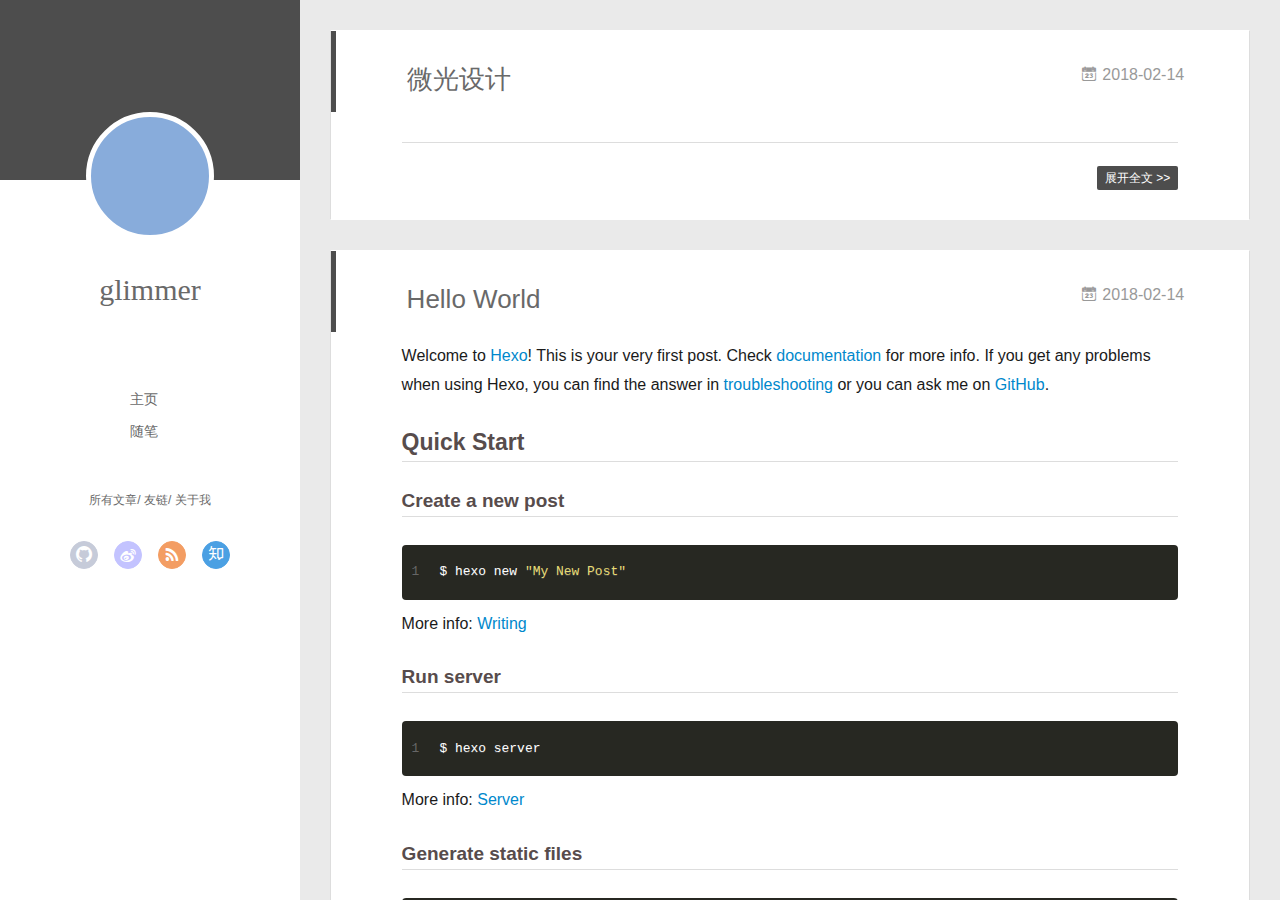
==== commit 622526dc: "Site updated: 2018-02-21 17:45:28" ====
--- a/index.html
+++ b/index.html
@@ -6,16 +6,16 @@
   <meta name="renderer" content="webkit">
   <meta http-equiv="X-UA-Compatible" content="IE=edge" >
   <link rel="dns-prefetch" href="http://yoursite.com">
-  <title>Hexo</title>
+  <title>微光设计</title>
   <meta name="viewport" content="width=device-width, initial-scale=1, maximum-scale=1">
   <meta property="og:type" content="website">
-<meta property="og:title" content="Hexo">
+<meta property="og:title" content="微光设计">
 <meta property="og:url" content="http://yoursite.com/index.html">
-<meta property="og:site_name" content="Hexo">
+<meta property="og:site_name" content="微光设计">
 <meta name="twitter:card" content="summary">
-<meta name="twitter:title" content="Hexo">
-  
-    <link rel="alternative" href="/atom.xml" title="Hexo" type="application/atom+xml">
+<meta name="twitter:title" content="微光设计">
+  
+    <link rel="alternative" href="/atom.xml" title="微光设计" type="application/atom+xml">
   
   
     <link rel="icon" href="/favicon.png">
@@ -45,7 +45,7 @@
 			<img src="" class="js-avatar">
 		</a>
 		<hgroup>
-		  <h1 class="header-author"><a href="/">John Doe</a></h1>
+		  <h1 class="header-author"><a href="/">glimmer</a></h1>
 		</hgroup>
 		
 
@@ -103,7 +103,7 @@
 				<img src="" class="js-avatar">
 			</div>
 			<hgroup>
-			  <h1 class="header-author js-header-author">John Doe</h1>
+			  <h1 class="header-author js-header-author">glimmer</h1>
 			</hgroup>
 			
 			
@@ -294,7 +294,7 @@
   <div class="outer">
     <div id="footer-info">
     	<div class="footer-left">
-    		&copy; 2018 John Doe
+    		&copy; 2018 glimmer
     	</div>
       	<div class="footer-right">
       		<a href="http://hexo.io/" target="_blank">Hexo</a>  Theme <a href="https://github.com/litten/hexo-theme-yilia" target="_blank">Yilia</a> by Litten
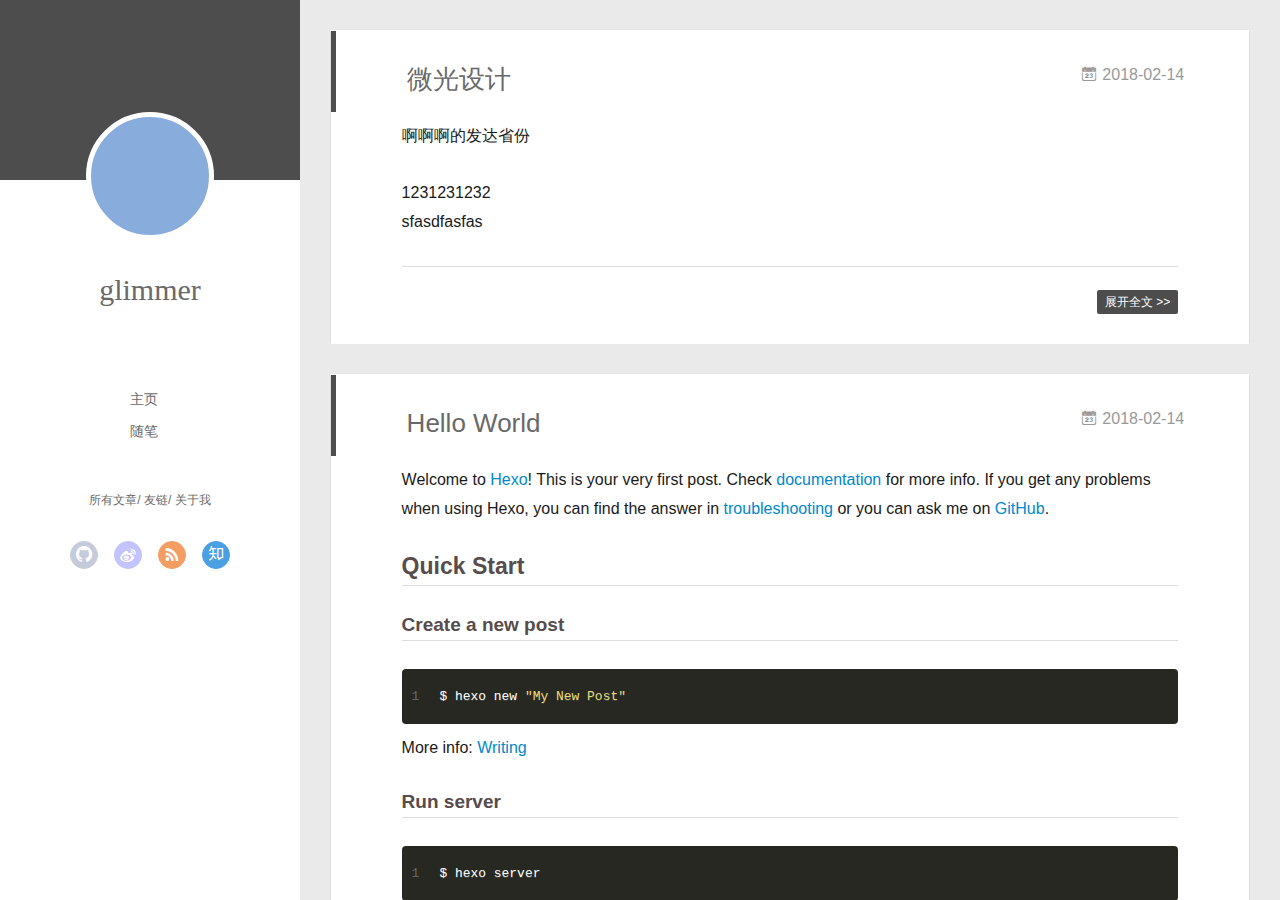
==== commit 86c1d53d: "Site updated: 2018-02-21 18:37:30" ====
--- a/index.html
+++ b/index.html
@@ -5,12 +5,12 @@
   
   <meta name="renderer" content="webkit">
   <meta http-equiv="X-UA-Compatible" content="IE=edge" >
-  <link rel="dns-prefetch" href="http://yoursite.com">
+  <link rel="dns-prefetch" href="http://glimmer.com">
   <title>微光设计</title>
   <meta name="viewport" content="width=device-width, initial-scale=1, maximum-scale=1">
   <meta property="og:type" content="website">
 <meta property="og:title" content="微光设计">
-<meta property="og:url" content="http://yoursite.com/index.html">
+<meta property="og:url" content="http://glimmer.com/index.html">
 <meta property="og:site_name" content="微光设计">
 <meta name="twitter:card" content="summary">
 <meta name="twitter:title" content="微光设计">
@@ -171,7 +171,9 @@
     
     <div class="article-entry" itemprop="articleBody">
       
-        
+        <p>啊啊啊的发达省份</p>
+<p>1231231232<br>sfasdfasfas</p>
+
       
 
       
